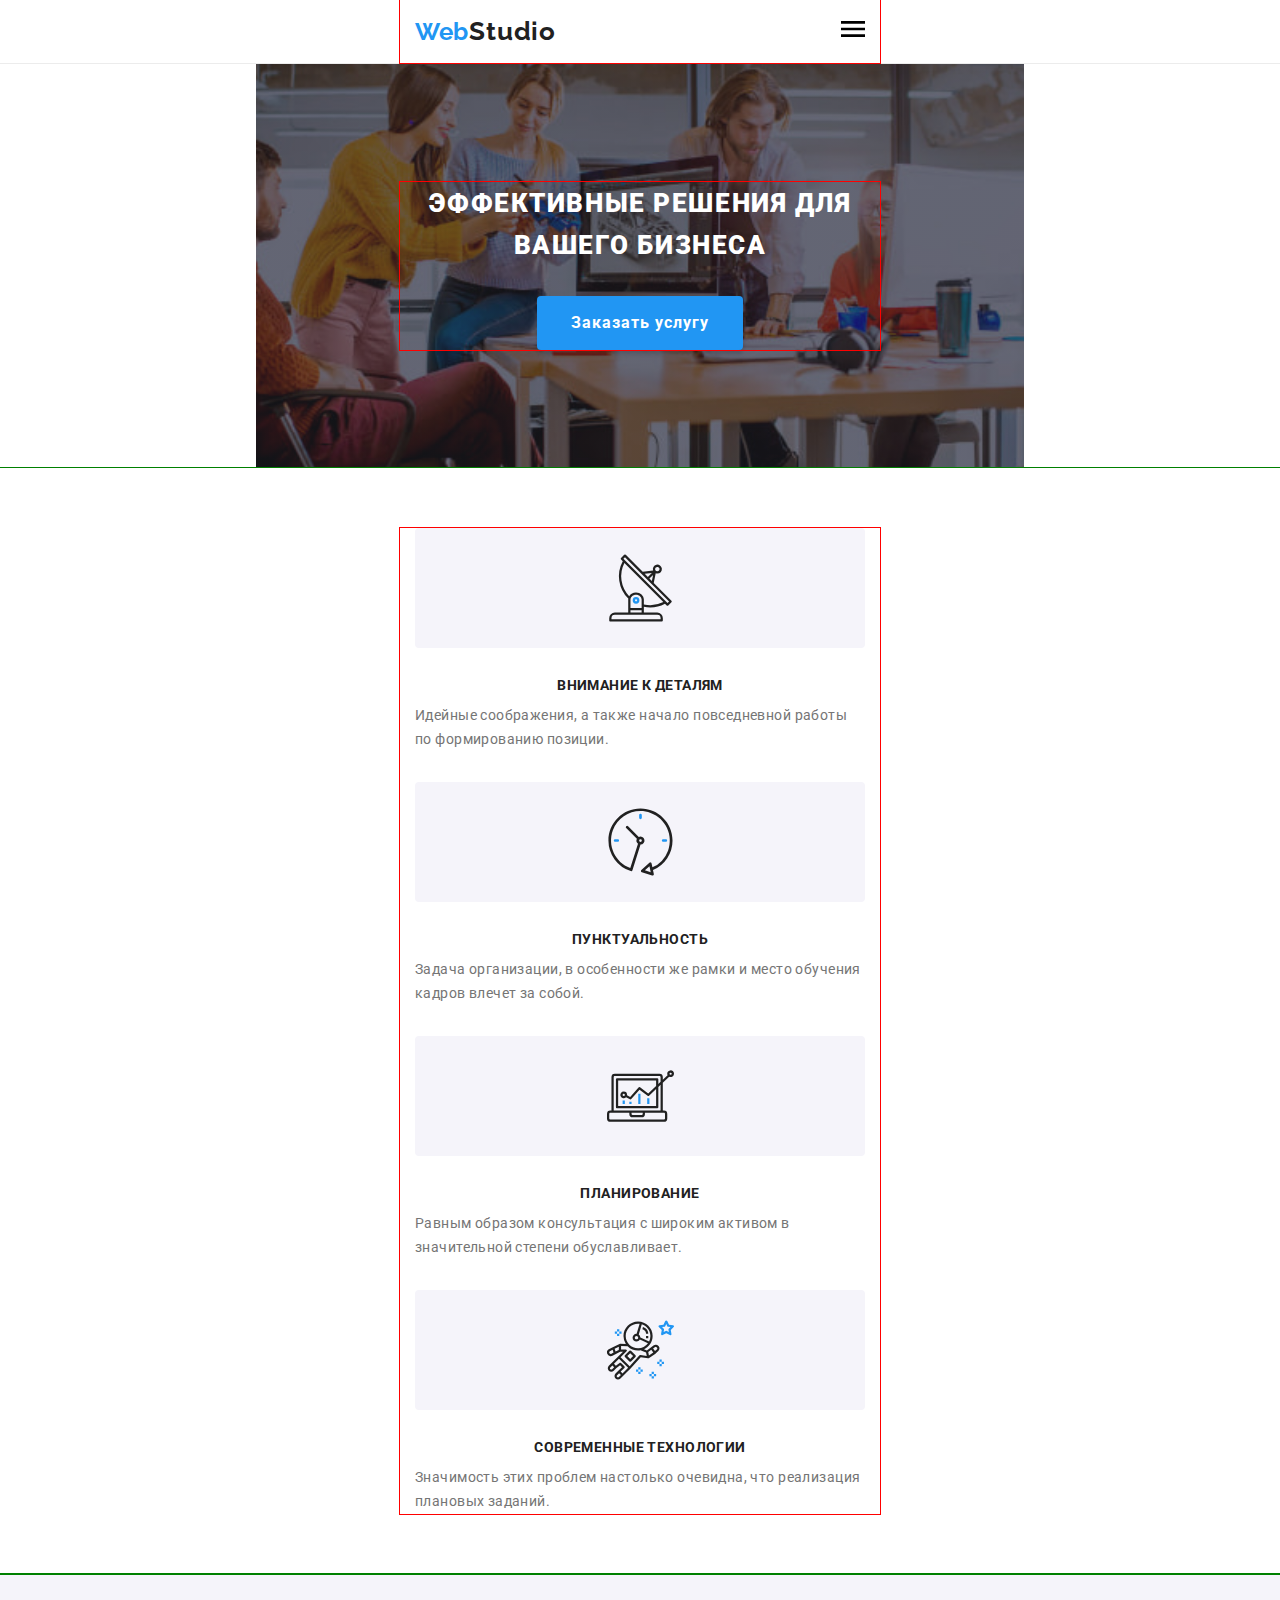
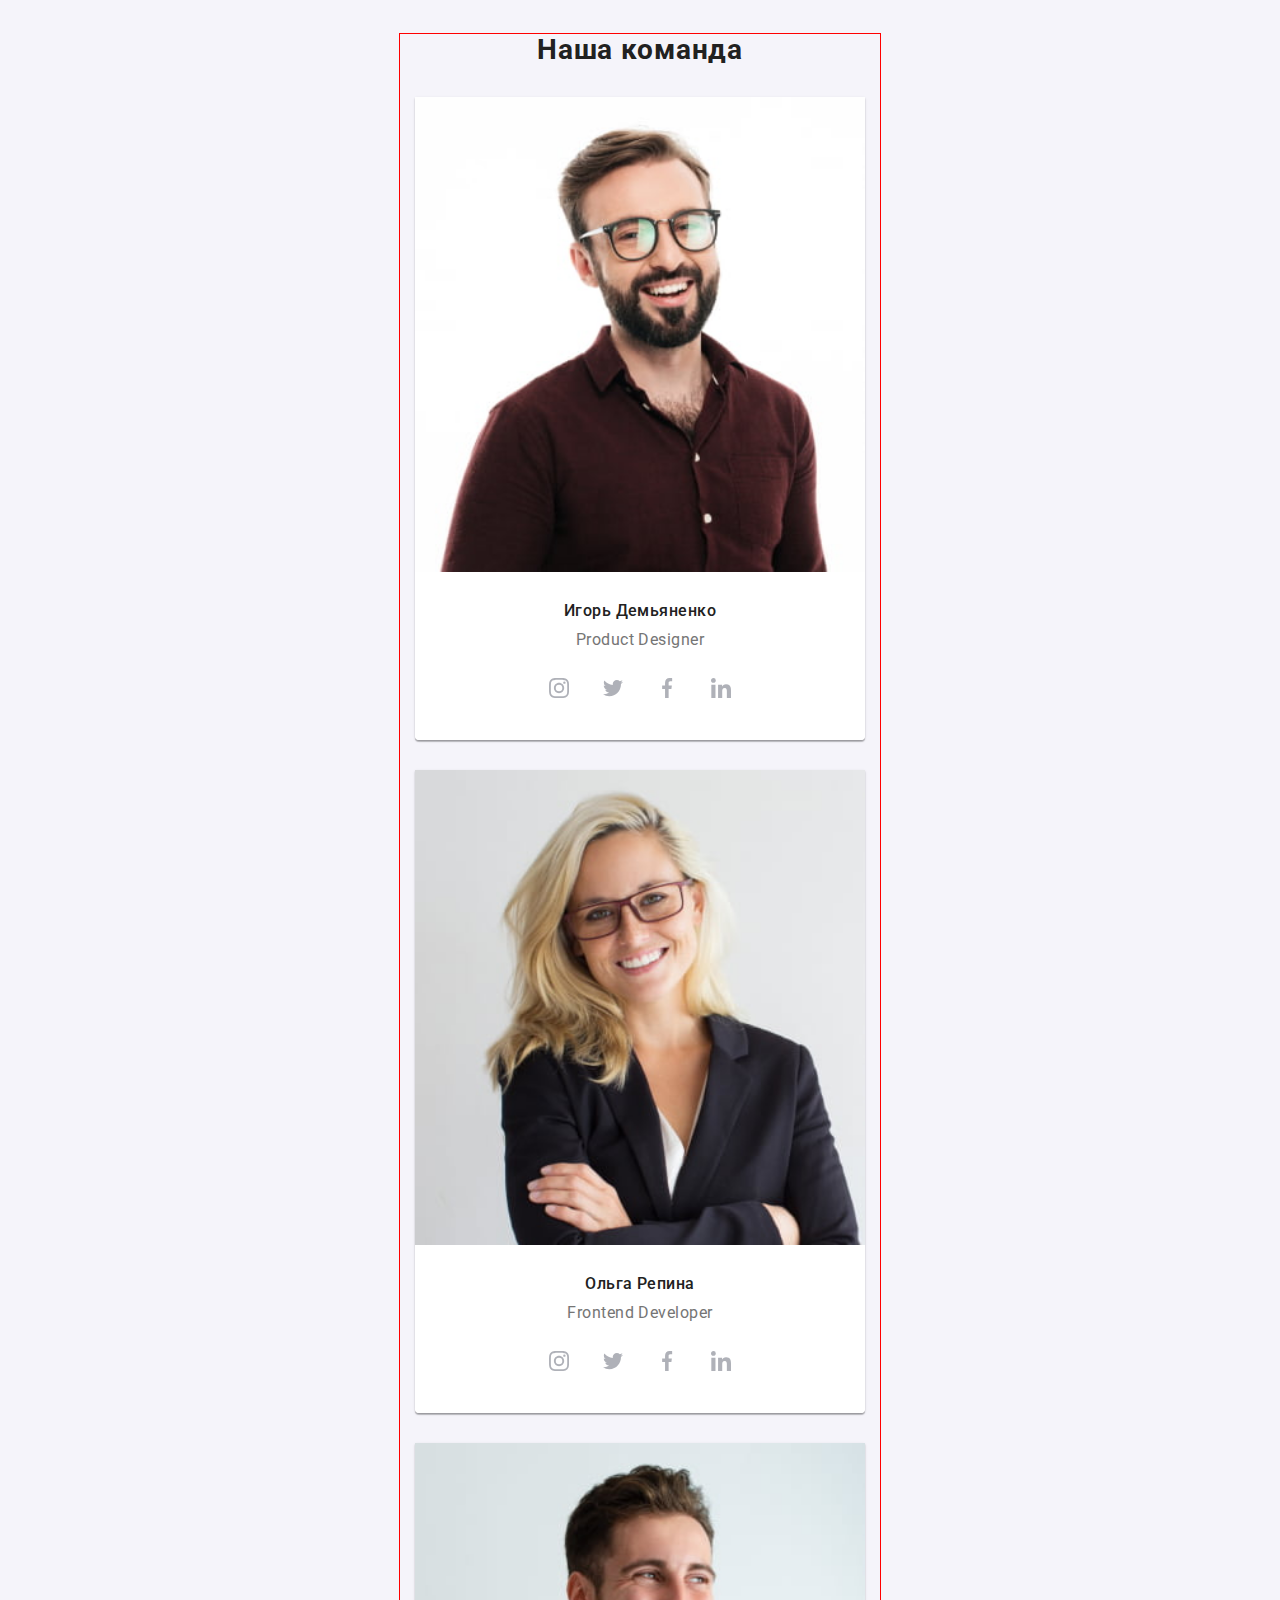
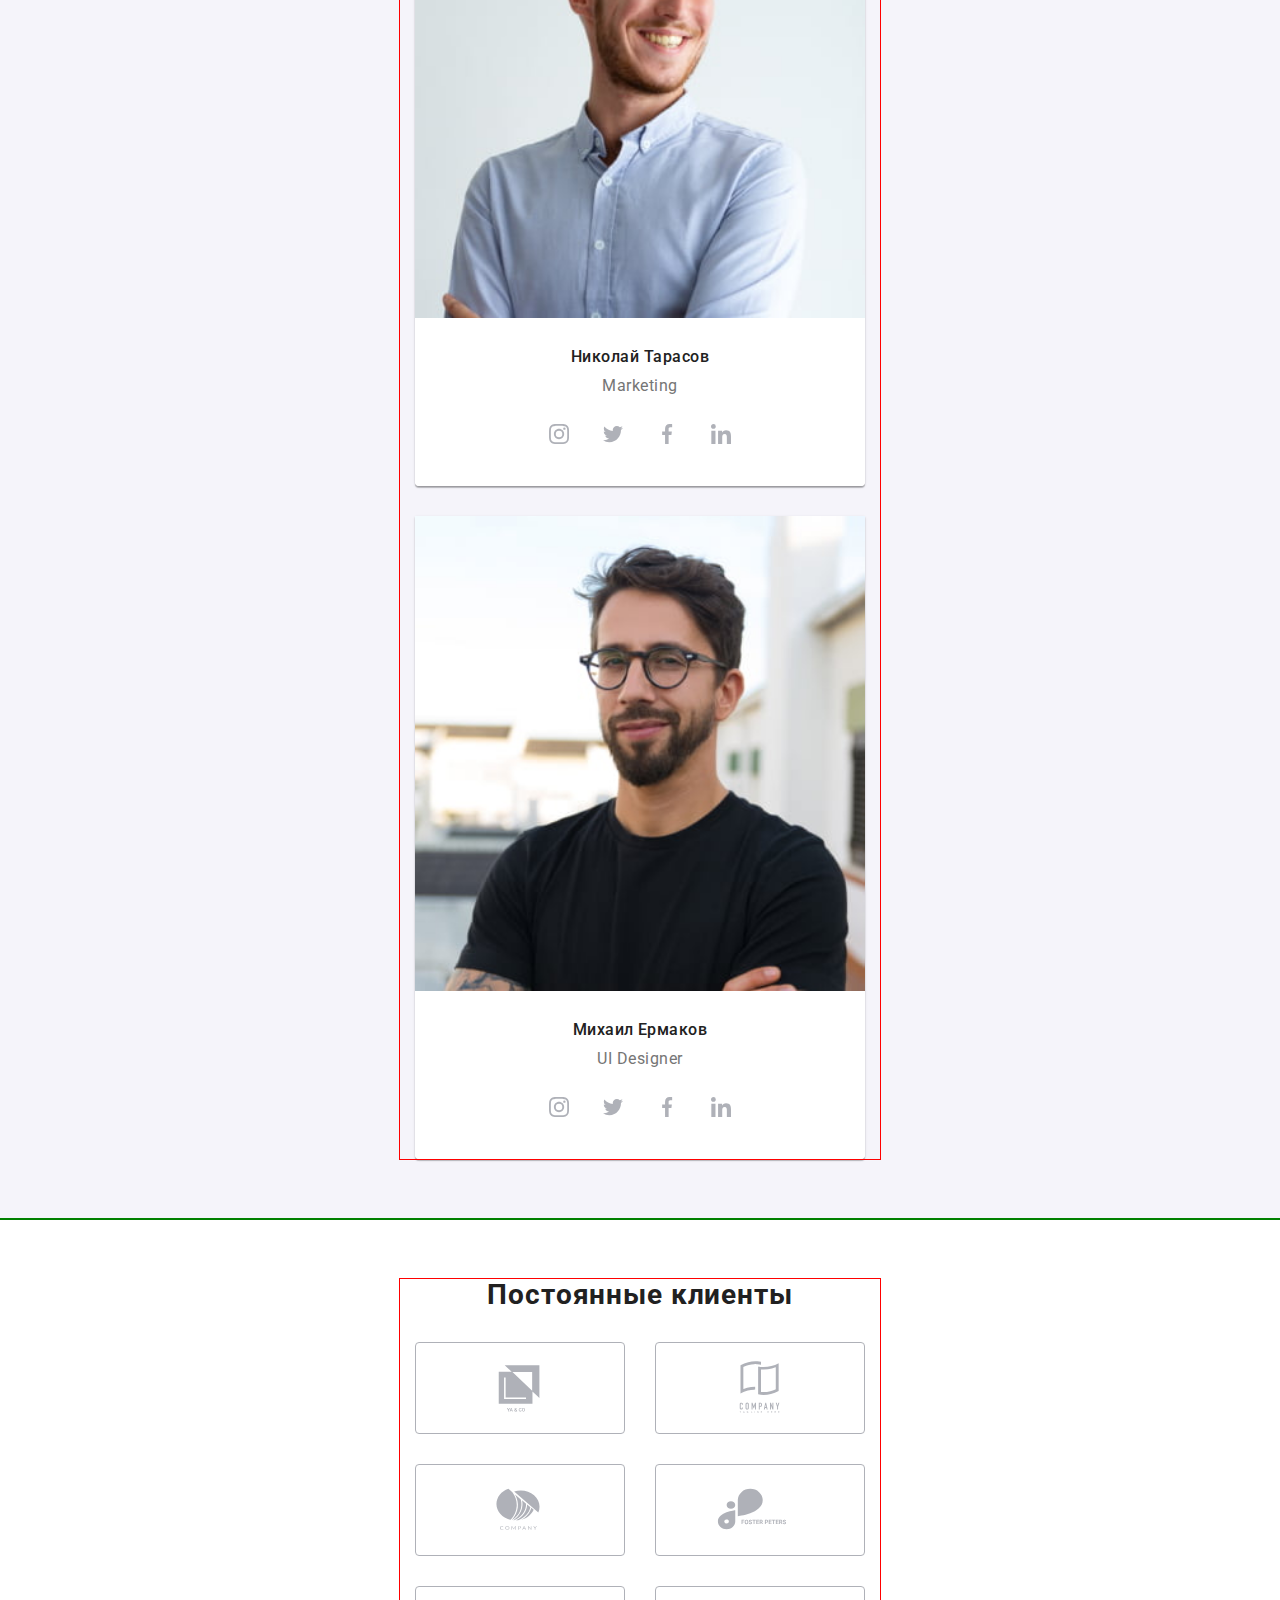
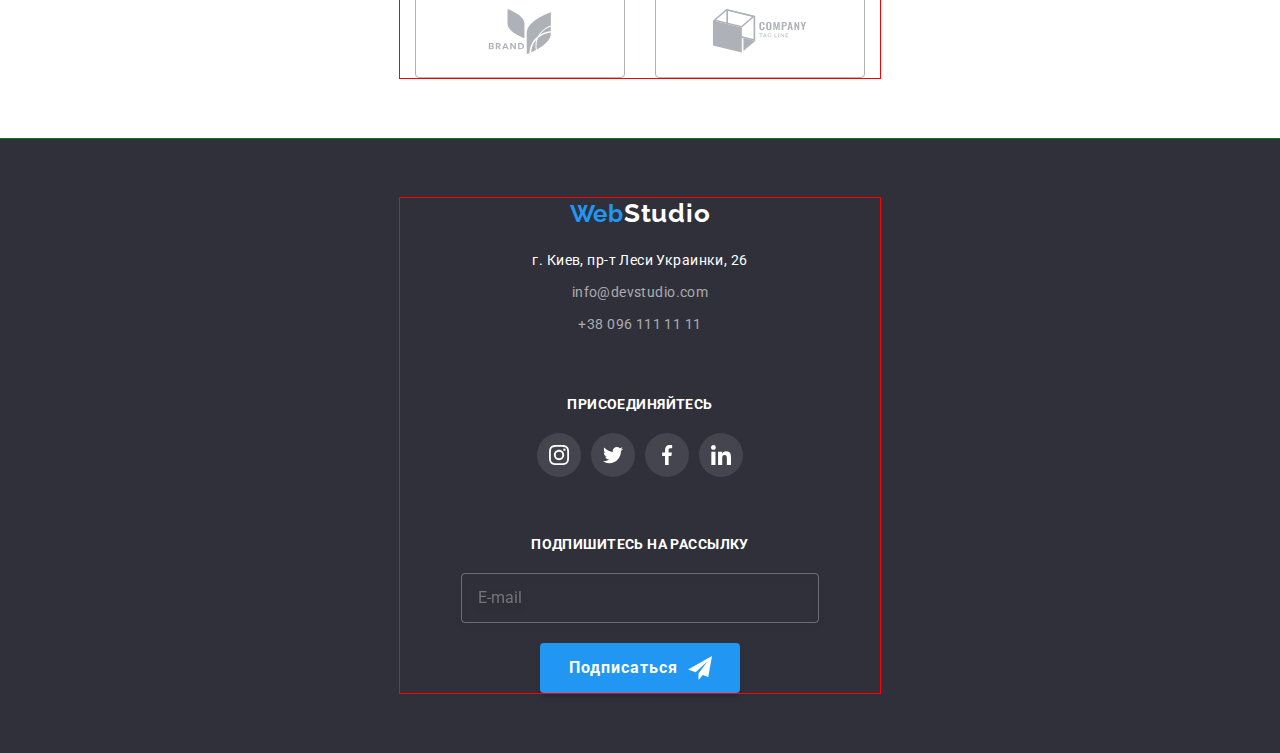
==== index.html @ 6ffc1d6a "&&&&&" ====
<!DOCTYPE html>
<html lang="ru">
<head>
    <meta charset="UTF-8">
    <meta http-equiv="X-UA-Compatible" content="IE=edge">
    <meta name="viewport" content="width=device-width, initial-scale=1.0">
    <title>Homework01</title>
    <link rel="preconnect" href="https://fonts.googleapis.com">
    <link rel="preconnect" href="https://fonts.gstatic.com" crossorigin>
    <link href="https://fonts.googleapis.com/css2?family=Raleway:wght@700&family=Roboto:wght@400;500;700;900&display=swap" rel="stylesheet">
    <link rel="stylesheet" href="https://cdnjs.cloudflare.com/ajax/libs/modern-normalize/1.1.0/modern-normalize.min.css"/>
    <link rel="stylesheet" href="./css/main.min.css">
</head>
<body>
    <header class="page-header">
        <!-- page-header__container -->
        <div class="container page-header--flex">
            <a href="index.html" class="logo">Web<span class="logo--accent logo--dark">Studio</span></a>
            <button type="button" class="menu-button" data-menu-open>
                <svg width="24" height="16">
                    <use class="menu-icon" href="./images/icons.svg#menu-icon"></use>
                </svg>
            </button>
            <div class="phone-menu is-hidden" data-menu>
                <button type="button" class="menu-button-close" data-menu-close>
                    <svg width="24" height="16">
                        <use class="close-menu-icon" href="./images/icons.svg#close-menu-icon"></use>
                    </svg>
                </button>
            </div>
            <div class="hidden-section">
                <nav class="nav-menu">
                    <ul class="nav-menu__list">
                        <li class="nav-menu__item"><a href="index.html" class="nav-menu__link nav-menu__link--current-page">Студия</a></li>
                        <li class="nav-menu__item"><a href="portfolio.html" class="nav-menu__link">Портфолио</a></li>
                        <li class="nav-menu__item"><a href="#" class="nav-menu__link">Контакты</a></li>
                    </ul>
                </nav>
                <ul class="auth-info">
                    <li class="auth-info__item">
                        <a href="mailto:info@devstudio.com" class="auth-info__link">
                            <svg class="auth-info__icon" width="16" height="12">
                                <use href="./images/icons.svg#envelope"></use>
                            </svg>
                            info@devstudio.com</a>
                    </li>
                    <li class="auth-info__item">
                        <a href="tel:+380961111111" class="auth-info__link">
                            <svg class="auth-info__icon" width="10" height="16">
                                <use href="./images/icons.svg#smartphone"></use>
                            </svg>
                            +38 096 111 11 11</a>
                    </li>
                </ul>
            </div>
        </div>
    </header>
    <main>
        <section class="hero">
            <div class="container">
                <h1 class="hero__title">Эффективные решения для вашего бизнеса</h1>
                <button type="button" class="button button--accent main-button--features" data-modal-open>Заказать услугу</button>
            </div>
            <div class="backdrop is-hidden" data-modal>
                <div class="modal">
                    <button class="close-modal-button" data-modal-close>
                        <svg class="close-modal-button__icon" width="30" height="30">
                            <use href="./images/icons.svg#close"></use>
                        </svg>
                    </button>
                    <h2 class="modal__title">Оставьте свои данные, мы вам перезвоним</h2>
                    <form autocomplete="off" class="modal-form">
                        <ul class="modal-form__list">
                            <li class="modal-form__item">
                                <label class="modal-form__label" for="name">Имя</label>
                                <div class="modal-form__input-thumb">
                                    <input class="modal-form__input" type="text" name="name" id="name">
                                    <svg class="modal-form__icon" width="18" height="18">
                                        <use href="./images/icons.svg#person-black"></use>
                                    </svg>
                                </div>
                            </li>
                            <li class="modal-form__item">
                                <label class="modal-form__label" for="tel">Телефон</label>
                                <div class="modal-form__input-thumb">
                                    <input class="modal-form__input" type="tel" name="tel" id="tel">
                                    <svg class="modal-form__icon" width="18" height="18">
                                        <use href="./images/icons.svg#phone-black"></use>
                                    </svg>
                                </div>
                            </li>
                            <li class="modal-form__item">
                                <label class="modal-form__label" for="email">Почта</label>
                                <div class="modal-form__input-thumb">
                                    <input class="modal-form__input" type="email" name="email" id="email">
                                    <svg class="modal-form__icon" width="18" height="18">
                                        <use href="./images/icons.svg#email-black"></use>
                                    </svg>
                                </div>
                            </li>
                            <li class="modal-form__item">
                                <label class="modal-form__label" for="comment">Комментарий</label>
                                <textarea class="modal-form__input modal-form__input--text-area" name="comment" id="comment" placeholder="Введите текст"></textarea>
                            </li>
                        </ul>
                        <div class="modal-form__checkbox-thumb">
                            <label class="modal-form__checkbox-label" for="privacy-policy">
                                <input class="modal-form__checkbox" type="checkbox" name="privacy-policy" id="privacy-policy">
                                <svg class="modal-form__checkbox-icon" width="16" height="15">
                                    <use  href="./images/icons.svg#icon-check"></use>
                                </svg>
                                Соглашаюсь с рассылкой и принимаю <a class="modal-form__privacy-policy-link" href="#">Условия договора</a></label>
                        </div>
                        <button class="button submit-button--features button--accent" type="submit">Отправить</button>
                    </form>
                </div>
            </div>
        </section>
        <section class="section">
            <div class="container">
                <h2 class="hiden-title">Ниши преимущества</h2>
                <ul class="benefits-list">
                    <li class="benefits-list__item">
                        <div class="benefits-list__thumb">
                            <svg class="benefits-list__icon" width="67" height="70">
                                <use href="./images/icons.svg#antenna"></use>
                            </svg>
                        </div>
                        <h3 class="benefits-list__title">Внимание к деталям</h3>
                        <p class="benefits-list__text">Идейные соображения, а также начало повседневной работы по формированию позиции.</p>
                    </li>
                    <li class="benefits-list__item">
                        <div class="benefits-list__thumb">
                            <svg class="benefits-list__icon" width="67" height="70">
                                <use href="./images/icons.svg#clock"></use>
                            </svg>
                        </div>
                        <h3 class="benefits-list__title">Пунктуальность</h3>
                        <p class="benefits-list__text">Задача организации, в особенности же рамки и место обучения кадров влечет за собой.</p>
                    </li>
                    <li class="benefits-list__item">
                        <div class="benefits-list__thumb">
                            <svg class="benefits-list__icon" width="67" height="70">
                                <use href="./images/icons.svg#diagram"></use>
                            </svg>
                        </div>
                        <h3 class="benefits-list__title">Планирование</h3>
                        <p class="benefits-list__text">Равным образом консультация с широким активом в значительной степени обуславливает.</p>
                    </li>
                    <li class="benefits-list__item">
                        <div class="benefits-list__thumb">
                            <svg class="benefits-list__icon" width="67" height="70">
                                <use href="./images/icons.svg#astronaut"></use>
                            </svg>
                        </div>
                        <h3 class="benefits-list__title">Современные технологии</h3>
                        <p class="benefits-list__text">Значимость этих проблем настолько очевидна, что реализация плановых заданий.</p>
                    </li>
                </ul>
            </div>
        </section>
        <section class="section employment hidden-section">
            <div class="container">
                <h2 class="employment__title">Чем мы занимаемся</h2>
                <ul class="employment__list">
                    <li class="employment__item">
                        <div class="employment__thumb">
                            <img src="images/img.jpg" alt="Написание кода" class="image" width="370" height="294">
                            <div class="employment-overlay">
                                <p class="employment-overlay__text">Десктопные приложения</p>
                            </div>
                        </div>
                    </li>
                    <li class="employment__item">
                        <div class="employment__thumb">
                            <img src="images/img_2.jpg" alt="Работа с мобильными устройствами" class="image" width="370" height="294">
                            <div class="employment-overlay">
                                <p class="employment-overlay__text">Мобильные приложения</p>
                            </div>
                        </div>
                    </li>
                    <li class="employment__item">
                        <div class="employment__thumb">
                            <img src="images/img_3.jpg" alt="Работа с цветовой палитрой" class="image" width="370" height="294">
                            <div class="employment-overlay">
                                <p class="employment-overlay__text">Дизайнерские решения</p>
                            </div>
                        </div>
                    </li>
                </ul>
            </div>
        </section>
        <section class="workers section">
            <div class="container">
                <h2 class="workers__title">Наша команда</h2>
                <ul class="workers__list">
                    <li class="workers__item">
                        <div class="workers__card">
                            <picture>
                                <source srcset="./images/phone/team_phone/ihor.jpg 1x, ./images/phone/team_phone/ihor_2x.jpg 2x"
                                media="(max-width: 767px)" type="image/jpg">
                                <source srcset="./images/tablet/team_tablet/ihor.jpg 1x, ./images/tablet/team_tablet/ihor_2x.jpg 2x"
                                media="(min-width: 768px)" type="image/jpg">
                                <source srcset="./images/desktop/img_igor.jpg 1x, ./images/desktop/img_ihor_2x.jpg 2x"
                                media="(min-width: 1200px)" type="image/jpg">
                                <img src="./images/phone/team_phone/ihor.jpg" alt="Превью фото Игоря Демьяненко" class="image" width="450" height="460" >
                            </picture>
                            <div class="workers__card-bottom">
                                <h3 class="workers__name">Игорь Демьяненко</h3>
                                <p class="workers__position">Product Designer</p>
                                <ul class="workers-soc-thumb">
                                    <li class="workers-soc-thumb__item">
                                        <a href="#" class="workers-soc-thumb__link">
                                            <svg class="workers-soc-thumb__icon" width="20" height="20">
                                                <use href="./images/icons.svg#instagram"></use>
                                            </svg>
                                        </a>
                                    </li>
                                    <li class="workers-soc-thumb__item">
                                        <a href="#" class="workers-soc-thumb__link">
                                            <svg class="workers-soc-thumb__icon" width="20" height="20">
                                                <use href="./images/icons.svg#twitter"></use>
                                            </svg>
                                        </a>
                                    </li>
                                    <li class="workers-soc-thumb__item">
                                        <a href="#" class="workers-soc-thumb__link">
                                            <svg class="workers-soc-thumb__icon" width="20" height="20">
                                                <use href="./images/icons.svg#facebook"></use>
                                            </svg>
                                        </a>
                                    </li>
                                    <li class="workers-soc-thumb__item">
                                        <a href="#" class="workers-soc-thumb__link">
                                            <svg class="workers-soc-thumb__icon" width="20" height="20">
                                                <use href="./images/icons.svg#linkedin"></use>
                                            </svg>
                                        </a>
                                    </li>
                                </ul>
                            </div>
                        </div>
                    </li>
                    <li class="workers__item">
                        <div class="workers__card">
                            <picture>
                                <source srcset="./images/phone/team_phone/olga.jpg 1x, ./images/phone/team_phone/olga_2x.jpg 2x"
                                media="(max-width: 767px)" type="image/jpg">
                                <source srcset="./images/tablet/team_tablet/olga.jpg 1x, ./images/tablet/team_tablet/olga_2x.jpg 2x"
                                media="(min-width: 768px)" type="image/jpg">
                                <source srcset="./images/desktop/img_olga.jpg 1x, ./images/desktop/img_olga_2x.jpg 2x"
                                media="(min-width: 1200px)" type="image/jpg">
                                <img src="./images/phone/team_phone/olga.jpg" alt="Превью фото Ольги Репиной" class="image" width="450" height="460">
                            </picture>
                            <div class="workers__card-bottom">
                                <h3 class="workers__name">Ольга Репина</h3>
                                <p class="workers__position">Frontend Developer</p>
                                <ul class="workers-soc-thumb">
                                    <li class="workers-soc-thumb__item">
                                        <a href="#" class="workers-soc-thumb__link">
                                            <svg class="workers-soc-thumb__icon" width="20" height="20">
                                                <use href="./images/icons.svg#instagram"></use>
                                            </svg>
                                        </a>
                                    </li>
                                    <li class="workers-soc-thumb__item">
                                        <a href="#" class="workers-soc-thumb__link">
                                            <svg class="workers-soc-thumb__icon" width="20" height="20">
                                                <use href="./images/icons.svg#twitter"></use>
                                            </svg>
                                        </a>
                                    </li>
                                    <li class="workers-soc-thumb__item">
                                        <a href="#" class="workers-soc-thumb__link">
                                            <svg class="workers-soc-thumb__icon" width="20" height="20">
                                                <use href="./images/icons.svg#facebook"></use>
                                            </svg>
                                        </a>
                                    </li>
                                    <li class="workers-soc-thumb__item">
                                        <a href="#" class="workers-soc-thumb__link">
                                            <svg class="workers-soc-thumb__icon" width="20" height="20">
                                                <use href="./images/icons.svg#linkedin"></use>
                                            </svg>
                                        </a>
                                    </li>
                                </ul>
                            </div>
                        </div>
                    </li>
                    <li class="workers__item">
                        <div class="workers__card">
                            <picture>
                                <source srcset="./images/phone/team_phone/nikolay.jpg 1x, ./images/phone/team_phone/nikolay_2x.jpg 2x"
                                media="(max-width: 767px)" type="image/jpg">
                                <source srcset="./images/tablet/team_tablet/nikolay.jpg 1x, ./images/tablet/team_tablet/nikolay_2x.jpg 2x"
                                media="(min-width: 768px)" type="image/jpg">
                                <source srcset="./images/desktop/img_nikolay.jpg 1x, ./images/desktop/img_nikolay_2x.jpg 2x"
                                media="(min-width: 1200px)" type="image/jpg">
                                <img src="./images/phone/team_phone/nikolay.jpg" alt="Превью фото Николая Тарасова" class="image" width="450" height="460">
                            </picture>

                            <div class="workers__card-bottom">
                                <h3 class="workers__name">Николай Тарасов</h3>
                                <p class="workers__position">Marketing</p>
                                <ul class="workers-soc-thumb">
                                    <li class="workers-soc-thumb__item">
                                        <a href="#" class="workers-soc-thumb__link">
                                            <svg class="workers-soc-thumb__icon" width="20" height="20">
                                                <use href="./images/icons.svg#instagram"></use>
                                            </svg>
                                        </a>
                                    </li>
                                    <li class="workers-soc-thumb__item">
                                        <a href="#" class="workers-soc-thumb__link">
                                            <svg class="workers-soc-thumb__icon" width="20" height="20">
                                                <use href="./images/icons.svg#twitter"></use>
                                            </svg>
                                        </a>
                                    </li>
                                    <li class="workers-soc-thumb__item">
                                        <a href="#" class="workers-soc-thumb__link">
                                            <svg class="workers-soc-thumb__icon" width="20" height="20">
                                                <use href="./images/icons.svg#facebook"></use>
                                            </svg>
                                        </a>
                                    </li>
                                    <li class="workers-soc-thumb__item">
                                        <a href="#" class="workers-soc-thumb__link">
                                            <svg class="workers-soc-thumb__icon" width="20" height="20">
                                                <use href="./images/icons.svg#linkedin"></use>
                                            </svg>
                                        </a>
                                    </li>
                                </ul>
                            </div>
                        </div>
                    </li>
                    <li class="workers__item">
                        <div class="workers__card">
                            <picture>
                                <source srcset="./images/phone/team_phone/mikhail.jpg 1x, ./images/phone/team_phone/mikhail_2x.jpg 2x"
                                media="(max-width: 767px)" type="image/jpg">
                                <source srcset="./images/tablet/team_tablet/mikhail.jpg 1x, ./images/tablet/team_tablet/mikhail_2x.jpg 2x"
                                media="(min-width: 768px)" type="image/jpg">
                                <source srcset="./images/desktop/img_mikhail.jpg 1x, ./images/desktop/img_mikhail_2x.jpg 2x"
                                media="(min-width: 1200px)" type="image/jpg">
                                <img src="./images/phone/team_phone/mikhail.jpg" alt="Превью фото Михаила Ермакова" class="image" width="450" height="460">
                            </picture>
                            <div class="workers__card-bottom">
                                <h3 class="workers__name">Михаил Ермаков</h3>
                                <p class="workers__position">UI Designer</p>
                                <ul class="workers-soc-thumb">
                                    <li class="workers-soc-thumb__item">
                                        <a href="#" class="workers-soc-thumb__link">
                                            <svg class="workers-soc-thumb__icon" width="20" height="20">
                                                <use href="./images/icons.svg#instagram"></use>
                                            </svg>
                                        </a>
                                    </li>
                                    <li class="workers-soc-thumb__item">
                                        <a href="#" class="workers-soc-thumb__link">
                                            <svg class="workers-soc-thumb__icon" width="20" height="20">
                                                <use href="./images/icons.svg#twitter"></use>
                                            </svg>
                                        </a>
                                    </li>
                                    <li class="workers-soc-thumb__item">
                                        <a href="#" class="workers-soc-thumb__link">
                                            <svg class="workers-soc-thumb__icon" width="20" height="20">
                                                <use href="./images/icons.svg#facebook"></use>
                                            </svg>
                                        </a>
                                    </li>
                                    <li class="workers-soc-thumb__item">
                                        <a href="#" class="workers-soc-thumb__link">
                                            <svg class="workers-soc-thumb__icon" width="20" height="20">
                                                <use href="./images/icons.svg#linkedin"></use>
                                            </svg>
                                        </a>
                                    </li>
                                </ul>
                            </div>
                        </div>
                    </li>
                </ul>
            </div>
        </section>
        <section class="section regular-customers">
            <div class="container">
                <h2 class="regular-customers__title">Постоянные клиенты</h2>
                <ul class="regular-customers__list">
                    <li class="regular-customers__item">
                        <a href="#" class="regular-customers__link">
                            <svg class="regular-customers__icon" width="106" height="60">
                                <use href="./images/icons.svg#ya-co"></use>
                            </svg>
                        </a>
                    </li>
                    <li class="regular-customers__item">
                        <a href="#" class="regular-customers__link">
                            <svg class="regular-customers__icon" width="106" height="60">
                                <use href="./images/icons.svg#tagline"></use>
                            </svg>
                        </a>
                    </li>
                    <li class="regular-customers__item">
                        <a href="#" class="regular-customers__link">
                            <svg class="regular-customers__icon" width="106" height="60">
                                <use href="./images/icons.svg#company"></use>
                            </svg>
                        </a>
                    </li>
                    <li class="regular-customers__item">
                        <a href="#" class="regular-customers__link">
                            <svg class="regular-customers__icon" width="106" height="60">
                                <use href="./images/icons.svg#foster-peters"></use>
                            </svg>
                        </a>
                    </li>
                    <li class="regular-customers__item">
                        <a href="#" class="regular-customers__link">
                            <svg class="regular-customers__icon" width="106" height="60">
                                <use href="./images/icons.svg#brand"></use>
                            </svg>
                        </a>
                    </li>
                    <li class="regular-customers__item">
                        <a href="#" class="regular-customers__link">
                            <svg class="regular-customers__icon" width="106" height="60">
                                <use href="./images/icons.svg#tag-line-comp"></use>
                            </svg>
                        </a>
                    </li>
                </ul>
            </div>
        </section>
    </main>
    <footer class="page-footer">
        <div class="container page-footer--flex">
            <div class="page-footer__item">
                <a href="index.html" class="logo footer-logo">Web<span class="logo--accent logo--light">Studio</span></a>
                <address class="footer-address">
                    <ul class="footer-address__list">
                        <li class="footer-address__item"><a href="https://goo.gl/maps/V45hp1VakKUv8cuSA" class="footer-address__link footer-address__link--geo">г. Киев, пр-т Леси Украинки, 26</a></li>
                        <li class="footer-address__item"><a href="mailto:info@devstudio.com" class="footer-address__link footer-address__link--mail">info@devstudio.com</a></li>
                        <li class="footer-address__item"><a href="tel:+380961111111" class="footer-address__link footer-address__link--tel">+38 096 111 11 11</a></li>
                    </ul>
                </address>
            </div>
            <div class="page-footer__item">
                <h3 class="page-footer__title">присоединяйтесь</h3>
                <ul class="footer-soc-thumb">
                    <li class="footer-soc-thumb__item">
                        <a href="#" class="footer-soc-thumb__link footer-soc-thumb__link--bg-color">
                            <svg class="soc-med-icon footer-icon" width="20" height="20">
                                <use href="./images/icons.svg#instagram"></use>
                            </svg>
                        </a>
                    </li>
                    <li class="footer-soc-thumb__item">
                        <a href="#" class="footer-soc-thumb__link footer-soc-thumb__link--bg-color">
                            <svg class="soc-med-icon footer-icon" width="20" height="20">
                                <use href="./images/icons.svg#twitter"></use>
                            </svg>
                        </a>
                    </li>
                    <li class="footer-soc-thumb__item">
                        <a href="#" class="footer-soc-thumb__link footer-soc-thumb__link--bg-color">
                            <svg class="soc-med-icon footer-icon" width="20" height="20">
                                <use href="./images/icons.svg#facebook"></use>
                            </svg>
                        </a>
                    </li>
                    <li class="footer-soc-thumb__item">
                        <a href="#" class="footer-soc-thumb__link footer-soc-thumb__link--bg-color">
                            <svg class="soc-med-icon footer-icon" width="20" height="20">
                                <use href="./images/icons.svg#linkedin"></use>
                            </svg>
                        </a>
                    </li>
                </ul>
            </div>
            <div class="page-footer__item">
                <h3 class="page-footer__title">Подпишитесь на рассылку</h3>
                <form class="footer-form">
                    <input class="footer-form__input" type="email" name="user-email" placeholder="E-mail">
                    <button class="apply-button--features button--accent button" type="submit">Подписаться
                        <svg class="footer-form__icon" width="24" height="24">
                            <use href="./images/icons.svg#icon-send"></use>
                        </svg>
                    </button>
                </form>
            </div>
        </div>
    </footer>
    <script src="./js/modal.js"></script>
    <script src="./js/menu-open.js"></script>
</body>
</html>
---- css/main.min.css ----
body{color:#757575;background-color:#fff;font-family:"Roboto",sans-serif}h1,h2,h3,ul,p{margin-top:0;margin-bottom:0}ul{padding-left:0}img{display:block;max-width:100%;height:auto}.nav-menu__list,.auth-info,.benefits-list,.employment__list,.workers__list,.footer-address__list,.filter-list,.projects-list,.regular-customers__list,.workers-soc-thumb,.footer-soc-thumb,.modal-form__list{list-style-type:none}.hiden-title{position:absolute;width:1px;height:1px;margin:-1px;border:0;padding:0;white-space:nowrap;-webkit-clip-path:inset(100%);clip-path:inset(100%);clip:rect(0 0 0 0);overflow:hidden}.container{max-width:480px;margin-right:auto;margin-left:auto;padding:0 15px;outline:red solid 1px}.section{padding-top:60px;padding-bottom:60px;outline:green solid 1px}.button{font-weight:700;font-size:16px;line-height:1.88;text-align:center;letter-spacing:0.06em;border-radius:4px;cursor:pointer}.main-button--features{padding:10px 32px;-webkit-box-shadow:0px 4px 4px rgba(0,0,0,0.15);box-shadow:0px 4px 4px rgba(0,0,0,0.15);border-color:transparent}.button--accent{color:#fff;background-color:#2196F3}.menu-button,.menu-button-close{padding:0;border:none;background-color:transparent;cursor:pointer}.button--filter{color:#212121;background-color:#F5F4FA;-webkit-transition:color 250ms cubic-bezier(0.4, 0, 0.2, 1),background-color 250ms cubic-bezier(0.4, 0, 0.2, 1),-webkit-box-shadow 250ms cubic-bezier(0.4, 0, 0.2, 1);transition:color 250ms cubic-bezier(0.4, 0, 0.2, 1),background-color 250ms cubic-bezier(0.4, 0, 0.2, 1),-webkit-box-shadow 250ms cubic-bezier(0.4, 0, 0.2, 1);transition:color 250ms cubic-bezier(0.4, 0, 0.2, 1),background-color 250ms cubic-bezier(0.4, 0, 0.2, 1),box-shadow 250ms cubic-bezier(0.4, 0, 0.2, 1);transition:color 250ms cubic-bezier(0.4, 0, 0.2, 1),background-color 250ms cubic-bezier(0.4, 0, 0.2, 1),box-shadow 250ms cubic-bezier(0.4, 0, 0.2, 1),-webkit-box-shadow 250ms cubic-bezier(0.4, 0, 0.2, 1)}.button--filter:hover,.button--filter:focus{color:#fff;background-color:#2196F3;-webkit-box-shadow:0px 3px 1px rgba(0,0,0,0.1),0px 1px 2px rgba(0,0,0,0.08),0px 2px 2px rgba(0,0,0,0.12);box-shadow:0px 3px 1px rgba(0,0,0,0.1),0px 1px 2px rgba(0,0,0,0.08),0px 2px 2px rgba(0,0,0,0.12)}.filter-button--features{font-weight:500;line-height:1.6;padding:6px 22px;border-color:transparent}.submit-button--features{padding:10px 55px 10px 56px;margin-top:30px;-webkit-box-shadow:0px 4px 4px rgba(0,0,0,0.15);box-shadow:0px 4px 4px rgba(0,0,0,0.15);border:none}.apply-button--features{display:-webkit-box;display:-ms-flexbox;display:flex;-webkit-box-align:center;-ms-flex-align:center;align-items:center;padding:10px 28px 10px 29px;margin:20px auto auto auto;-webkit-box-shadow:0px 4px 4px rgba(0,0,0,0.15);box-shadow:0px 4px 4px rgba(0,0,0,0.15);border:none}.hidden-section{display:none}.page-header{border-bottom:1px solid #ECECEC}.page-header--flex{display:-webkit-box;display:-ms-flexbox;display:flex;position:relative;-webkit-box-align:center;-ms-flex-align:center;align-items:center;-webkit-box-pack:justify;-ms-flex-pack:justify;justify-content:space-between;padding-top:16px;padding-bottom:16px}.menu-button .close-menu-icon{display:none}.logo{color:#2196F3;font-family:"Raleway",sans-serif;font-weight:700;font-size:24px;line-height:1.16;letter-spacing:0.03em;text-decoration:none}.logo--accent{font-family:"Raleway",sans-serif;font-weight:700;font-size:26px;line-height:1.2;letter-spacing:0.03em}.logo--accent.logo--dark{color:#212121}.hero__title{color:#fff;margin:0 auto 30px;max-width:696px;font-weight:900;font-size:26px;line-height:1.62;text-align:center;letter-spacing:0.06em;text-transform:uppercase}.hero{background-color:#2F303A;background-image:-webkit-gradient(linear, left top, right top, from(rgba(47,48,58,0.4)), to(rgba(47,48,58,0.4))),url(../../images/phone/hero_phone/hero.jpg);background-image:linear-gradient(to right, rgba(47,48,58,0.4), rgba(47,48,58,0.4)),url(../../images/phone/hero_phone/hero.jpg);background-size:cover;background-position:center;background-repeat:no-repeat;text-align:center;padding-top:118px;padding-bottom:118px;margin-left:auto;margin-right:auto;max-width:768px}.phone-menu{width:100vw;height:100vh;background-color:red;position:fixed;top:0;left:0}.phone-menu.is-hidden{display:none}.menu-button-close{position:absolute}.backdrop{position:fixed;top:0;left:0;z-index:99;width:100%;height:100%;background-color:rgba(0,0,0,0.2);opacity:1;-webkit-transition:opacity 250ms cubic-bezier(0.4, 0, 0.2, 1);transition:opacity 250ms cubic-bezier(0.4, 0, 0.2, 1)}.backdrop.is-hidden{opacity:0;pointer-events:none}.backdrop.is-hidden .modal{-webkit-transform:translate(-50%, -50%) scale(0.8);transform:translate(-50%, -50%) scale(0.8)}.modal{position:absolute;top:50%;left:50%;-webkit-transform:translate(-50%, -50%) scale(1);transform:translate(-50%, -50%) scale(1);max-width:450px;width:100%;max-height:609px;padding:40px;background:#fff;-webkit-box-shadow:0px 1px 3px rgba(0,0,0,0.12),0px 1px 1px rgba(0,0,0,0.14),0px 2px 1px rgba(0,0,0,0.2);box-shadow:0px 1px 3px rgba(0,0,0,0.12),0px 1px 1px rgba(0,0,0,0.14),0px 2px 1px rgba(0,0,0,0.2);border-radius:4px;-webkit-transition:-webkit-transform 250ms cubic-bezier(0.4, 0, 0.2, 1);transition:-webkit-transform 250ms cubic-bezier(0.4, 0, 0.2, 1);transition:transform 250ms cubic-bezier(0.4, 0, 0.2, 1);transition:transform 250ms cubic-bezier(0.4, 0, 0.2, 1), -webkit-transform 250ms cubic-bezier(0.4, 0, 0.2, 1)}.close-modal-button{position:absolute;top:8px;right:8px;padding:0;border:none;font:inherit;color:inherit;background-color:transparent;cursor:pointer}.close-modal-button:hover .close-modal-button__icon,.close-modal-button:focus .close-modal-button__icon{fill:#2196F3}.close-modal-button__icon{-webkit-transition:fill 250ms cubic-bezier(0.4, 0, 0.2, 1);transition:fill 250ms cubic-bezier(0.4, 0, 0.2, 1)}.modal__title{margin-bottom:12px;font-size:20px;line-height:1.15;text-align:center;letter-spacing:0.03em;color:#212121}.modal-form__item{display:-webkit-box;display:-ms-flexbox;display:flex;-webkit-box-orient:vertical;-webkit-box-direction:normal;-ms-flex-direction:column;flex-direction:column;-webkit-box-align:start;-ms-flex-align:start;align-items:flex-start}.modal-form__item:not(:last-child){margin-bottom:10px}.modal-form__input-thumb{position:relative;width:100%}.modal-form__list{margin-bottom:20px}.modal-form__label{margin-bottom:4px;font-size:12px;line-height:1.16;letter-spacing:0.01em;color:#757575}.modal-form__input{width:100%;height:40px;padding-left:42px;border:1px solid rgba(33,33,33,0.2);border-radius:4px;-webkit-transition:outline 250ms cubic-bezier(0.4, 0, 0.2, 1);transition:outline 250ms cubic-bezier(0.4, 0, 0.2, 1)}.modal-form__input:focus{outline:1px solid #2196F3}.modal-form__input:focus-within+.modal-form__icon{fill:#2196F3}.modal-form__input--text-area{height:120px;resize:none;padding:12px 16px;font-size:12px;line-height:1.16;letter-spacing:0.01em}.modal-form__input--text-area::-webkit-input-placeholder{color:rgba(117,117,117,0.5)}.modal-form__input--text-area:-ms-input-placeholder{color:rgba(117,117,117,0.5)}.modal-form__input--text-area::-ms-input-placeholder{color:rgba(117,117,117,0.5)}.modal-form__input--text-area::placeholder{color:rgba(117,117,117,0.5)}.modal-form__icon{position:absolute;top:50%;left:12px;-webkit-transform:translateY(-50%);transform:translateY(-50%);-webkit-transition:fill 250ms cubic-bezier(0.4, 0, 0.2, 1);transition:fill 250ms cubic-bezier(0.4, 0, 0.2, 1)}.privacy-policy-thumb{display:-webkit-box;display:-ms-flexbox;display:flex;-webkit-box-align:center;-ms-flex-align:center;align-items:center}.modal-form__checkbox-thumb{display:-webkit-box;display:-ms-flexbox;display:flex;-webkit-box-orient:horizontal;-webkit-box-direction:normal;-ms-flex-direction:row;flex-direction:row;-webkit-box-align:center;-ms-flex-align:center;align-items:center;-webkit-box-pack:center;-ms-flex-pack:center;justify-content:center}.modal-form__checkbox{position:absolute;-webkit-appearance:none;-moz-appearance:none;appearance:none}.modal-form__checkbox:not(:checked)+.modal-form__checkbox-icon{fill:transparent;border:2px solid #212121;border-radius:2px}.modal-form__checkbox:checked+.modal-form__checkbox-icon{fill:#2196F3}.modal-form__checkbox-icon{margin-right:8px}.modal-form__checkbox-label{display:-webkit-box;display:-ms-flexbox;display:flex;-webkit-box-align:center;-ms-flex-align:center;align-items:center;font-size:12px;line-height:1.16;letter-spacing:0.03em;color:#757575}.modal-form__privacy-policy-link{color:#2196F3}.benefits-list__title{color:#212121;margin-bottom:10px;font-weight:700;font-size:14px;line-height:1.14;letter-spacing:0.03em;text-align:center;text-transform:uppercase}.benefits-list__text{color:#757575;font-size:14px;line-height:1.71;letter-spacing:0.03em}.benefits-list__item{max-width:450px}.benefits-list__item:not(:last-child){margin-bottom:30px}.benefits-list__thumb{display:-webkit-box;display:-ms-flexbox;display:flex;-webkit-box-align:center;-ms-flex-align:center;align-items:center;-webkit-box-pack:center;-ms-flex-pack:center;justify-content:center;width:100%;background-color:#F5F4FA;border-radius:4px;padding-top:25px;padding-bottom:25px;margin-bottom:30px}.workers{background-color:#F5F4FA}.workers__title{color:#212121;margin-bottom:30px;font-weight:700;font-size:28px;line-height:1.17;text-align:center;letter-spacing:0.03em}.workers__name{color:#212121;margin-bottom:10px;text-align:center;font-weight:500;font-size:16px;line-height:1.18;letter-spacing:0.03em}.workers__position{color:#757575;text-align:center;font-size:16px;line-height:1.18;letter-spacing:0.03em}.workers__item:not(:last-child){margin-bottom:30px}.workers__card{-webkit-box-shadow:0px 1px 3px rgba(0,0,0,0.12),0px 1px 1px rgba(0,0,0,0.14),0px 2px 1px rgba(0,0,0,0.2);box-shadow:0px 1px 3px rgba(0,0,0,0.12),0px 1px 1px rgba(0,0,0,0.14),0px 2px 1px rgba(0,0,0,0.2);border-radius:0px 0px 4px 4px}.workers__card-bottom{background-color:#fff;padding:30px 0;border-radius:0px 0px 4px 4px}.workers-soc-thumb{display:-webkit-box;display:-ms-flexbox;display:flex;-webkit-box-pack:center;-ms-flex-pack:center;justify-content:center;margin-top:16px}.workers-soc-thumb__item:not(:first-child){margin-left:10px}.workers-soc-thumb__link{display:-webkit-box;display:-ms-flexbox;display:flex;-webkit-box-align:center;-ms-flex-align:center;align-items:center;-webkit-box-pack:center;-ms-flex-pack:center;justify-content:center;width:44px;height:44px;border-radius:50%;-webkit-transition:background-color 250ms cubic-bezier(0.4, 0, 0.2, 1);transition:background-color 250ms cubic-bezier(0.4, 0, 0.2, 1)}.workers-soc-thumb__link:hover,.workers-soc-thumb__link:focus{background-color:#2196F3}.workers-soc-thumb__link:hover .workers-soc-thumb__icon,.workers-soc-thumb__link:focus .workers-soc-thumb__icon{fill:#fff}.workers-soc-thumb__icon{fill:#AFB1B8;-webkit-transition:fill 250ms cubic-bezier(0.4, 0, 0.2, 1);transition:fill 250ms cubic-bezier(0.4, 0, 0.2, 1)}.regular-customers__list{display:-webkit-box;display:-ms-flexbox;display:flex;-webkit-box-align:center;-ms-flex-align:center;align-items:center;-webkit-box-pack:center;-ms-flex-pack:center;justify-content:center;-ms-flex-wrap:wrap;flex-wrap:wrap}.regular-customers__title{color:#212121;margin-bottom:30px;font-weight:700;font-size:28px;line-height:1.17;text-align:center;letter-spacing:0.03em}.regular-customers__item{-ms-flex-preferred-size:calc((100% - 30px) / 2);flex-basis:calc((100% - 30px) / 2);height:92px}.regular-customers__item:nth-child(2n){margin-left:30px}.regular-customers__item:not(:nth-last-child(-n+2)){margin-bottom:30px}.regular-customers__link{display:-webkit-box;display:-ms-flexbox;display:flex;-webkit-box-align:center;-ms-flex-align:center;align-items:center;-webkit-box-pack:center;-ms-flex-pack:center;justify-content:center;width:100%;height:100%;border:1px solid #AFB1B8;border-radius:4px;-webkit-transition:border-color 250ms cubic-bezier(0.4, 0, 0.2, 1);transition:border-color 250ms cubic-bezier(0.4, 0, 0.2, 1)}.regular-customers__link:hover,.regular-customers__link:focus{border-color:#2196F3}.regular-customers__link:hover .regular-customers__icon,.regular-customers__link:focus .regular-customers__icon{fill:#2196F3}.regular-customers__icon{fill:#AFB1B8;-webkit-transition:fill 250ms cubic-bezier(0.4, 0, 0.2, 1);transition:fill 250ms cubic-bezier(0.4, 0, 0.2, 1)}.page-footer{background-color:#2F303A;padding:60px 0}.footer-logo{display:block;text-align:center}.footer-address{margin-top:20px}.logo--accent.logo--light{color:#fff}.footer-address__item:not(:first-child){margin-top:8px}.footer-address__link{display:block;font-style:normal;font-size:14px;line-height:1.71;letter-spacing:0.03em;text-align:center;text-decoration:none;-webkit-transition:color 250ms cubic-bezier(0.4, 0, 0.2, 1);transition:color 250ms cubic-bezier(0.4, 0, 0.2, 1)}.footer-address__link:hover,.footer-address__link:focus{color:#2196F3}.footer-address__link--geo{color:#fff}.footer-address__link--mail,.footer-address__link--tel{color:rgba(255,255,255,0.6)}.footer-soc-thumb{display:-webkit-box;display:-ms-flexbox;display:flex;-webkit-box-pack:center;-ms-flex-pack:center;justify-content:center;margin-top:20px}.page-footer__title{font-size:14px;line-height:1.14;letter-spacing:0.03em;text-transform:uppercase;text-align:center;color:#fff}.page-footer__item:not(:last-child){margin-bottom:60px}.page-footer--flex{display:-webkit-box;display:-ms-flexbox;display:flex;-webkit-box-orient:vertical;-webkit-box-direction:normal;-ms-flex-direction:column;flex-direction:column;-webkit-box-align:center;-ms-flex-align:center;align-items:center;-webkit-box-pack:center;-ms-flex-pack:center;justify-content:center}.footer-icon{fill:#fff}.footer-soc-thumb__item:not(:first-child){margin-left:10px}.footer-soc-thumb__link{display:-webkit-box;display:-ms-flexbox;display:flex;-webkit-box-align:center;-ms-flex-align:center;align-items:center;-webkit-box-pack:center;-ms-flex-pack:center;justify-content:center;width:44px;height:44px;border-radius:50%;-webkit-transition:background-color 250ms cubic-bezier(0.4, 0, 0.2, 1);transition:background-color 250ms cubic-bezier(0.4, 0, 0.2, 1)}.footer-soc-thumb__link:hover,.footer-soc-thumb__link:focus{background-color:#2196F3}.footer-soc-thumb__link--bg-color{background-color:rgba(255,255,255,0.1)}.footer-form{margin-top:20px}.footer-form__input{height:50px;min-width:358px;padding-left:16px;font-size:16px;line-height:1.25;color:rgba(255,255,255,0.6);background-color:transparent;border:1px solid rgba(255,255,255,0.3);-webkit-filter:drop-shadow(0px 4px 4px rgba(0,0,0,0.15));filter:drop-shadow(0px 4px 4px rgba(0,0,0,0.15));border-radius:4px}.footer-form__icon{margin-left:10px}
/*# sourceMappingURL=main.min.css.map */
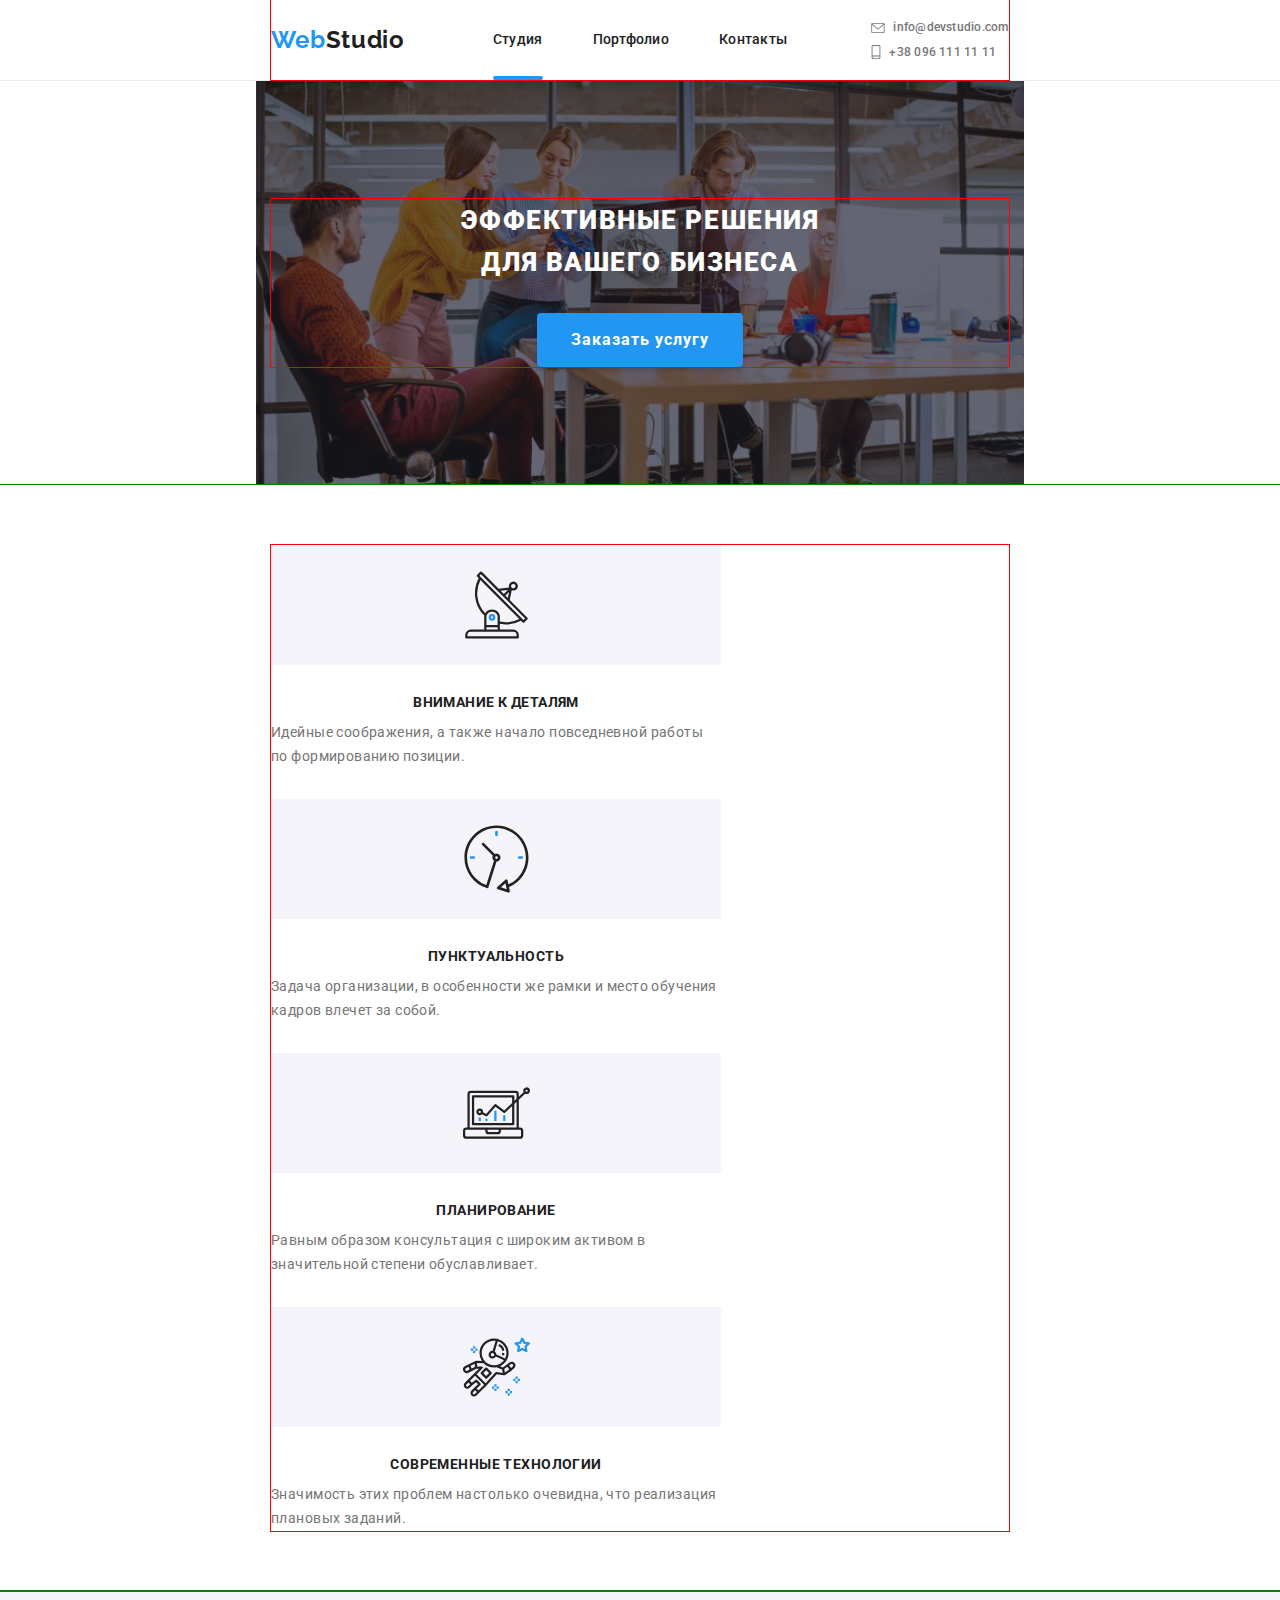
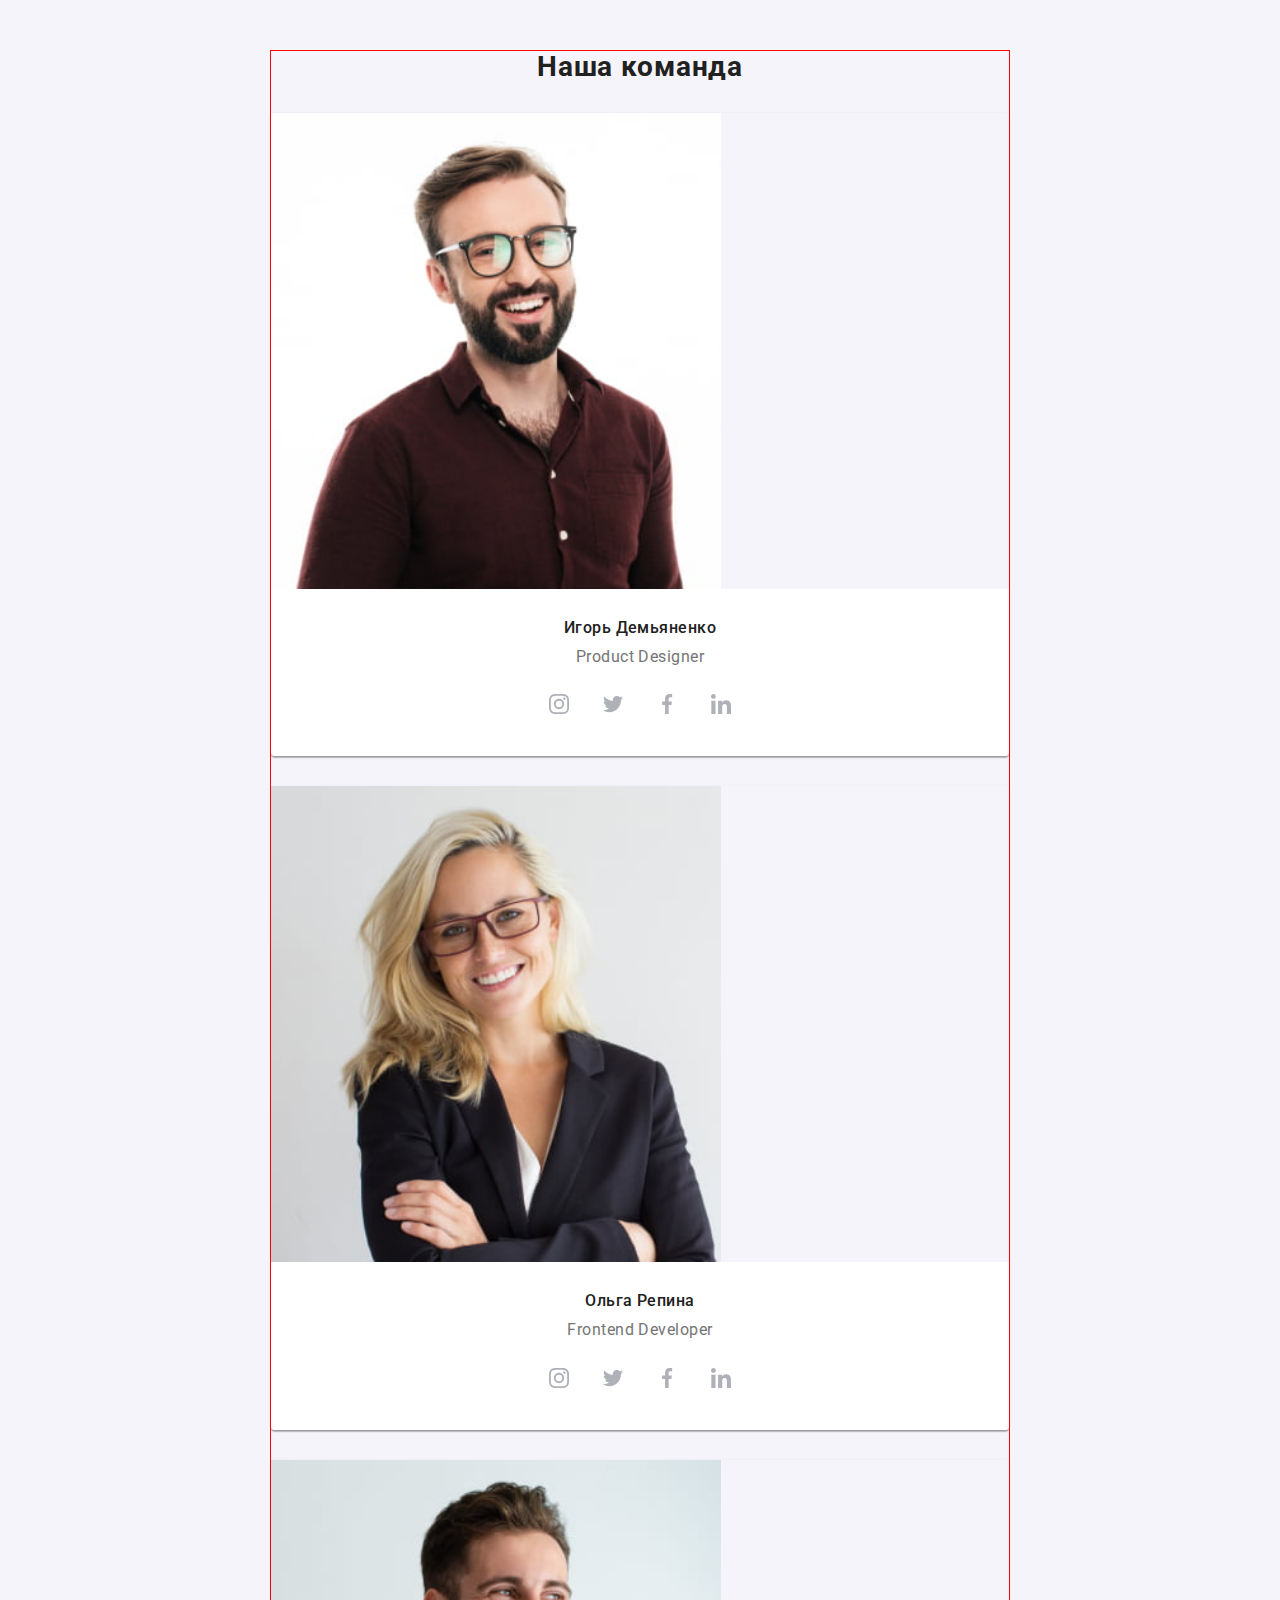
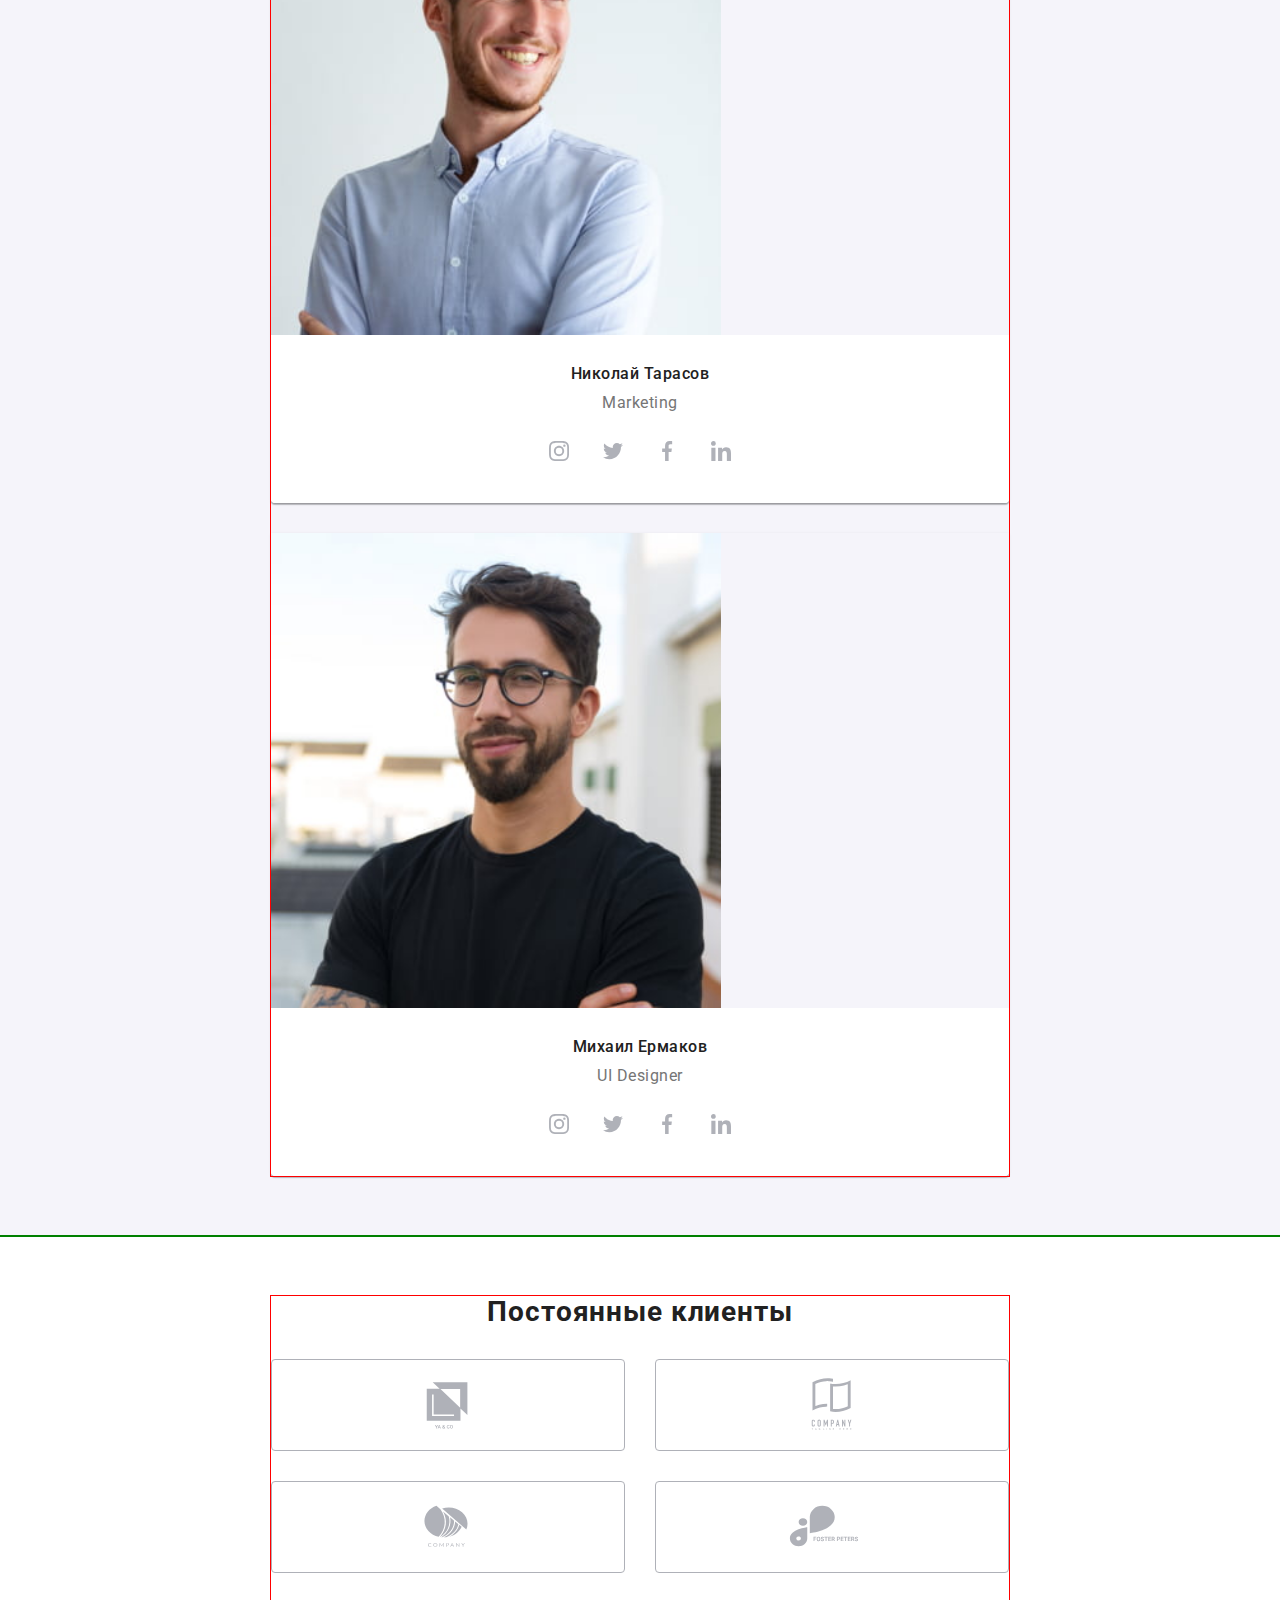
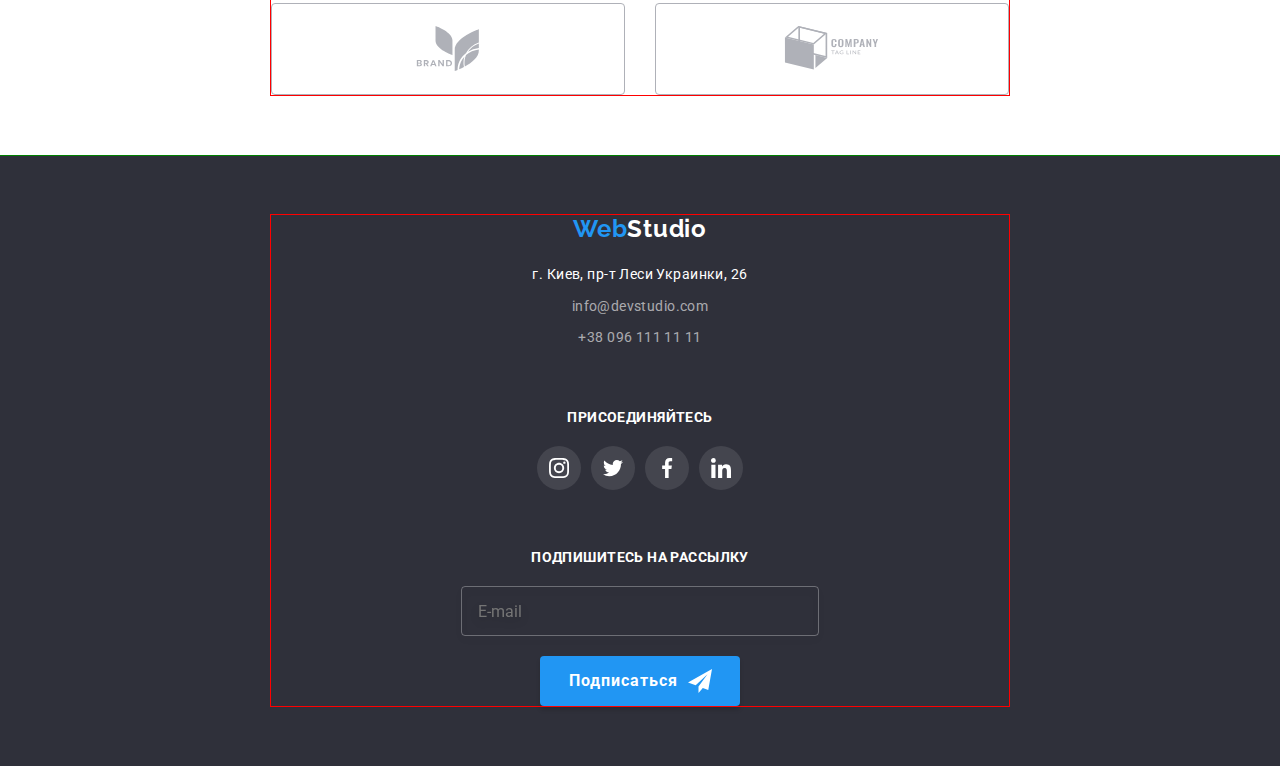
==== commit 4e624dfc: "Хедер и герой адаптированы под планшет" ====
--- a/index.html
+++ b/index.html
@@ -27,8 +27,6 @@
                         <use class="close-menu-icon" href="./images/icons.svg#close-menu-icon"></use>
                     </svg>
                 </button>
-            </div>
-            <div class="hidden-section">
                 <nav class="nav-menu">
                     <ul class="nav-menu__list">
                         <li class="nav-menu__item"><a href="index.html" class="nav-menu__link nav-menu__link--current-page">Студия</a></li>
@@ -38,19 +36,25 @@
                 </nav>
                 <ul class="auth-info">
                     <li class="auth-info__item">
+                        <a href="tel:+380961111111" class="auth-info__link auth-info__link--menu-size">
+                            <svg class="auth-info__icon" width="10" height="14">
+                                <use href="./images/icons.svg#smartphone"></use>
+                            </svg>
+                            +38 096 111 11 11</a>
+                    </li>
+                    <li class="auth-info__item">
                         <a href="mailto:info@devstudio.com" class="auth-info__link">
-                            <svg class="auth-info__icon" width="16" height="12">
+                            <svg class="auth-info__icon" width="14" height="10">
                                 <use href="./images/icons.svg#envelope"></use>
                             </svg>
                             info@devstudio.com</a>
                     </li>
-                    <li class="auth-info__item">
-                        <a href="tel:+380961111111" class="auth-info__link">
-                            <svg class="auth-info__icon" width="10" height="16">
-                                <use href="./images/icons.svg#smartphone"></use>
-                            </svg>
-                            +38 096 111 11 11</a>
-                    </li>
+                </ul>
+                <ul class="menu-soc-list">
+                    <li class="menu-soc-list__item"><a href="#" class="menu-soc-list__link">Instagram</a></li>
+                    <li class="menu-soc-list__item"><a href="#" class="menu-soc-list__link">Twitter</a></li>
+                    <li class="menu-soc-list__item"><a href="#" class="menu-soc-list__link">Facebook</a></li>
+                    <li class="menu-soc-list__item"><a href="#" class="menu-soc-list__link">LinkedIn</a></li>
                 </ul>
             </div>
         </div>
@@ -201,7 +205,7 @@
                                 media="(max-width: 767px)" type="image/jpg">
                                 <source srcset="./images/tablet/team_tablet/ihor.jpg 1x, ./images/tablet/team_tablet/ihor_2x.jpg 2x"
                                 media="(min-width: 768px)" type="image/jpg">
-                                <source srcset="./images/desktop/img_igor.jpg 1x, ./images/desktop/img_ihor_2x.jpg 2x"
+                                <source srcset="./images/desktop/team_desktop/ihor.jpg 1x, ./images/desktop/team_desktop/ihor_2x.jpg 2x"
                                 media="(min-width: 1200px)" type="image/jpg">
                                 <img src="./images/phone/team_phone/ihor.jpg" alt="Превью фото Игоря Демьяненко" class="image" width="450" height="460" >
                             </picture>
@@ -248,7 +252,7 @@
                                 media="(max-width: 767px)" type="image/jpg">
                                 <source srcset="./images/tablet/team_tablet/olga.jpg 1x, ./images/tablet/team_tablet/olga_2x.jpg 2x"
                                 media="(min-width: 768px)" type="image/jpg">
-                                <source srcset="./images/desktop/img_olga.jpg 1x, ./images/desktop/img_olga_2x.jpg 2x"
+                                <source srcset="./images/desktop/team_desktop/olga.jpg 1x, ./images/desktop/team_desktop/olga_2x.jpg 2x"
                                 media="(min-width: 1200px)" type="image/jpg">
                                 <img src="./images/phone/team_phone/olga.jpg" alt="Превью фото Ольги Репиной" class="image" width="450" height="460">
                             </picture>
@@ -295,7 +299,7 @@
                                 media="(max-width: 767px)" type="image/jpg">
                                 <source srcset="./images/tablet/team_tablet/nikolay.jpg 1x, ./images/tablet/team_tablet/nikolay_2x.jpg 2x"
                                 media="(min-width: 768px)" type="image/jpg">
-                                <source srcset="./images/desktop/img_nikolay.jpg 1x, ./images/desktop/img_nikolay_2x.jpg 2x"
+                                <source srcset="./images/desktop/team_desktop/nikolay.jpg 1x, ./images/desktop/team_desktop/nikolay_2x.jpg 2x"
                                 media="(min-width: 1200px)" type="image/jpg">
                                 <img src="./images/phone/team_phone/nikolay.jpg" alt="Превью фото Николая Тарасова" class="image" width="450" height="460">
                             </picture>
@@ -343,7 +347,7 @@
                                 media="(max-width: 767px)" type="image/jpg">
                                 <source srcset="./images/tablet/team_tablet/mikhail.jpg 1x, ./images/tablet/team_tablet/mikhail_2x.jpg 2x"
                                 media="(min-width: 768px)" type="image/jpg">
-                                <source srcset="./images/desktop/img_mikhail.jpg 1x, ./images/desktop/img_mikhail_2x.jpg 2x"
+                                <source srcset="./images/desktop/team_desktop/mikhail.jpg 1x, ./images/desktop/team_desktop/mikhail_2x.jpg 2x"
                                 media="(min-width: 1200px)" type="image/jpg">
                                 <img src="./images/phone/team_phone/mikhail.jpg" alt="Превью фото Михаила Ермакова" class="image" width="450" height="460">
                             </picture>
@@ -483,7 +487,7 @@
             </div>
             <div class="page-footer__item">
                 <h3 class="page-footer__title">Подпишитесь на рассылку</h3>
-                <form class="footer-form">
+                <form class="footer-form" autocomplete="off">
                     <input class="footer-form__input" type="email" name="user-email" placeholder="E-mail">
                     <button class="apply-button--features button--accent button" type="submit">Подписаться
                         <svg class="footer-form__icon" width="24" height="24">
--- a/css/main.min.css
+++ b/css/main.min.css
@@ -1,2 +1,2 @@
-body{color:#757575;background-color:#fff;font-family:"Roboto",sans-serif}h1,h2,h3,ul,p{margin-top:0;margin-bottom:0}ul{padding-left:0}img{display:block;max-width:100%;height:auto}.nav-menu__list,.auth-info,.benefits-list,.employment__list,.workers__list,.footer-address__list,.filter-list,.projects-list,.regular-customers__list,.workers-soc-thumb,.footer-soc-thumb,.modal-form__list{list-style-type:none}.hiden-title{position:absolute;width:1px;height:1px;margin:-1px;border:0;padding:0;white-space:nowrap;-webkit-clip-path:inset(100%);clip-path:inset(100%);clip:rect(0 0 0 0);overflow:hidden}.container{max-width:480px;margin-right:auto;margin-left:auto;padding:0 15px;outline:red solid 1px}.section{padding-top:60px;padding-bottom:60px;outline:green solid 1px}.button{font-weight:700;font-size:16px;line-height:1.88;text-align:center;letter-spacing:0.06em;border-radius:4px;cursor:pointer}.main-button--features{padding:10px 32px;-webkit-box-shadow:0px 4px 4px rgba(0,0,0,0.15);box-shadow:0px 4px 4px rgba(0,0,0,0.15);border-color:transparent}.button--accent{color:#fff;background-color:#2196F3}.menu-button,.menu-button-close{padding:0;border:none;background-color:transparent;cursor:pointer}.button--filter{color:#212121;background-color:#F5F4FA;-webkit-transition:color 250ms cubic-bezier(0.4, 0, 0.2, 1),background-color 250ms cubic-bezier(0.4, 0, 0.2, 1),-webkit-box-shadow 250ms cubic-bezier(0.4, 0, 0.2, 1);transition:color 250ms cubic-bezier(0.4, 0, 0.2, 1),background-color 250ms cubic-bezier(0.4, 0, 0.2, 1),-webkit-box-shadow 250ms cubic-bezier(0.4, 0, 0.2, 1);transition:color 250ms cubic-bezier(0.4, 0, 0.2, 1),background-color 250ms cubic-bezier(0.4, 0, 0.2, 1),box-shadow 250ms cubic-bezier(0.4, 0, 0.2, 1);transition:color 250ms cubic-bezier(0.4, 0, 0.2, 1),background-color 250ms cubic-bezier(0.4, 0, 0.2, 1),box-shadow 250ms cubic-bezier(0.4, 0, 0.2, 1),-webkit-box-shadow 250ms cubic-bezier(0.4, 0, 0.2, 1)}.button--filter:hover,.button--filter:focus{color:#fff;background-color:#2196F3;-webkit-box-shadow:0px 3px 1px rgba(0,0,0,0.1),0px 1px 2px rgba(0,0,0,0.08),0px 2px 2px rgba(0,0,0,0.12);box-shadow:0px 3px 1px rgba(0,0,0,0.1),0px 1px 2px rgba(0,0,0,0.08),0px 2px 2px rgba(0,0,0,0.12)}.filter-button--features{font-weight:500;line-height:1.6;padding:6px 22px;border-color:transparent}.submit-button--features{padding:10px 55px 10px 56px;margin-top:30px;-webkit-box-shadow:0px 4px 4px rgba(0,0,0,0.15);box-shadow:0px 4px 4px rgba(0,0,0,0.15);border:none}.apply-button--features{display:-webkit-box;display:-ms-flexbox;display:flex;-webkit-box-align:center;-ms-flex-align:center;align-items:center;padding:10px 28px 10px 29px;margin:20px auto auto auto;-webkit-box-shadow:0px 4px 4px rgba(0,0,0,0.15);box-shadow:0px 4px 4px rgba(0,0,0,0.15);border:none}.hidden-section{display:none}.page-header{border-bottom:1px solid #ECECEC}.page-header--flex{display:-webkit-box;display:-ms-flexbox;display:flex;position:relative;-webkit-box-align:center;-ms-flex-align:center;align-items:center;-webkit-box-pack:justify;-ms-flex-pack:justify;justify-content:space-between;padding-top:16px;padding-bottom:16px}.menu-button .close-menu-icon{display:none}.logo{color:#2196F3;font-family:"Raleway",sans-serif;font-weight:700;font-size:24px;line-height:1.16;letter-spacing:0.03em;text-decoration:none}.logo--accent{font-family:"Raleway",sans-serif;font-weight:700;font-size:26px;line-height:1.2;letter-spacing:0.03em}.logo--accent.logo--dark{color:#212121}.hero__title{color:#fff;margin:0 auto 30px;max-width:696px;font-weight:900;font-size:26px;line-height:1.62;text-align:center;letter-spacing:0.06em;text-transform:uppercase}.hero{background-color:#2F303A;background-image:-webkit-gradient(linear, left top, right top, from(rgba(47,48,58,0.4)), to(rgba(47,48,58,0.4))),url(../../images/phone/hero_phone/hero.jpg);background-image:linear-gradient(to right, rgba(47,48,58,0.4), rgba(47,48,58,0.4)),url(../../images/phone/hero_phone/hero.jpg);background-size:cover;background-position:center;background-repeat:no-repeat;text-align:center;padding-top:118px;padding-bottom:118px;margin-left:auto;margin-right:auto;max-width:768px}.phone-menu{width:100vw;height:100vh;background-color:red;position:fixed;top:0;left:0}.phone-menu.is-hidden{display:none}.menu-button-close{position:absolute}.backdrop{position:fixed;top:0;left:0;z-index:99;width:100%;height:100%;background-color:rgba(0,0,0,0.2);opacity:1;-webkit-transition:opacity 250ms cubic-bezier(0.4, 0, 0.2, 1);transition:opacity 250ms cubic-bezier(0.4, 0, 0.2, 1)}.backdrop.is-hidden{opacity:0;pointer-events:none}.backdrop.is-hidden .modal{-webkit-transform:translate(-50%, -50%) scale(0.8);transform:translate(-50%, -50%) scale(0.8)}.modal{position:absolute;top:50%;left:50%;-webkit-transform:translate(-50%, -50%) scale(1);transform:translate(-50%, -50%) scale(1);max-width:450px;width:100%;max-height:609px;padding:40px;background:#fff;-webkit-box-shadow:0px 1px 3px rgba(0,0,0,0.12),0px 1px 1px rgba(0,0,0,0.14),0px 2px 1px rgba(0,0,0,0.2);box-shadow:0px 1px 3px rgba(0,0,0,0.12),0px 1px 1px rgba(0,0,0,0.14),0px 2px 1px rgba(0,0,0,0.2);border-radius:4px;-webkit-transition:-webkit-transform 250ms cubic-bezier(0.4, 0, 0.2, 1);transition:-webkit-transform 250ms cubic-bezier(0.4, 0, 0.2, 1);transition:transform 250ms cubic-bezier(0.4, 0, 0.2, 1);transition:transform 250ms cubic-bezier(0.4, 0, 0.2, 1), -webkit-transform 250ms cubic-bezier(0.4, 0, 0.2, 1)}.close-modal-button{position:absolute;top:8px;right:8px;padding:0;border:none;font:inherit;color:inherit;background-color:transparent;cursor:pointer}.close-modal-button:hover .close-modal-button__icon,.close-modal-button:focus .close-modal-button__icon{fill:#2196F3}.close-modal-button__icon{-webkit-transition:fill 250ms cubic-bezier(0.4, 0, 0.2, 1);transition:fill 250ms cubic-bezier(0.4, 0, 0.2, 1)}.modal__title{margin-bottom:12px;font-size:20px;line-height:1.15;text-align:center;letter-spacing:0.03em;color:#212121}.modal-form__item{display:-webkit-box;display:-ms-flexbox;display:flex;-webkit-box-orient:vertical;-webkit-box-direction:normal;-ms-flex-direction:column;flex-direction:column;-webkit-box-align:start;-ms-flex-align:start;align-items:flex-start}.modal-form__item:not(:last-child){margin-bottom:10px}.modal-form__input-thumb{position:relative;width:100%}.modal-form__list{margin-bottom:20px}.modal-form__label{margin-bottom:4px;font-size:12px;line-height:1.16;letter-spacing:0.01em;color:#757575}.modal-form__input{width:100%;height:40px;padding-left:42px;border:1px solid rgba(33,33,33,0.2);border-radius:4px;-webkit-transition:outline 250ms cubic-bezier(0.4, 0, 0.2, 1);transition:outline 250ms cubic-bezier(0.4, 0, 0.2, 1)}.modal-form__input:focus{outline:1px solid #2196F3}.modal-form__input:focus-within+.modal-form__icon{fill:#2196F3}.modal-form__input--text-area{height:120px;resize:none;padding:12px 16px;font-size:12px;line-height:1.16;letter-spacing:0.01em}.modal-form__input--text-area::-webkit-input-placeholder{color:rgba(117,117,117,0.5)}.modal-form__input--text-area:-ms-input-placeholder{color:rgba(117,117,117,0.5)}.modal-form__input--text-area::-ms-input-placeholder{color:rgba(117,117,117,0.5)}.modal-form__input--text-area::placeholder{color:rgba(117,117,117,0.5)}.modal-form__icon{position:absolute;top:50%;left:12px;-webkit-transform:translateY(-50%);transform:translateY(-50%);-webkit-transition:fill 250ms cubic-bezier(0.4, 0, 0.2, 1);transition:fill 250ms cubic-bezier(0.4, 0, 0.2, 1)}.privacy-policy-thumb{display:-webkit-box;display:-ms-flexbox;display:flex;-webkit-box-align:center;-ms-flex-align:center;align-items:center}.modal-form__checkbox-thumb{display:-webkit-box;display:-ms-flexbox;display:flex;-webkit-box-orient:horizontal;-webkit-box-direction:normal;-ms-flex-direction:row;flex-direction:row;-webkit-box-align:center;-ms-flex-align:center;align-items:center;-webkit-box-pack:center;-ms-flex-pack:center;justify-content:center}.modal-form__checkbox{position:absolute;-webkit-appearance:none;-moz-appearance:none;appearance:none}.modal-form__checkbox:not(:checked)+.modal-form__checkbox-icon{fill:transparent;border:2px solid #212121;border-radius:2px}.modal-form__checkbox:checked+.modal-form__checkbox-icon{fill:#2196F3}.modal-form__checkbox-icon{margin-right:8px}.modal-form__checkbox-label{display:-webkit-box;display:-ms-flexbox;display:flex;-webkit-box-align:center;-ms-flex-align:center;align-items:center;font-size:12px;line-height:1.16;letter-spacing:0.03em;color:#757575}.modal-form__privacy-policy-link{color:#2196F3}.benefits-list__title{color:#212121;margin-bottom:10px;font-weight:700;font-size:14px;line-height:1.14;letter-spacing:0.03em;text-align:center;text-transform:uppercase}.benefits-list__text{color:#757575;font-size:14px;line-height:1.71;letter-spacing:0.03em}.benefits-list__item{max-width:450px}.benefits-list__item:not(:last-child){margin-bottom:30px}.benefits-list__thumb{display:-webkit-box;display:-ms-flexbox;display:flex;-webkit-box-align:center;-ms-flex-align:center;align-items:center;-webkit-box-pack:center;-ms-flex-pack:center;justify-content:center;width:100%;background-color:#F5F4FA;border-radius:4px;padding-top:25px;padding-bottom:25px;margin-bottom:30px}.workers{background-color:#F5F4FA}.workers__title{color:#212121;margin-bottom:30px;font-weight:700;font-size:28px;line-height:1.17;text-align:center;letter-spacing:0.03em}.workers__name{color:#212121;margin-bottom:10px;text-align:center;font-weight:500;font-size:16px;line-height:1.18;letter-spacing:0.03em}.workers__position{color:#757575;text-align:center;font-size:16px;line-height:1.18;letter-spacing:0.03em}.workers__item:not(:last-child){margin-bottom:30px}.workers__card{-webkit-box-shadow:0px 1px 3px rgba(0,0,0,0.12),0px 1px 1px rgba(0,0,0,0.14),0px 2px 1px rgba(0,0,0,0.2);box-shadow:0px 1px 3px rgba(0,0,0,0.12),0px 1px 1px rgba(0,0,0,0.14),0px 2px 1px rgba(0,0,0,0.2);border-radius:0px 0px 4px 4px}.workers__card-bottom{background-color:#fff;padding:30px 0;border-radius:0px 0px 4px 4px}.workers-soc-thumb{display:-webkit-box;display:-ms-flexbox;display:flex;-webkit-box-pack:center;-ms-flex-pack:center;justify-content:center;margin-top:16px}.workers-soc-thumb__item:not(:first-child){margin-left:10px}.workers-soc-thumb__link{display:-webkit-box;display:-ms-flexbox;display:flex;-webkit-box-align:center;-ms-flex-align:center;align-items:center;-webkit-box-pack:center;-ms-flex-pack:center;justify-content:center;width:44px;height:44px;border-radius:50%;-webkit-transition:background-color 250ms cubic-bezier(0.4, 0, 0.2, 1);transition:background-color 250ms cubic-bezier(0.4, 0, 0.2, 1)}.workers-soc-thumb__link:hover,.workers-soc-thumb__link:focus{background-color:#2196F3}.workers-soc-thumb__link:hover .workers-soc-thumb__icon,.workers-soc-thumb__link:focus .workers-soc-thumb__icon{fill:#fff}.workers-soc-thumb__icon{fill:#AFB1B8;-webkit-transition:fill 250ms cubic-bezier(0.4, 0, 0.2, 1);transition:fill 250ms cubic-bezier(0.4, 0, 0.2, 1)}.regular-customers__list{display:-webkit-box;display:-ms-flexbox;display:flex;-webkit-box-align:center;-ms-flex-align:center;align-items:center;-webkit-box-pack:center;-ms-flex-pack:center;justify-content:center;-ms-flex-wrap:wrap;flex-wrap:wrap}.regular-customers__title{color:#212121;margin-bottom:30px;font-weight:700;font-size:28px;line-height:1.17;text-align:center;letter-spacing:0.03em}.regular-customers__item{-ms-flex-preferred-size:calc((100% - 30px) / 2);flex-basis:calc((100% - 30px) / 2);height:92px}.regular-customers__item:nth-child(2n){margin-left:30px}.regular-customers__item:not(:nth-last-child(-n+2)){margin-bottom:30px}.regular-customers__link{display:-webkit-box;display:-ms-flexbox;display:flex;-webkit-box-align:center;-ms-flex-align:center;align-items:center;-webkit-box-pack:center;-ms-flex-pack:center;justify-content:center;width:100%;height:100%;border:1px solid #AFB1B8;border-radius:4px;-webkit-transition:border-color 250ms cubic-bezier(0.4, 0, 0.2, 1);transition:border-color 250ms cubic-bezier(0.4, 0, 0.2, 1)}.regular-customers__link:hover,.regular-customers__link:focus{border-color:#2196F3}.regular-customers__link:hover .regular-customers__icon,.regular-customers__link:focus .regular-customers__icon{fill:#2196F3}.regular-customers__icon{fill:#AFB1B8;-webkit-transition:fill 250ms cubic-bezier(0.4, 0, 0.2, 1);transition:fill 250ms cubic-bezier(0.4, 0, 0.2, 1)}.page-footer{background-color:#2F303A;padding:60px 0}.footer-logo{display:block;text-align:center}.footer-address{margin-top:20px}.logo--accent.logo--light{color:#fff}.footer-address__item:not(:first-child){margin-top:8px}.footer-address__link{display:block;font-style:normal;font-size:14px;line-height:1.71;letter-spacing:0.03em;text-align:center;text-decoration:none;-webkit-transition:color 250ms cubic-bezier(0.4, 0, 0.2, 1);transition:color 250ms cubic-bezier(0.4, 0, 0.2, 1)}.footer-address__link:hover,.footer-address__link:focus{color:#2196F3}.footer-address__link--geo{color:#fff}.footer-address__link--mail,.footer-address__link--tel{color:rgba(255,255,255,0.6)}.footer-soc-thumb{display:-webkit-box;display:-ms-flexbox;display:flex;-webkit-box-pack:center;-ms-flex-pack:center;justify-content:center;margin-top:20px}.page-footer__title{font-size:14px;line-height:1.14;letter-spacing:0.03em;text-transform:uppercase;text-align:center;color:#fff}.page-footer__item:not(:last-child){margin-bottom:60px}.page-footer--flex{display:-webkit-box;display:-ms-flexbox;display:flex;-webkit-box-orient:vertical;-webkit-box-direction:normal;-ms-flex-direction:column;flex-direction:column;-webkit-box-align:center;-ms-flex-align:center;align-items:center;-webkit-box-pack:center;-ms-flex-pack:center;justify-content:center}.footer-icon{fill:#fff}.footer-soc-thumb__item:not(:first-child){margin-left:10px}.footer-soc-thumb__link{display:-webkit-box;display:-ms-flexbox;display:flex;-webkit-box-align:center;-ms-flex-align:center;align-items:center;-webkit-box-pack:center;-ms-flex-pack:center;justify-content:center;width:44px;height:44px;border-radius:50%;-webkit-transition:background-color 250ms cubic-bezier(0.4, 0, 0.2, 1);transition:background-color 250ms cubic-bezier(0.4, 0, 0.2, 1)}.footer-soc-thumb__link:hover,.footer-soc-thumb__link:focus{background-color:#2196F3}.footer-soc-thumb__link--bg-color{background-color:rgba(255,255,255,0.1)}.footer-form{margin-top:20px}.footer-form__input{height:50px;min-width:358px;padding-left:16px;font-size:16px;line-height:1.25;color:rgba(255,255,255,0.6);background-color:transparent;border:1px solid rgba(255,255,255,0.3);-webkit-filter:drop-shadow(0px 4px 4px rgba(0,0,0,0.15));filter:drop-shadow(0px 4px 4px rgba(0,0,0,0.15));border-radius:4px}.footer-form__icon{margin-left:10px}
+body{color:#757575;background-color:#fff;font-family:"Roboto",sans-serif}h1,h2,h3,ul,p{margin-top:0;margin-bottom:0}ul{padding-left:0}img{display:block;max-width:100%;height:auto}.nav-menu__list,.auth-info,.benefits-list,.employment__list,.workers__list,.footer-address__list,.filter-list,.projects-list,.regular-customers__list,.workers-soc-thumb,.footer-soc-thumb,.modal-form__list,.menu-soc-list{list-style-type:none}.hiden-title{position:absolute;width:1px;height:1px;margin:-1px;border:0;padding:0;white-space:nowrap;-webkit-clip-path:inset(100%);clip-path:inset(100%);clip:rect(0 0 0 0);overflow:hidden}.container{max-width:450px;margin-right:auto;margin-left:auto;outline:red solid 1px}@media screen and (min-width: 768px){.container{max-width:738px}}.section{padding-top:60px;padding-bottom:60px;outline:green solid 1px}.button{font-weight:700;font-size:16px;line-height:1.88;text-align:center;letter-spacing:0.06em;border-radius:4px;cursor:pointer}.main-button--features{padding:10px 32px;-webkit-box-shadow:0px 4px 4px rgba(0,0,0,0.15);box-shadow:0px 4px 4px rgba(0,0,0,0.15);border-color:transparent}.button--accent{color:#fff;background-color:#2196F3}.menu-button,.menu-button-close{padding:0;border:none;background-color:transparent;cursor:pointer}.button--filter{color:#212121;background-color:#F5F4FA;-webkit-transition:color 250ms cubic-bezier(0.4, 0, 0.2, 1),background-color 250ms cubic-bezier(0.4, 0, 0.2, 1),-webkit-box-shadow 250ms cubic-bezier(0.4, 0, 0.2, 1);transition:color 250ms cubic-bezier(0.4, 0, 0.2, 1),background-color 250ms cubic-bezier(0.4, 0, 0.2, 1),-webkit-box-shadow 250ms cubic-bezier(0.4, 0, 0.2, 1);transition:color 250ms cubic-bezier(0.4, 0, 0.2, 1),background-color 250ms cubic-bezier(0.4, 0, 0.2, 1),box-shadow 250ms cubic-bezier(0.4, 0, 0.2, 1);transition:color 250ms cubic-bezier(0.4, 0, 0.2, 1),background-color 250ms cubic-bezier(0.4, 0, 0.2, 1),box-shadow 250ms cubic-bezier(0.4, 0, 0.2, 1),-webkit-box-shadow 250ms cubic-bezier(0.4, 0, 0.2, 1)}.button--filter:hover,.button--filter:focus{color:#fff;background-color:#2196F3;-webkit-box-shadow:0px 3px 1px rgba(0,0,0,0.1),0px 1px 2px rgba(0,0,0,0.08),0px 2px 2px rgba(0,0,0,0.12);box-shadow:0px 3px 1px rgba(0,0,0,0.1),0px 1px 2px rgba(0,0,0,0.08),0px 2px 2px rgba(0,0,0,0.12)}.filter-button--features{font-weight:500;line-height:1.6;padding:6px 22px;border-color:transparent}.submit-button--features{padding:10px 55px 10px 56px;margin-top:30px;-webkit-box-shadow:0px 4px 4px rgba(0,0,0,0.15);box-shadow:0px 4px 4px rgba(0,0,0,0.15);border:none}.apply-button--features{display:-webkit-box;display:-ms-flexbox;display:flex;-webkit-box-align:center;-ms-flex-align:center;align-items:center;padding:10px 28px 10px 29px;margin:20px auto auto auto;-webkit-box-shadow:0px 4px 4px rgba(0,0,0,0.15);box-shadow:0px 4px 4px rgba(0,0,0,0.15);border:none}.hidden-section{display:none}.page-header{border-bottom:1px solid #ECECEC}.page-header--flex{display:-webkit-box;display:-ms-flexbox;display:flex;position:relative;-webkit-box-align:center;-ms-flex-align:center;align-items:center;-webkit-box-pack:justify;-ms-flex-pack:justify;justify-content:space-between;padding:16px 0}@media screen and (min-width: 768px){.page-header--flex{-webkit-box-pack:center;-ms-flex-pack:center;justify-content:center;padding:0}}.menu-button .close-menu-icon{display:none}@media screen and (min-width: 768px){.menu-button{display:none}}.nav-menu{margin-bottom:302px}@media screen and (min-width: 768px){.nav-menu{margin-bottom:0;margin-left:88px}}@media screen and (min-width: 768px){.nav-menu__list{display:-webkit-box;display:-ms-flexbox;display:flex;-webkit-box-pack:center;-ms-flex-pack:center;justify-content:center;-webkit-box-align:center;-ms-flex-align:center;align-items:center}}.auth-info{margin-bottom:64px}@media screen and (min-width: 768px){.auth-info{margin-bottom:0;margin-left:84px;display:-webkit-box;display:-ms-flexbox;display:flex;-webkit-box-orient:vertical;-webkit-box-direction:reverse;-ms-flex-direction:column-reverse;flex-direction:column-reverse}}.logo{color:#2196F3;font-family:"Raleway",sans-serif;font-weight:700;font-size:24px;line-height:1.16;letter-spacing:0.03em;text-decoration:none}.logo--accent.logo--dark{color:#212121}.nav-menu__link{font-weight:500;font-size:40px;line-height:1.17;letter-spacing:0.02em;text-decoration:none;color:#212121;-webkit-transition:color 250ms cubic-bezier(0.4, 0, 0.2, 1);transition:color 250ms cubic-bezier(0.4, 0, 0.2, 1)}.nav-menu__link:hover,.nav-menu__link:focus{color:#2196F3}@media screen and (min-width: 768px){.nav-menu__link{position:relative;display:inline-block;padding-top:32px;padding-bottom:32px;font-size:14px;line-height:1.14}.nav-menu__link.nav-menu__link--current-page::after{content:'';position:absolute;bottom:0;left:0;width:100%;height:4px;border-radius:2px;opacity:1;background-color:#2196F3}}.nav-menu__item:not(:last-child){margin-bottom:35px}@media screen and (min-width: 768px){.nav-menu__item:not(:last-child){margin-bottom:0}.nav-menu__item:not(:first-child){margin-left:50px}}.auth-info__link{color:#757575;font-weight:500;font-size:24px;line-height:1.16;letter-spacing:0.02em;text-decoration:none;-webkit-transition:color 250ms cubic-bezier(0.4, 0, 0.2, 1);transition:color 250ms cubic-bezier(0.4, 0, 0.2, 1)}.auth-info__link--menu-size{font-size:34px;line-height:1.17}.auth-info__link:hover,.auth-info__link:focus{color:#2196F3}@media screen and (min-width: 768px){.auth-info__link{font-size:12px;display:-webkit-box;display:-ms-flexbox;display:flex;-webkit-box-align:center;-ms-flex-align:center;align-items:center}}@media screen and (max-width: 767px){.auth-info__icon{display:none}}.auth-info__icon{fill:#757575;margin-right:8px;-webkit-transition:fill 250ms cubic-bezier(0.4, 0, 0.2, 1);transition:fill 250ms cubic-bezier(0.4, 0, 0.2, 1)}.auth-info__item:not(:last-child){margin-bottom:35px}@media screen and (min-width: 768px){.auth-info__item:not(:last-child){margin-bottom:0}.auth-info__item:not(:first-child){margin-bottom:10px}}.hero__title{color:#fff;margin:0 auto 30px;max-width:360px;font-weight:900;font-size:26px;line-height:1.62;text-align:center;letter-spacing:0.06em;text-transform:uppercase}.hero{background-color:#2F303A;background-image:-webkit-gradient(linear, left top, right top, from(rgba(47,48,58,0.4)), to(rgba(47,48,58,0.4))),url(../../images/phone/hero_phone/hero.jpg);background-image:linear-gradient(to right, rgba(47,48,58,0.4), rgba(47,48,58,0.4)),url(../../images/phone/hero_phone/hero.jpg);background-size:cover;background-position:center;background-repeat:no-repeat;text-align:center;padding-top:118px;padding-bottom:118px;margin-left:auto;margin-right:auto;max-width:768px}@media screen and (min-width: 768px){.hero{background-image:-webkit-gradient(linear, left top, right top, from(rgba(47,48,58,0.4)), to(rgba(47,48,58,0.4))),url(../../images/tablet/hero_tablet/hero.jpg);background-image:linear-gradient(to right, rgba(47,48,58,0.4), rgba(47,48,58,0.4)),url(../../images/tablet/hero_tablet/hero.jpg)}}.phone-menu{width:100vw;height:100vh;padding:48px 40px;z-index:99;position:fixed;top:0;left:0;overflow-y:scroll;background-color:#fff}.phone-menu.is-hidden{display:none}@media screen and (min-width: 768px){.phone-menu{-webkit-box-pack:center;-ms-flex-pack:center;justify-content:center;-webkit-box-align:center;-ms-flex-align:center;align-items:center;width:auto;height:auto;padding:0;position:static;overflow:hidden;background-color:transparent}.phone-menu.is-hidden{display:-webkit-box;display:-ms-flexbox;display:flex}}.menu-button-close{position:absolute;top:21px;right:25px}@media screen and (min-width: 768px){.menu-button-close{display:none}}.menu-soc-list{display:-webkit-box;display:-ms-flexbox;display:flex;-webkit-box-pack:center;-ms-flex-pack:center;justify-content:center;-webkit-box-align:center;-ms-flex-align:center;align-items:center}@media screen and (min-width: 768px){.menu-soc-list{display:none}}.menu-soc-list__link{padding:0 10px;font-weight:500;font-size:18px;line-height:1.22;letter-spacing:0.02em;text-decoration:none;color:#2196F3}.menu-soc-list__item:not(:last-child){border-right:1px solid rgba(33,33,33,0.2)}.backdrop{position:fixed;top:0;left:0;z-index:99;width:100%;height:100%;background-color:rgba(0,0,0,0.2);opacity:1;-webkit-transition:opacity 250ms cubic-bezier(0.4, 0, 0.2, 1);transition:opacity 250ms cubic-bezier(0.4, 0, 0.2, 1)}.backdrop.is-hidden{opacity:0;pointer-events:none}.backdrop.is-hidden .modal{-webkit-transform:translate(-50%, -50%) scale(0.8);transform:translate(-50%, -50%) scale(0.8)}.modal{position:absolute;top:50%;left:50%;-webkit-transform:translate(-50%, -50%) scale(1);transform:translate(-50%, -50%) scale(1);max-width:450px;width:100%;max-height:609px;height:100%;padding:40px;overflow-y:scroll;background:#fff;-webkit-box-shadow:0px 1px 3px rgba(0,0,0,0.12),0px 1px 1px rgba(0,0,0,0.14),0px 2px 1px rgba(0,0,0,0.2);box-shadow:0px 1px 3px rgba(0,0,0,0.12),0px 1px 1px rgba(0,0,0,0.14),0px 2px 1px rgba(0,0,0,0.2);border-radius:4px;-webkit-transition:-webkit-transform 250ms cubic-bezier(0.4, 0, 0.2, 1);transition:-webkit-transform 250ms cubic-bezier(0.4, 0, 0.2, 1);transition:transform 250ms cubic-bezier(0.4, 0, 0.2, 1);transition:transform 250ms cubic-bezier(0.4, 0, 0.2, 1), -webkit-transform 250ms cubic-bezier(0.4, 0, 0.2, 1)}.close-modal-button{position:absolute;top:8px;right:8px;padding:0;border:none;font:inherit;color:inherit;background-color:transparent;cursor:pointer}.close-modal-button:hover .close-modal-button__icon,.close-modal-button:focus .close-modal-button__icon{fill:#2196F3}.close-modal-button__icon{-webkit-transition:fill 250ms cubic-bezier(0.4, 0, 0.2, 1);transition:fill 250ms cubic-bezier(0.4, 0, 0.2, 1)}.modal__title{margin-bottom:12px;font-size:20px;line-height:1.15;text-align:center;letter-spacing:0.03em;color:#212121}.modal-form__item{display:-webkit-box;display:-ms-flexbox;display:flex;-webkit-box-orient:vertical;-webkit-box-direction:normal;-ms-flex-direction:column;flex-direction:column;-webkit-box-align:start;-ms-flex-align:start;align-items:flex-start}.modal-form__item:not(:last-child){margin-bottom:10px}.modal-form__input-thumb{position:relative;width:100%}.modal-form__list{margin-bottom:20px}.modal-form__label{margin-bottom:4px;font-size:12px;line-height:1.16;letter-spacing:0.01em;color:#757575}.modal-form__input{width:100%;height:40px;padding-left:42px;border:1px solid rgba(33,33,33,0.2);border-radius:4px;-webkit-transition:outline 250ms cubic-bezier(0.4, 0, 0.2, 1);transition:outline 250ms cubic-bezier(0.4, 0, 0.2, 1)}.modal-form__input:focus{outline:1px solid #2196F3}.modal-form__input:focus-within+.modal-form__icon{fill:#2196F3}.modal-form__input--text-area{height:120px;resize:none;padding:12px 16px;font-size:12px;line-height:1.16;letter-spacing:0.01em}.modal-form__input--text-area::-webkit-input-placeholder{color:rgba(117,117,117,0.5)}.modal-form__input--text-area:-ms-input-placeholder{color:rgba(117,117,117,0.5)}.modal-form__input--text-area::-ms-input-placeholder{color:rgba(117,117,117,0.5)}.modal-form__input--text-area::placeholder{color:rgba(117,117,117,0.5)}.modal-form__icon{position:absolute;top:50%;left:12px;-webkit-transform:translateY(-50%);transform:translateY(-50%);-webkit-transition:fill 250ms cubic-bezier(0.4, 0, 0.2, 1);transition:fill 250ms cubic-bezier(0.4, 0, 0.2, 1)}.privacy-policy-thumb{display:-webkit-box;display:-ms-flexbox;display:flex;-webkit-box-align:center;-ms-flex-align:center;align-items:center}.modal-form__checkbox-thumb{display:-webkit-box;display:-ms-flexbox;display:flex;-webkit-box-orient:horizontal;-webkit-box-direction:normal;-ms-flex-direction:row;flex-direction:row;-webkit-box-align:center;-ms-flex-align:center;align-items:center;-webkit-box-pack:center;-ms-flex-pack:center;justify-content:center}.modal-form__checkbox{position:absolute;-webkit-appearance:none;-moz-appearance:none;appearance:none}.modal-form__checkbox:not(:checked)+.modal-form__checkbox-icon{fill:transparent;border:2px solid #212121;border-radius:2px}.modal-form__checkbox:checked+.modal-form__checkbox-icon{fill:#2196F3}.modal-form__checkbox-icon{margin-right:8px}.modal-form__checkbox-label{display:-webkit-box;display:-ms-flexbox;display:flex;-webkit-box-align:center;-ms-flex-align:center;align-items:center;font-size:12px;line-height:1.16;letter-spacing:0.03em;color:#757575}.modal-form__privacy-policy-link{color:#2196F3}.benefits-list__title{color:#212121;margin-bottom:10px;font-weight:700;font-size:14px;line-height:1.14;letter-spacing:0.03em;text-align:center;text-transform:uppercase}.benefits-list__text{color:#757575;font-size:14px;line-height:1.71;letter-spacing:0.03em}.benefits-list__item{max-width:450px}.benefits-list__item:not(:last-child){margin-bottom:30px}.benefits-list__thumb{display:-webkit-box;display:-ms-flexbox;display:flex;-webkit-box-align:center;-ms-flex-align:center;align-items:center;-webkit-box-pack:center;-ms-flex-pack:center;justify-content:center;width:100%;background-color:#F5F4FA;border-radius:4px;padding-top:25px;padding-bottom:25px;margin-bottom:30px}.workers{background-color:#F5F4FA}.workers__title{color:#212121;margin-bottom:30px;font-weight:700;font-size:28px;line-height:1.17;text-align:center;letter-spacing:0.03em}.workers__name{color:#212121;margin-bottom:10px;text-align:center;font-weight:500;font-size:16px;line-height:1.18;letter-spacing:0.03em}.workers__position{color:#757575;text-align:center;font-size:16px;line-height:1.18;letter-spacing:0.03em}.workers__item:not(:last-child){margin-bottom:30px}.workers__card{-webkit-box-shadow:0px 1px 3px rgba(0,0,0,0.12),0px 1px 1px rgba(0,0,0,0.14),0px 2px 1px rgba(0,0,0,0.2);box-shadow:0px 1px 3px rgba(0,0,0,0.12),0px 1px 1px rgba(0,0,0,0.14),0px 2px 1px rgba(0,0,0,0.2);border-radius:0px 0px 4px 4px}.workers__card-bottom{background-color:#fff;padding:30px 0;border-radius:0px 0px 4px 4px}.workers-soc-thumb{display:-webkit-box;display:-ms-flexbox;display:flex;-webkit-box-pack:center;-ms-flex-pack:center;justify-content:center;margin-top:16px}.workers-soc-thumb__item:not(:first-child){margin-left:10px}.workers-soc-thumb__link{display:-webkit-box;display:-ms-flexbox;display:flex;-webkit-box-align:center;-ms-flex-align:center;align-items:center;-webkit-box-pack:center;-ms-flex-pack:center;justify-content:center;width:44px;height:44px;border-radius:50%;-webkit-transition:background-color 250ms cubic-bezier(0.4, 0, 0.2, 1);transition:background-color 250ms cubic-bezier(0.4, 0, 0.2, 1)}.workers-soc-thumb__link:hover,.workers-soc-thumb__link:focus{background-color:#2196F3}.workers-soc-thumb__link:hover .workers-soc-thumb__icon,.workers-soc-thumb__link:focus .workers-soc-thumb__icon{fill:#fff}.workers-soc-thumb__icon{fill:#AFB1B8;-webkit-transition:fill 250ms cubic-bezier(0.4, 0, 0.2, 1);transition:fill 250ms cubic-bezier(0.4, 0, 0.2, 1)}.regular-customers__list{display:-webkit-box;display:-ms-flexbox;display:flex;-webkit-box-align:center;-ms-flex-align:center;align-items:center;-webkit-box-pack:center;-ms-flex-pack:center;justify-content:center;-ms-flex-wrap:wrap;flex-wrap:wrap}.regular-customers__title{color:#212121;margin-bottom:30px;font-weight:700;font-size:28px;line-height:1.17;text-align:center;letter-spacing:0.03em}.regular-customers__item{-ms-flex-preferred-size:calc((100% - 30px) / 2);flex-basis:calc((100% - 30px) / 2);height:92px}.regular-customers__item:nth-child(2n){margin-left:30px}.regular-customers__item:not(:nth-last-child(-n+2)){margin-bottom:30px}.regular-customers__link{display:-webkit-box;display:-ms-flexbox;display:flex;-webkit-box-align:center;-ms-flex-align:center;align-items:center;-webkit-box-pack:center;-ms-flex-pack:center;justify-content:center;width:100%;height:100%;border:1px solid #AFB1B8;border-radius:4px;-webkit-transition:border-color 250ms cubic-bezier(0.4, 0, 0.2, 1);transition:border-color 250ms cubic-bezier(0.4, 0, 0.2, 1)}.regular-customers__link:hover,.regular-customers__link:focus{border-color:#2196F3}.regular-customers__link:hover .regular-customers__icon,.regular-customers__link:focus .regular-customers__icon{fill:#2196F3}.regular-customers__icon{fill:#AFB1B8;-webkit-transition:fill 250ms cubic-bezier(0.4, 0, 0.2, 1);transition:fill 250ms cubic-bezier(0.4, 0, 0.2, 1)}.page-footer{background-color:#2F303A;padding:60px 0}.footer-logo{display:block;text-align:center}.footer-address{margin-top:20px}.logo--accent.logo--light{color:#fff}.footer-address__item:not(:first-child){margin-top:8px}.footer-address__link{display:block;font-style:normal;font-size:14px;line-height:1.71;letter-spacing:0.03em;text-align:center;text-decoration:none;-webkit-transition:color 250ms cubic-bezier(0.4, 0, 0.2, 1);transition:color 250ms cubic-bezier(0.4, 0, 0.2, 1)}.footer-address__link:hover,.footer-address__link:focus{color:#2196F3}.footer-address__link--geo{color:#fff}.footer-address__link--mail,.footer-address__link--tel{color:rgba(255,255,255,0.6)}.footer-soc-thumb{display:-webkit-box;display:-ms-flexbox;display:flex;-webkit-box-pack:center;-ms-flex-pack:center;justify-content:center;margin-top:20px}.page-footer__title{font-size:14px;line-height:1.14;letter-spacing:0.03em;text-transform:uppercase;text-align:center;color:#fff}.page-footer__item:not(:last-child){margin-bottom:60px}.footer-icon{fill:#fff}.footer-soc-thumb__item:not(:first-child){margin-left:10px}.footer-soc-thumb__link{display:-webkit-box;display:-ms-flexbox;display:flex;-webkit-box-align:center;-ms-flex-align:center;align-items:center;-webkit-box-pack:center;-ms-flex-pack:center;justify-content:center;width:44px;height:44px;border-radius:50%;-webkit-transition:background-color 250ms cubic-bezier(0.4, 0, 0.2, 1);transition:background-color 250ms cubic-bezier(0.4, 0, 0.2, 1)}.footer-soc-thumb__link:hover,.footer-soc-thumb__link:focus{background-color:#2196F3}.footer-soc-thumb__link--bg-color{background-color:rgba(255,255,255,0.1)}.footer-form{margin-top:20px}.footer-form__input{display:block;height:50px;max-width:358px;width:100%;padding-left:16px;margin-left:auto;margin-right:auto;font-size:16px;line-height:1.25;color:rgba(255,255,255,0.6);background-color:transparent;border:1px solid rgba(255,255,255,0.3);-webkit-filter:drop-shadow(0px 4px 4px rgba(0,0,0,0.15));filter:drop-shadow(0px 4px 4px rgba(0,0,0,0.15));border-radius:4px}.footer-form__icon{margin-left:10px}.filter-list{display:-webkit-box;display:-ms-flexbox;display:flex;-ms-flex-wrap:wrap;flex-wrap:wrap;margin-bottom:40px}.filter-list__item{margin-left:8px}.filter-list__item:nth-child(-n+3){margin-bottom:15px}.filter-list__item:nth-child(3n+1){margin-left:0}.project-card-meta__title{color:#212121;margin-bottom:4px;font-weight:700;font-size:18px;line-height:2;letter-spacing:0.06em}.project-card-meta__group{color:#757575;font-size:16px;line-height:1.88;letter-spacing:0.03em}.projects-list__item:not(:last-child){margin-bottom:30px}.projects-list__link{display:block;text-decoration:none;-webkit-transition:-webkit-box-shadow 250ms cubic-bezier(0.4, 0, 0.2, 1);transition:-webkit-box-shadow 250ms cubic-bezier(0.4, 0, 0.2, 1);transition:box-shadow 250ms cubic-bezier(0.4, 0, 0.2, 1);transition:box-shadow 250ms cubic-bezier(0.4, 0, 0.2, 1), -webkit-box-shadow 250ms cubic-bezier(0.4, 0, 0.2, 1)}.projects-list__link:hover,.projects-list__link:focus{-webkit-box-shadow:0px 1px 1px rgba(0,0,0,0.12),0px 4px 4px rgba(0,0,0,0.06),1px 4px 6px rgba(0,0,0,0.16);box-shadow:0px 1px 1px rgba(0,0,0,0.12),0px 4px 4px rgba(0,0,0,0.06),1px 4px 6px rgba(0,0,0,0.16)}.projects-list__link:hover .card-overlay,.projects-list__link:focus .card-overlay{-webkit-transform:translateY(0);transform:translateY(0)}.project-card-meta{padding:20px 24px;border-right:1px solid #EEEEEE;border-bottom:1px solid #EEEEEE;border-left:1px solid #EEEEEE}.projects-card-top{position:relative;overflow:hidden}.card-overlay{position:absolute;top:0;left:0;width:100%;height:100%;padding:63px 24px;background:rgba(33,150,243,0.9);-webkit-transform:translateY(100%);transform:translateY(100%);-webkit-transition:-webkit-transform 250ms cubic-bezier(0.4, 0, 0.2, 1);transition:-webkit-transform 250ms cubic-bezier(0.4, 0, 0.2, 1);transition:transform 250ms cubic-bezier(0.4, 0, 0.2, 1);transition:transform 250ms cubic-bezier(0.4, 0, 0.2, 1), -webkit-transform 250ms cubic-bezier(0.4, 0, 0.2, 1)}.card-overlay__text{font-size:18px;line-height:1.56;letter-spacing:0.03em;color:#fff}
 /*# sourceMappingURL=main.min.css.map */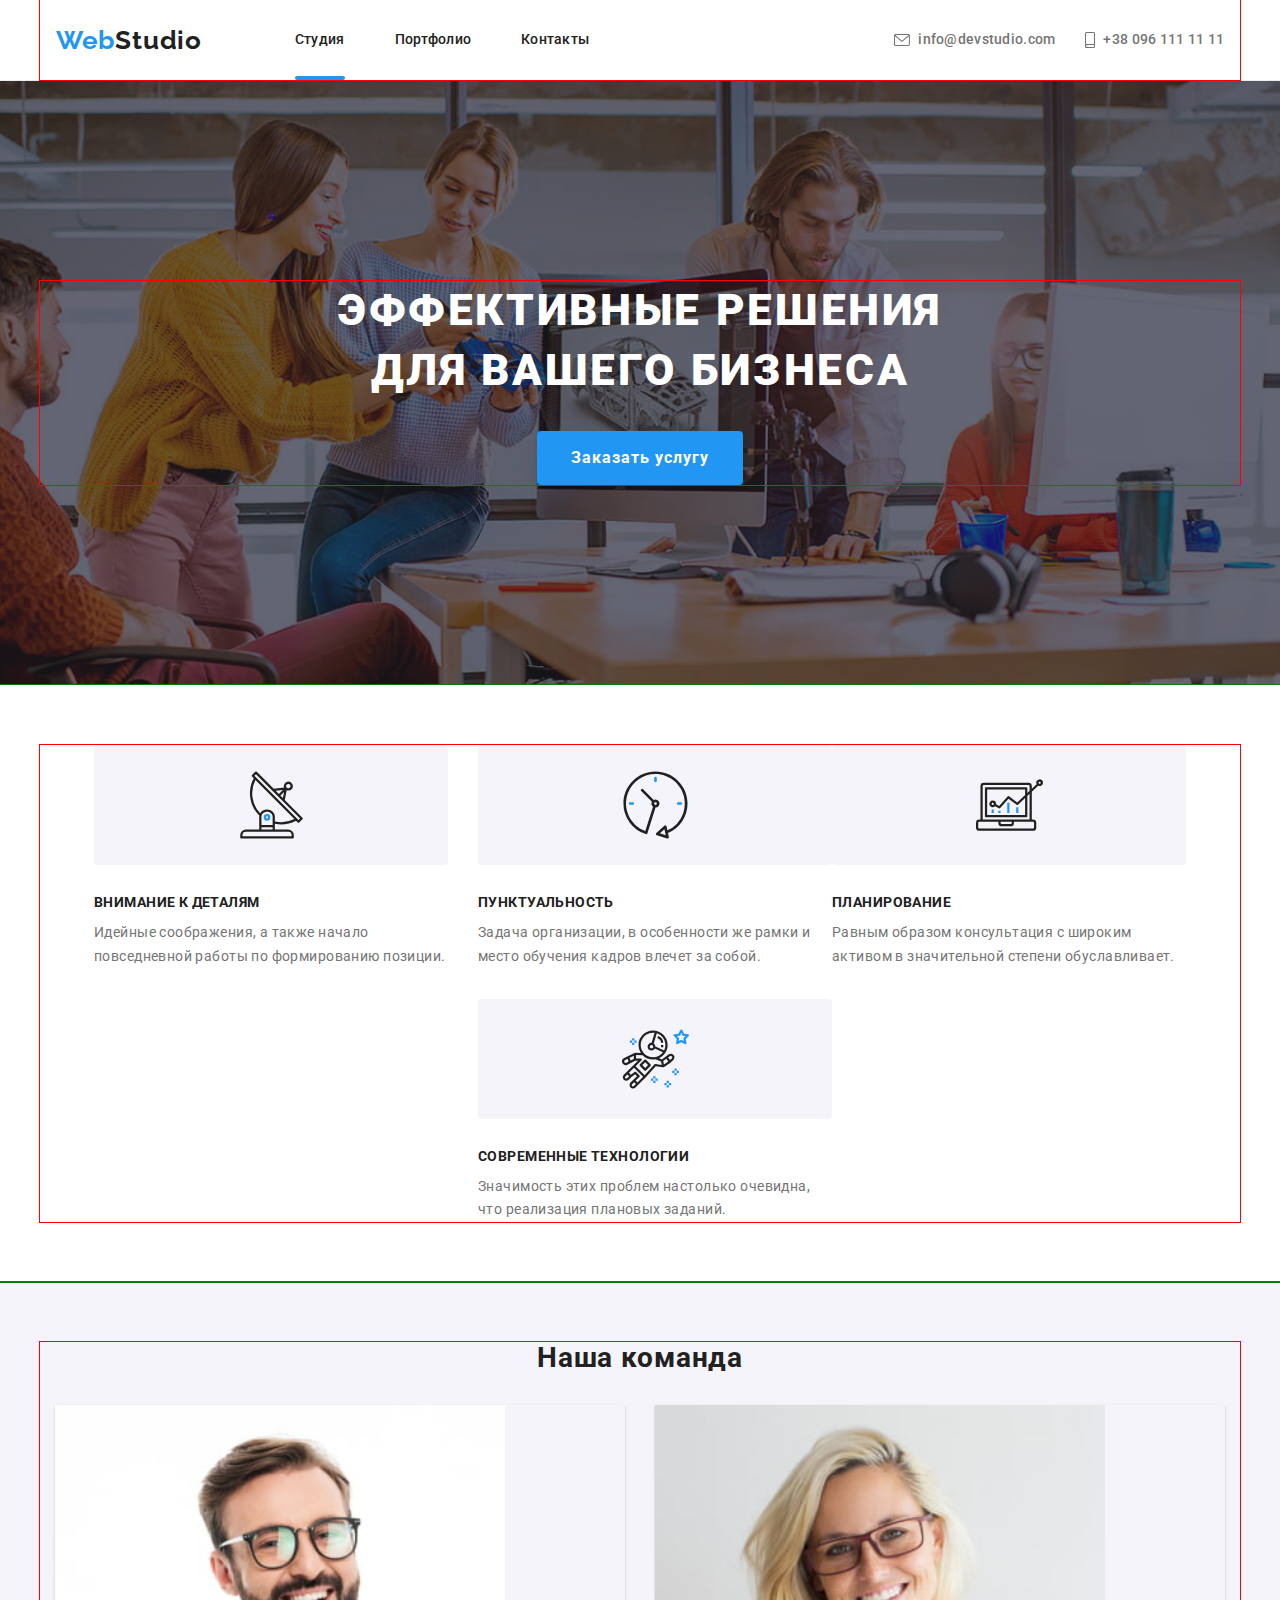
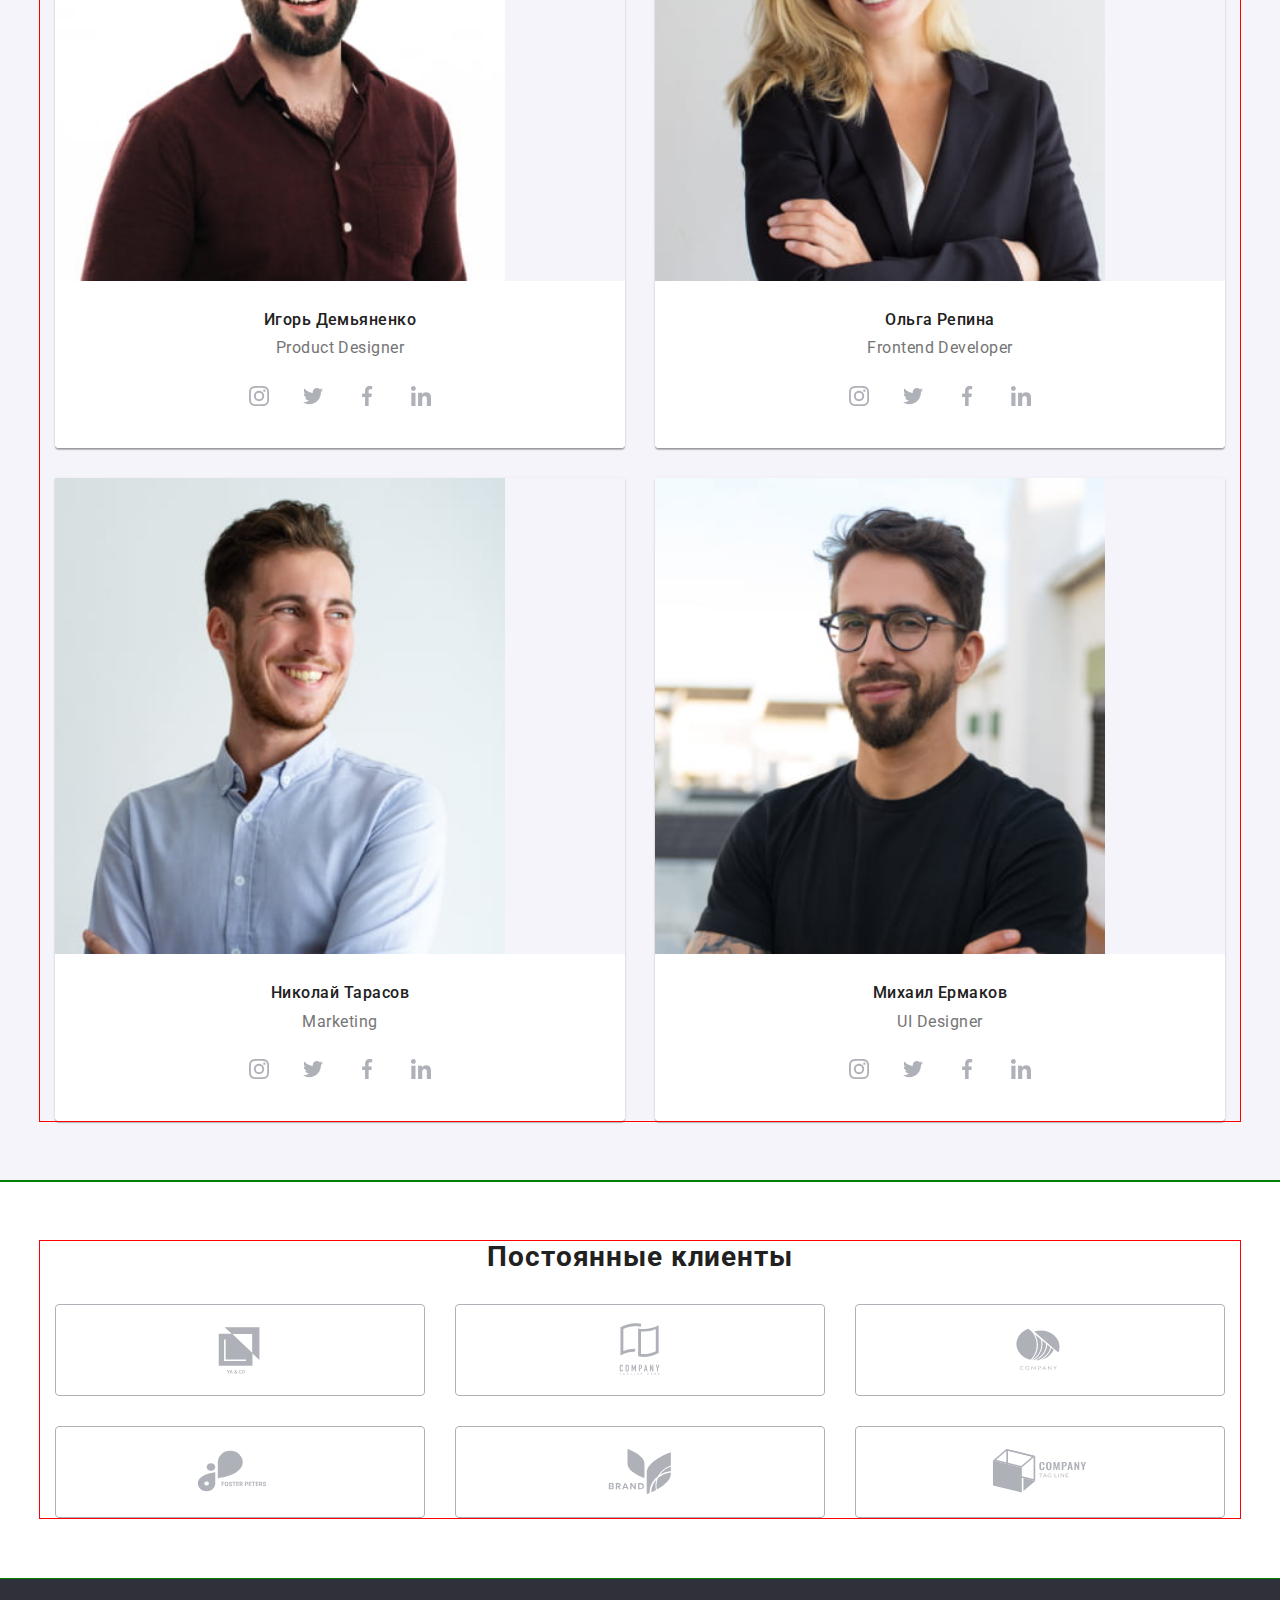
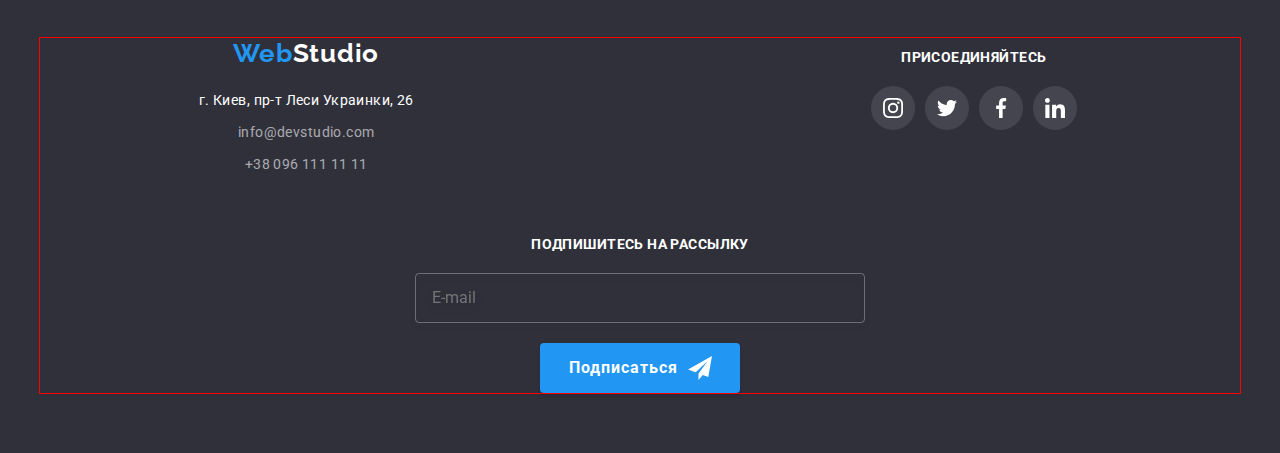
==== commit 9c9920e0: "Секция хедер и герой адаптированы под десктоп" ====
--- a/index.html
+++ b/index.html
@@ -37,14 +37,14 @@
                 <ul class="auth-info">
                     <li class="auth-info__item">
                         <a href="tel:+380961111111" class="auth-info__link auth-info__link--menu-size">
-                            <svg class="auth-info__icon" width="10" height="14">
+                            <svg class="auth-info__icon auth-info__icon--size-tel">
                                 <use href="./images/icons.svg#smartphone"></use>
                             </svg>
                             +38 096 111 11 11</a>
                     </li>
                     <li class="auth-info__item">
                         <a href="mailto:info@devstudio.com" class="auth-info__link">
-                            <svg class="auth-info__icon" width="14" height="10">
+                            <svg class="auth-info__icon auth-info__icon--size-mail">
                                 <use href="./images/icons.svg#envelope"></use>
                             </svg>
                             info@devstudio.com</a>
--- a/css/main.min.css
+++ b/css/main.min.css
@@ -1,2 +1,2 @@
-body{color:#757575;background-color:#fff;font-family:"Roboto",sans-serif}h1,h2,h3,ul,p{margin-top:0;margin-bottom:0}ul{padding-left:0}img{display:block;max-width:100%;height:auto}.nav-menu__list,.auth-info,.benefits-list,.employment__list,.workers__list,.footer-address__list,.filter-list,.projects-list,.regular-customers__list,.workers-soc-thumb,.footer-soc-thumb,.modal-form__list,.menu-soc-list{list-style-type:none}.hiden-title{position:absolute;width:1px;height:1px;margin:-1px;border:0;padding:0;white-space:nowrap;-webkit-clip-path:inset(100%);clip-path:inset(100%);clip:rect(0 0 0 0);overflow:hidden}.container{max-width:450px;margin-right:auto;margin-left:auto;outline:red solid 1px}@media screen and (min-width: 768px){.container{max-width:738px}}.section{padding-top:60px;padding-bottom:60px;outline:green solid 1px}.button{font-weight:700;font-size:16px;line-height:1.88;text-align:center;letter-spacing:0.06em;border-radius:4px;cursor:pointer}.main-button--features{padding:10px 32px;-webkit-box-shadow:0px 4px 4px rgba(0,0,0,0.15);box-shadow:0px 4px 4px rgba(0,0,0,0.15);border-color:transparent}.button--accent{color:#fff;background-color:#2196F3}.menu-button,.menu-button-close{padding:0;border:none;background-color:transparent;cursor:pointer}.button--filter{color:#212121;background-color:#F5F4FA;-webkit-transition:color 250ms cubic-bezier(0.4, 0, 0.2, 1),background-color 250ms cubic-bezier(0.4, 0, 0.2, 1),-webkit-box-shadow 250ms cubic-bezier(0.4, 0, 0.2, 1);transition:color 250ms cubic-bezier(0.4, 0, 0.2, 1),background-color 250ms cubic-bezier(0.4, 0, 0.2, 1),-webkit-box-shadow 250ms cubic-bezier(0.4, 0, 0.2, 1);transition:color 250ms cubic-bezier(0.4, 0, 0.2, 1),background-color 250ms cubic-bezier(0.4, 0, 0.2, 1),box-shadow 250ms cubic-bezier(0.4, 0, 0.2, 1);transition:color 250ms cubic-bezier(0.4, 0, 0.2, 1),background-color 250ms cubic-bezier(0.4, 0, 0.2, 1),box-shadow 250ms cubic-bezier(0.4, 0, 0.2, 1),-webkit-box-shadow 250ms cubic-bezier(0.4, 0, 0.2, 1)}.button--filter:hover,.button--filter:focus{color:#fff;background-color:#2196F3;-webkit-box-shadow:0px 3px 1px rgba(0,0,0,0.1),0px 1px 2px rgba(0,0,0,0.08),0px 2px 2px rgba(0,0,0,0.12);box-shadow:0px 3px 1px rgba(0,0,0,0.1),0px 1px 2px rgba(0,0,0,0.08),0px 2px 2px rgba(0,0,0,0.12)}.filter-button--features{font-weight:500;line-height:1.6;padding:6px 22px;border-color:transparent}.submit-button--features{padding:10px 55px 10px 56px;margin-top:30px;-webkit-box-shadow:0px 4px 4px rgba(0,0,0,0.15);box-shadow:0px 4px 4px rgba(0,0,0,0.15);border:none}.apply-button--features{display:-webkit-box;display:-ms-flexbox;display:flex;-webkit-box-align:center;-ms-flex-align:center;align-items:center;padding:10px 28px 10px 29px;margin:20px auto auto auto;-webkit-box-shadow:0px 4px 4px rgba(0,0,0,0.15);box-shadow:0px 4px 4px rgba(0,0,0,0.15);border:none}.hidden-section{display:none}.page-header{border-bottom:1px solid #ECECEC}.page-header--flex{display:-webkit-box;display:-ms-flexbox;display:flex;position:relative;-webkit-box-align:center;-ms-flex-align:center;align-items:center;-webkit-box-pack:justify;-ms-flex-pack:justify;justify-content:space-between;padding:16px 0}@media screen and (min-width: 768px){.page-header--flex{-webkit-box-pack:center;-ms-flex-pack:center;justify-content:center;padding:0}}.menu-button .close-menu-icon{display:none}@media screen and (min-width: 768px){.menu-button{display:none}}.nav-menu{margin-bottom:302px}@media screen and (min-width: 768px){.nav-menu{margin-bottom:0;margin-left:88px}}@media screen and (min-width: 768px){.nav-menu__list{display:-webkit-box;display:-ms-flexbox;display:flex;-webkit-box-pack:center;-ms-flex-pack:center;justify-content:center;-webkit-box-align:center;-ms-flex-align:center;align-items:center}}.auth-info{margin-bottom:64px}@media screen and (min-width: 768px){.auth-info{margin-bottom:0;margin-left:84px;display:-webkit-box;display:-ms-flexbox;display:flex;-webkit-box-orient:vertical;-webkit-box-direction:reverse;-ms-flex-direction:column-reverse;flex-direction:column-reverse}}.logo{color:#2196F3;font-family:"Raleway",sans-serif;font-weight:700;font-size:24px;line-height:1.16;letter-spacing:0.03em;text-decoration:none}.logo--accent.logo--dark{color:#212121}.nav-menu__link{font-weight:500;font-size:40px;line-height:1.17;letter-spacing:0.02em;text-decoration:none;color:#212121;-webkit-transition:color 250ms cubic-bezier(0.4, 0, 0.2, 1);transition:color 250ms cubic-bezier(0.4, 0, 0.2, 1)}.nav-menu__link:hover,.nav-menu__link:focus{color:#2196F3}@media screen and (min-width: 768px){.nav-menu__link{position:relative;display:inline-block;padding-top:32px;padding-bottom:32px;font-size:14px;line-height:1.14}.nav-menu__link.nav-menu__link--current-page::after{content:'';position:absolute;bottom:0;left:0;width:100%;height:4px;border-radius:2px;opacity:1;background-color:#2196F3}}.nav-menu__item:not(:last-child){margin-bottom:35px}@media screen and (min-width: 768px){.nav-menu__item:not(:last-child){margin-bottom:0}.nav-menu__item:not(:first-child){margin-left:50px}}.auth-info__link{color:#757575;font-weight:500;font-size:24px;line-height:1.16;letter-spacing:0.02em;text-decoration:none;-webkit-transition:color 250ms cubic-bezier(0.4, 0, 0.2, 1);transition:color 250ms cubic-bezier(0.4, 0, 0.2, 1)}.auth-info__link--menu-size{font-size:34px;line-height:1.17}.auth-info__link:hover,.auth-info__link:focus{color:#2196F3}@media screen and (min-width: 768px){.auth-info__link{font-size:12px;display:-webkit-box;display:-ms-flexbox;display:flex;-webkit-box-align:center;-ms-flex-align:center;align-items:center}}@media screen and (max-width: 767px){.auth-info__icon{display:none}}.auth-info__icon{fill:#757575;margin-right:8px;-webkit-transition:fill 250ms cubic-bezier(0.4, 0, 0.2, 1);transition:fill 250ms cubic-bezier(0.4, 0, 0.2, 1)}.auth-info__item:not(:last-child){margin-bottom:35px}@media screen and (min-width: 768px){.auth-info__item:not(:last-child){margin-bottom:0}.auth-info__item:not(:first-child){margin-bottom:10px}}.hero__title{color:#fff;margin:0 auto 30px;max-width:360px;font-weight:900;font-size:26px;line-height:1.62;text-align:center;letter-spacing:0.06em;text-transform:uppercase}.hero{background-color:#2F303A;background-image:-webkit-gradient(linear, left top, right top, from(rgba(47,48,58,0.4)), to(rgba(47,48,58,0.4))),url(../../images/phone/hero_phone/hero.jpg);background-image:linear-gradient(to right, rgba(47,48,58,0.4), rgba(47,48,58,0.4)),url(../../images/phone/hero_phone/hero.jpg);background-size:cover;background-position:center;background-repeat:no-repeat;text-align:center;padding-top:118px;padding-bottom:118px;margin-left:auto;margin-right:auto;max-width:768px}@media screen and (min-width: 768px){.hero{background-image:-webkit-gradient(linear, left top, right top, from(rgba(47,48,58,0.4)), to(rgba(47,48,58,0.4))),url(../../images/tablet/hero_tablet/hero.jpg);background-image:linear-gradient(to right, rgba(47,48,58,0.4), rgba(47,48,58,0.4)),url(../../images/tablet/hero_tablet/hero.jpg)}}.phone-menu{width:100vw;height:100vh;padding:48px 40px;z-index:99;position:fixed;top:0;left:0;overflow-y:scroll;background-color:#fff}.phone-menu.is-hidden{display:none}@media screen and (min-width: 768px){.phone-menu{-webkit-box-pack:center;-ms-flex-pack:center;justify-content:center;-webkit-box-align:center;-ms-flex-align:center;align-items:center;width:auto;height:auto;padding:0;position:static;overflow:hidden;background-color:transparent}.phone-menu.is-hidden{display:-webkit-box;display:-ms-flexbox;display:flex}}.menu-button-close{position:absolute;top:21px;right:25px}@media screen and (min-width: 768px){.menu-button-close{display:none}}.menu-soc-list{display:-webkit-box;display:-ms-flexbox;display:flex;-webkit-box-pack:center;-ms-flex-pack:center;justify-content:center;-webkit-box-align:center;-ms-flex-align:center;align-items:center}@media screen and (min-width: 768px){.menu-soc-list{display:none}}.menu-soc-list__link{padding:0 10px;font-weight:500;font-size:18px;line-height:1.22;letter-spacing:0.02em;text-decoration:none;color:#2196F3}.menu-soc-list__item:not(:last-child){border-right:1px solid rgba(33,33,33,0.2)}.backdrop{position:fixed;top:0;left:0;z-index:99;width:100%;height:100%;background-color:rgba(0,0,0,0.2);opacity:1;-webkit-transition:opacity 250ms cubic-bezier(0.4, 0, 0.2, 1);transition:opacity 250ms cubic-bezier(0.4, 0, 0.2, 1)}.backdrop.is-hidden{opacity:0;pointer-events:none}.backdrop.is-hidden .modal{-webkit-transform:translate(-50%, -50%) scale(0.8);transform:translate(-50%, -50%) scale(0.8)}.modal{position:absolute;top:50%;left:50%;-webkit-transform:translate(-50%, -50%) scale(1);transform:translate(-50%, -50%) scale(1);max-width:450px;width:100%;max-height:609px;height:100%;padding:40px;overflow-y:scroll;background:#fff;-webkit-box-shadow:0px 1px 3px rgba(0,0,0,0.12),0px 1px 1px rgba(0,0,0,0.14),0px 2px 1px rgba(0,0,0,0.2);box-shadow:0px 1px 3px rgba(0,0,0,0.12),0px 1px 1px rgba(0,0,0,0.14),0px 2px 1px rgba(0,0,0,0.2);border-radius:4px;-webkit-transition:-webkit-transform 250ms cubic-bezier(0.4, 0, 0.2, 1);transition:-webkit-transform 250ms cubic-bezier(0.4, 0, 0.2, 1);transition:transform 250ms cubic-bezier(0.4, 0, 0.2, 1);transition:transform 250ms cubic-bezier(0.4, 0, 0.2, 1), -webkit-transform 250ms cubic-bezier(0.4, 0, 0.2, 1)}.close-modal-button{position:absolute;top:8px;right:8px;padding:0;border:none;font:inherit;color:inherit;background-color:transparent;cursor:pointer}.close-modal-button:hover .close-modal-button__icon,.close-modal-button:focus .close-modal-button__icon{fill:#2196F3}.close-modal-button__icon{-webkit-transition:fill 250ms cubic-bezier(0.4, 0, 0.2, 1);transition:fill 250ms cubic-bezier(0.4, 0, 0.2, 1)}.modal__title{margin-bottom:12px;font-size:20px;line-height:1.15;text-align:center;letter-spacing:0.03em;color:#212121}.modal-form__item{display:-webkit-box;display:-ms-flexbox;display:flex;-webkit-box-orient:vertical;-webkit-box-direction:normal;-ms-flex-direction:column;flex-direction:column;-webkit-box-align:start;-ms-flex-align:start;align-items:flex-start}.modal-form__item:not(:last-child){margin-bottom:10px}.modal-form__input-thumb{position:relative;width:100%}.modal-form__list{margin-bottom:20px}.modal-form__label{margin-bottom:4px;font-size:12px;line-height:1.16;letter-spacing:0.01em;color:#757575}.modal-form__input{width:100%;height:40px;padding-left:42px;border:1px solid rgba(33,33,33,0.2);border-radius:4px;-webkit-transition:outline 250ms cubic-bezier(0.4, 0, 0.2, 1);transition:outline 250ms cubic-bezier(0.4, 0, 0.2, 1)}.modal-form__input:focus{outline:1px solid #2196F3}.modal-form__input:focus-within+.modal-form__icon{fill:#2196F3}.modal-form__input--text-area{height:120px;resize:none;padding:12px 16px;font-size:12px;line-height:1.16;letter-spacing:0.01em}.modal-form__input--text-area::-webkit-input-placeholder{color:rgba(117,117,117,0.5)}.modal-form__input--text-area:-ms-input-placeholder{color:rgba(117,117,117,0.5)}.modal-form__input--text-area::-ms-input-placeholder{color:rgba(117,117,117,0.5)}.modal-form__input--text-area::placeholder{color:rgba(117,117,117,0.5)}.modal-form__icon{position:absolute;top:50%;left:12px;-webkit-transform:translateY(-50%);transform:translateY(-50%);-webkit-transition:fill 250ms cubic-bezier(0.4, 0, 0.2, 1);transition:fill 250ms cubic-bezier(0.4, 0, 0.2, 1)}.privacy-policy-thumb{display:-webkit-box;display:-ms-flexbox;display:flex;-webkit-box-align:center;-ms-flex-align:center;align-items:center}.modal-form__checkbox-thumb{display:-webkit-box;display:-ms-flexbox;display:flex;-webkit-box-orient:horizontal;-webkit-box-direction:normal;-ms-flex-direction:row;flex-direction:row;-webkit-box-align:center;-ms-flex-align:center;align-items:center;-webkit-box-pack:center;-ms-flex-pack:center;justify-content:center}.modal-form__checkbox{position:absolute;-webkit-appearance:none;-moz-appearance:none;appearance:none}.modal-form__checkbox:not(:checked)+.modal-form__checkbox-icon{fill:transparent;border:2px solid #212121;border-radius:2px}.modal-form__checkbox:checked+.modal-form__checkbox-icon{fill:#2196F3}.modal-form__checkbox-icon{margin-right:8px}.modal-form__checkbox-label{display:-webkit-box;display:-ms-flexbox;display:flex;-webkit-box-align:center;-ms-flex-align:center;align-items:center;font-size:12px;line-height:1.16;letter-spacing:0.03em;color:#757575}.modal-form__privacy-policy-link{color:#2196F3}.benefits-list__title{color:#212121;margin-bottom:10px;font-weight:700;font-size:14px;line-height:1.14;letter-spacing:0.03em;text-align:center;text-transform:uppercase}.benefits-list__text{color:#757575;font-size:14px;line-height:1.71;letter-spacing:0.03em}.benefits-list__item{max-width:450px}.benefits-list__item:not(:last-child){margin-bottom:30px}.benefits-list__thumb{display:-webkit-box;display:-ms-flexbox;display:flex;-webkit-box-align:center;-ms-flex-align:center;align-items:center;-webkit-box-pack:center;-ms-flex-pack:center;justify-content:center;width:100%;background-color:#F5F4FA;border-radius:4px;padding-top:25px;padding-bottom:25px;margin-bottom:30px}.workers{background-color:#F5F4FA}.workers__title{color:#212121;margin-bottom:30px;font-weight:700;font-size:28px;line-height:1.17;text-align:center;letter-spacing:0.03em}.workers__name{color:#212121;margin-bottom:10px;text-align:center;font-weight:500;font-size:16px;line-height:1.18;letter-spacing:0.03em}.workers__position{color:#757575;text-align:center;font-size:16px;line-height:1.18;letter-spacing:0.03em}.workers__item:not(:last-child){margin-bottom:30px}.workers__card{-webkit-box-shadow:0px 1px 3px rgba(0,0,0,0.12),0px 1px 1px rgba(0,0,0,0.14),0px 2px 1px rgba(0,0,0,0.2);box-shadow:0px 1px 3px rgba(0,0,0,0.12),0px 1px 1px rgba(0,0,0,0.14),0px 2px 1px rgba(0,0,0,0.2);border-radius:0px 0px 4px 4px}.workers__card-bottom{background-color:#fff;padding:30px 0;border-radius:0px 0px 4px 4px}.workers-soc-thumb{display:-webkit-box;display:-ms-flexbox;display:flex;-webkit-box-pack:center;-ms-flex-pack:center;justify-content:center;margin-top:16px}.workers-soc-thumb__item:not(:first-child){margin-left:10px}.workers-soc-thumb__link{display:-webkit-box;display:-ms-flexbox;display:flex;-webkit-box-align:center;-ms-flex-align:center;align-items:center;-webkit-box-pack:center;-ms-flex-pack:center;justify-content:center;width:44px;height:44px;border-radius:50%;-webkit-transition:background-color 250ms cubic-bezier(0.4, 0, 0.2, 1);transition:background-color 250ms cubic-bezier(0.4, 0, 0.2, 1)}.workers-soc-thumb__link:hover,.workers-soc-thumb__link:focus{background-color:#2196F3}.workers-soc-thumb__link:hover .workers-soc-thumb__icon,.workers-soc-thumb__link:focus .workers-soc-thumb__icon{fill:#fff}.workers-soc-thumb__icon{fill:#AFB1B8;-webkit-transition:fill 250ms cubic-bezier(0.4, 0, 0.2, 1);transition:fill 250ms cubic-bezier(0.4, 0, 0.2, 1)}.regular-customers__list{display:-webkit-box;display:-ms-flexbox;display:flex;-webkit-box-align:center;-ms-flex-align:center;align-items:center;-webkit-box-pack:center;-ms-flex-pack:center;justify-content:center;-ms-flex-wrap:wrap;flex-wrap:wrap}.regular-customers__title{color:#212121;margin-bottom:30px;font-weight:700;font-size:28px;line-height:1.17;text-align:center;letter-spacing:0.03em}.regular-customers__item{-ms-flex-preferred-size:calc((100% - 30px) / 2);flex-basis:calc((100% - 30px) / 2);height:92px}.regular-customers__item:nth-child(2n){margin-left:30px}.regular-customers__item:not(:nth-last-child(-n+2)){margin-bottom:30px}.regular-customers__link{display:-webkit-box;display:-ms-flexbox;display:flex;-webkit-box-align:center;-ms-flex-align:center;align-items:center;-webkit-box-pack:center;-ms-flex-pack:center;justify-content:center;width:100%;height:100%;border:1px solid #AFB1B8;border-radius:4px;-webkit-transition:border-color 250ms cubic-bezier(0.4, 0, 0.2, 1);transition:border-color 250ms cubic-bezier(0.4, 0, 0.2, 1)}.regular-customers__link:hover,.regular-customers__link:focus{border-color:#2196F3}.regular-customers__link:hover .regular-customers__icon,.regular-customers__link:focus .regular-customers__icon{fill:#2196F3}.regular-customers__icon{fill:#AFB1B8;-webkit-transition:fill 250ms cubic-bezier(0.4, 0, 0.2, 1);transition:fill 250ms cubic-bezier(0.4, 0, 0.2, 1)}.page-footer{background-color:#2F303A;padding:60px 0}.footer-logo{display:block;text-align:center}.footer-address{margin-top:20px}.logo--accent.logo--light{color:#fff}.footer-address__item:not(:first-child){margin-top:8px}.footer-address__link{display:block;font-style:normal;font-size:14px;line-height:1.71;letter-spacing:0.03em;text-align:center;text-decoration:none;-webkit-transition:color 250ms cubic-bezier(0.4, 0, 0.2, 1);transition:color 250ms cubic-bezier(0.4, 0, 0.2, 1)}.footer-address__link:hover,.footer-address__link:focus{color:#2196F3}.footer-address__link--geo{color:#fff}.footer-address__link--mail,.footer-address__link--tel{color:rgba(255,255,255,0.6)}.footer-soc-thumb{display:-webkit-box;display:-ms-flexbox;display:flex;-webkit-box-pack:center;-ms-flex-pack:center;justify-content:center;margin-top:20px}.page-footer__title{font-size:14px;line-height:1.14;letter-spacing:0.03em;text-transform:uppercase;text-align:center;color:#fff}.page-footer__item:not(:last-child){margin-bottom:60px}.footer-icon{fill:#fff}.footer-soc-thumb__item:not(:first-child){margin-left:10px}.footer-soc-thumb__link{display:-webkit-box;display:-ms-flexbox;display:flex;-webkit-box-align:center;-ms-flex-align:center;align-items:center;-webkit-box-pack:center;-ms-flex-pack:center;justify-content:center;width:44px;height:44px;border-radius:50%;-webkit-transition:background-color 250ms cubic-bezier(0.4, 0, 0.2, 1);transition:background-color 250ms cubic-bezier(0.4, 0, 0.2, 1)}.footer-soc-thumb__link:hover,.footer-soc-thumb__link:focus{background-color:#2196F3}.footer-soc-thumb__link--bg-color{background-color:rgba(255,255,255,0.1)}.footer-form{margin-top:20px}.footer-form__input{display:block;height:50px;max-width:358px;width:100%;padding-left:16px;margin-left:auto;margin-right:auto;font-size:16px;line-height:1.25;color:rgba(255,255,255,0.6);background-color:transparent;border:1px solid rgba(255,255,255,0.3);-webkit-filter:drop-shadow(0px 4px 4px rgba(0,0,0,0.15));filter:drop-shadow(0px 4px 4px rgba(0,0,0,0.15));border-radius:4px}.footer-form__icon{margin-left:10px}.filter-list{display:-webkit-box;display:-ms-flexbox;display:flex;-ms-flex-wrap:wrap;flex-wrap:wrap;margin-bottom:40px}.filter-list__item{margin-left:8px}.filter-list__item:nth-child(-n+3){margin-bottom:15px}.filter-list__item:nth-child(3n+1){margin-left:0}.project-card-meta__title{color:#212121;margin-bottom:4px;font-weight:700;font-size:18px;line-height:2;letter-spacing:0.06em}.project-card-meta__group{color:#757575;font-size:16px;line-height:1.88;letter-spacing:0.03em}.projects-list__item:not(:last-child){margin-bottom:30px}.projects-list__link{display:block;text-decoration:none;-webkit-transition:-webkit-box-shadow 250ms cubic-bezier(0.4, 0, 0.2, 1);transition:-webkit-box-shadow 250ms cubic-bezier(0.4, 0, 0.2, 1);transition:box-shadow 250ms cubic-bezier(0.4, 0, 0.2, 1);transition:box-shadow 250ms cubic-bezier(0.4, 0, 0.2, 1), -webkit-box-shadow 250ms cubic-bezier(0.4, 0, 0.2, 1)}.projects-list__link:hover,.projects-list__link:focus{-webkit-box-shadow:0px 1px 1px rgba(0,0,0,0.12),0px 4px 4px rgba(0,0,0,0.06),1px 4px 6px rgba(0,0,0,0.16);box-shadow:0px 1px 1px rgba(0,0,0,0.12),0px 4px 4px rgba(0,0,0,0.06),1px 4px 6px rgba(0,0,0,0.16)}.projects-list__link:hover .card-overlay,.projects-list__link:focus .card-overlay{-webkit-transform:translateY(0);transform:translateY(0)}.project-card-meta{padding:20px 24px;border-right:1px solid #EEEEEE;border-bottom:1px solid #EEEEEE;border-left:1px solid #EEEEEE}.projects-card-top{position:relative;overflow:hidden}.card-overlay{position:absolute;top:0;left:0;width:100%;height:100%;padding:63px 24px;background:rgba(33,150,243,0.9);-webkit-transform:translateY(100%);transform:translateY(100%);-webkit-transition:-webkit-transform 250ms cubic-bezier(0.4, 0, 0.2, 1);transition:-webkit-transform 250ms cubic-bezier(0.4, 0, 0.2, 1);transition:transform 250ms cubic-bezier(0.4, 0, 0.2, 1);transition:transform 250ms cubic-bezier(0.4, 0, 0.2, 1), -webkit-transform 250ms cubic-bezier(0.4, 0, 0.2, 1)}.card-overlay__text{font-size:18px;line-height:1.56;letter-spacing:0.03em;color:#fff}
+body{color:#757575;background-color:#fff;font-family:"Roboto",sans-serif}h1,h2,h3,ul,p{margin-top:0;margin-bottom:0}ul{padding-left:0}img{display:block;max-width:100%;height:auto}.nav-menu__list,.auth-info,.benefits-list,.employment__list,.workers__list,.footer-address__list,.filter-list,.projects-list,.regular-customers__list,.workers-soc-thumb,.footer-soc-thumb,.modal-form__list,.menu-soc-list{list-style-type:none}.hiden-title{position:absolute;width:1px;height:1px;margin:-1px;border:0;padding:0;white-space:nowrap;-webkit-clip-path:inset(100%);clip-path:inset(100%);clip:rect(0 0 0 0);overflow:hidden}.container{max-width:450px;margin-right:auto;margin-left:auto;outline:red solid 1px}@media screen and (min-width: 768px){.container{max-width:738px}}@media screen and (min-width: 1200px){.container{max-width:1200px;padding:0 15px}}.section{padding-top:60px;padding-bottom:60px;outline:green solid 1px}.button{font-weight:700;font-size:16px;line-height:1.88;text-align:center;letter-spacing:0.06em;border-radius:4px;cursor:pointer}.main-button--features{padding:10px 32px;-webkit-box-shadow:0px 4px 4px rgba(0,0,0,0.15);box-shadow:0px 4px 4px rgba(0,0,0,0.15);border-color:transparent}.button--accent{color:#fff;background-color:#2196F3}.menu-button,.menu-button-close{padding:0;border:none;background-color:transparent;cursor:pointer}.button--filter{color:#212121;background-color:#F5F4FA;-webkit-transition:color 250ms cubic-bezier(0.4, 0, 0.2, 1),background-color 250ms cubic-bezier(0.4, 0, 0.2, 1),-webkit-box-shadow 250ms cubic-bezier(0.4, 0, 0.2, 1);transition:color 250ms cubic-bezier(0.4, 0, 0.2, 1),background-color 250ms cubic-bezier(0.4, 0, 0.2, 1),-webkit-box-shadow 250ms cubic-bezier(0.4, 0, 0.2, 1);transition:color 250ms cubic-bezier(0.4, 0, 0.2, 1),background-color 250ms cubic-bezier(0.4, 0, 0.2, 1),box-shadow 250ms cubic-bezier(0.4, 0, 0.2, 1);transition:color 250ms cubic-bezier(0.4, 0, 0.2, 1),background-color 250ms cubic-bezier(0.4, 0, 0.2, 1),box-shadow 250ms cubic-bezier(0.4, 0, 0.2, 1),-webkit-box-shadow 250ms cubic-bezier(0.4, 0, 0.2, 1)}.button--filter:hover,.button--filter:focus{color:#fff;background-color:#2196F3;-webkit-box-shadow:0px 3px 1px rgba(0,0,0,0.1),0px 1px 2px rgba(0,0,0,0.08),0px 2px 2px rgba(0,0,0,0.12);box-shadow:0px 3px 1px rgba(0,0,0,0.1),0px 1px 2px rgba(0,0,0,0.08),0px 2px 2px rgba(0,0,0,0.12)}.filter-button--features{font-weight:500;line-height:1.6;padding:6px 22px;border-color:transparent}.submit-button--features{padding:10px 55px 10px 56px;margin-top:30px;-webkit-box-shadow:0px 4px 4px rgba(0,0,0,0.15);box-shadow:0px 4px 4px rgba(0,0,0,0.15);border:none}.apply-button--features{display:-webkit-box;display:-ms-flexbox;display:flex;-webkit-box-align:center;-ms-flex-align:center;align-items:center;padding:10px 28px 10px 29px;margin:20px auto auto auto;-webkit-box-shadow:0px 4px 4px rgba(0,0,0,0.15);box-shadow:0px 4px 4px rgba(0,0,0,0.15);border:none}.hidden-section{display:none}.page-header{border-bottom:1px solid #ECECEC}.page-header--flex{display:-webkit-box;display:-ms-flexbox;display:flex;position:relative;-webkit-box-align:center;-ms-flex-align:center;align-items:center;-webkit-box-pack:justify;-ms-flex-pack:justify;justify-content:space-between;padding-top:16px;padding-bottom:16px}@media screen and (min-width: 768px){.page-header--flex{-webkit-box-pack:center;-ms-flex-pack:center;justify-content:center;padding-top:0;padding-bottom:0}}.menu-button .close-menu-icon{display:none}@media screen and (min-width: 768px){.menu-button{display:none}}.nav-menu{margin-bottom:302px}@media screen and (min-width: 768px){.nav-menu{margin-bottom:0;margin-left:88px}}@media screen and (min-width: 1200px){.nav-menu{margin-left:93px}}@media screen and (min-width: 768px){.nav-menu__list{display:-webkit-box;display:-ms-flexbox;display:flex;-webkit-box-pack:center;-ms-flex-pack:center;justify-content:center;-webkit-box-align:center;-ms-flex-align:center;align-items:center}}.auth-info{margin-bottom:64px}@media screen and (min-width: 768px){.auth-info{margin-bottom:0;margin-left:84px;display:-webkit-box;display:-ms-flexbox;display:flex;-webkit-box-orient:vertical;-webkit-box-direction:reverse;-ms-flex-direction:column-reverse;flex-direction:column-reverse}}@media screen and (min-width: 1200px){.auth-info{margin-left:305px;-webkit-box-orient:horizontal;-webkit-box-direction:reverse;-ms-flex-direction:row-reverse;flex-direction:row-reverse}}.logo{color:#2196F3;font-family:"Raleway",sans-serif;font-weight:700;font-size:24px;line-height:1.16;letter-spacing:0.03em;text-decoration:none}@media screen and (min-width: 1200px){.logo{font-size:26px;line-height:1.19}}.logo--accent.logo--dark{color:#212121}.nav-menu__link{font-weight:500;font-size:40px;line-height:1.17;letter-spacing:0.02em;text-decoration:none;color:#212121;-webkit-transition:color 250ms cubic-bezier(0.4, 0, 0.2, 1);transition:color 250ms cubic-bezier(0.4, 0, 0.2, 1)}.nav-menu__link:hover,.nav-menu__link:focus{color:#2196F3}@media screen and (min-width: 768px){.nav-menu__link{position:relative;display:inline-block;padding-top:32px;padding-bottom:32px;font-size:14px;line-height:1.14}.nav-menu__link.nav-menu__link--current-page::after{content:'';position:absolute;bottom:0;left:0;width:100%;height:4px;border-radius:2px;opacity:1;background-color:#2196F3}}.nav-menu__item:not(:last-child){margin-bottom:35px}@media screen and (min-width: 768px){.nav-menu__item:not(:last-child){margin-bottom:0}.nav-menu__item:not(:first-child){margin-left:50px}}.auth-info__link{color:#757575;font-weight:500;font-size:24px;line-height:1.16;letter-spacing:0.02em;text-decoration:none;-webkit-transition:color 250ms cubic-bezier(0.4, 0, 0.2, 1);transition:color 250ms cubic-bezier(0.4, 0, 0.2, 1)}.auth-info__link--menu-size{font-size:34px;line-height:1.17}.auth-info__link:hover,.auth-info__link:focus{color:#2196F3}@media screen and (min-width: 768px){.auth-info__link{font-size:12px;display:-webkit-box;display:-ms-flexbox;display:flex;-webkit-box-align:center;-ms-flex-align:center;align-items:center;padding:32px 0}.auth-info__link:hover .auth-info__icon,.auth-info__link:focus .auth-info__icon{fill:#2196F3}}@media screen and (min-width: 1200px){.auth-info__link{font-size:14px;line-height:1.14}}@media screen and (max-width: 767px){.auth-info__icon{display:none}}.auth-info__icon{fill:#757575;margin-right:8px;-webkit-transition:fill 250ms cubic-bezier(0.4, 0, 0.2, 1);transition:fill 250ms cubic-bezier(0.4, 0, 0.2, 1)}@media screen and (min-width: 767px){.auth-info__icon--size-tel{width:10px;height:14px}.auth-info__icon--size-mail{width:14px;height:10px}}@media screen and (min-width: 1200px){.auth-info__icon--size-tel{width:10px;height:16px}.auth-info__icon--size-mail{width:16px;height:12px}}.auth-info__item:not(:last-child){margin-bottom:35px}@media screen and (min-width: 768px){.auth-info__item:not(:last-child){margin-bottom:0}.auth-info__item:not(:first-child){margin-bottom:10px}}@media screen and (min-width: 1200px){.auth-info__item:not(:last-child){margin-left:30px}.auth-info__item:not(:first-child){margin-bottom:0}}.hero__title{color:#fff;margin:0 auto 30px;max-width:360px;font-weight:900;font-size:26px;line-height:1.62;text-align:center;letter-spacing:0.06em;text-transform:uppercase}@media screen and (min-width: 1200px){.hero__title{font-size:44px;line-height:1.36;max-width:696px}}.hero{background-color:#2F303A;background-image:-webkit-gradient(linear, left top, right top, from(rgba(47,48,58,0.4)), to(rgba(47,48,58,0.4))),url(../../images/phone/hero_phone/hero.jpg);background-image:linear-gradient(to right, rgba(47,48,58,0.4), rgba(47,48,58,0.4)),url(../../images/phone/hero_phone/hero.jpg);background-size:cover;background-position:center;background-repeat:no-repeat;text-align:center;padding-top:118px;padding-bottom:118px;margin-left:auto;margin-right:auto;max-width:768px}@media screen and (min-width: 768px){.hero{background-image:-webkit-gradient(linear, left top, right top, from(rgba(47,48,58,0.4)), to(rgba(47,48,58,0.4))),url(../../images/tablet/hero_tablet/hero.jpg);background-image:linear-gradient(to right, rgba(47,48,58,0.4), rgba(47,48,58,0.4)),url(../../images/tablet/hero_tablet/hero.jpg);max-width:1200px}}@media screen and (min-width: 1200px){.hero{background-image:-webkit-gradient(linear, left top, right top, from(rgba(47,48,58,0.4)), to(rgba(47,48,58,0.4))),url(../../images/desktop/hero_desktop/hero.jpg);background-image:linear-gradient(to right, rgba(47,48,58,0.4), rgba(47,48,58,0.4)),url(../../images/desktop/hero_desktop/hero.jpg);max-width:1600px;padding-top:200px;padding-bottom:200px}}.phone-menu{width:100vw;height:100vh;padding:48px 40px;z-index:99;position:fixed;top:0;left:0;overflow-y:scroll;background-color:#fff}.phone-menu.is-hidden{display:none}@media screen and (min-width: 768px){.phone-menu{-webkit-box-pack:center;-ms-flex-pack:center;justify-content:center;-webkit-box-align:center;-ms-flex-align:center;align-items:center;width:auto;height:auto;padding:0;position:static;overflow:hidden;background-color:transparent}.phone-menu.is-hidden{display:-webkit-box;display:-ms-flexbox;display:flex}}.menu-button-close{position:absolute;top:21px;right:25px}@media screen and (min-width: 768px){.menu-button-close{display:none}}.menu-soc-list{display:-webkit-box;display:-ms-flexbox;display:flex;-webkit-box-pack:center;-ms-flex-pack:center;justify-content:center;-webkit-box-align:center;-ms-flex-align:center;align-items:center}@media screen and (min-width: 768px){.menu-soc-list{display:none}}.menu-soc-list__link{padding:0 10px;font-weight:500;font-size:18px;line-height:1.22;letter-spacing:0.02em;text-decoration:none;color:#2196F3}.menu-soc-list__item:not(:last-child){border-right:1px solid rgba(33,33,33,0.2)}.backdrop{position:fixed;top:0;left:0;z-index:99;width:100%;height:100%;background-color:rgba(0,0,0,0.2);opacity:1;-webkit-transition:opacity 250ms cubic-bezier(0.4, 0, 0.2, 1);transition:opacity 250ms cubic-bezier(0.4, 0, 0.2, 1)}.backdrop.is-hidden{opacity:0;pointer-events:none}.backdrop.is-hidden .modal{-webkit-transform:translate(-50%, -50%) scale(0.8);transform:translate(-50%, -50%) scale(0.8)}.modal{position:absolute;top:50%;left:50%;-webkit-transform:translate(-50%, -50%) scale(1);transform:translate(-50%, -50%) scale(1);max-width:450px;width:100%;max-height:609px;height:100%;padding:40px;overflow-y:scroll;background:#fff;-webkit-box-shadow:0px 1px 3px rgba(0,0,0,0.12),0px 1px 1px rgba(0,0,0,0.14),0px 2px 1px rgba(0,0,0,0.2);box-shadow:0px 1px 3px rgba(0,0,0,0.12),0px 1px 1px rgba(0,0,0,0.14),0px 2px 1px rgba(0,0,0,0.2);border-radius:4px;-webkit-transition:-webkit-transform 250ms cubic-bezier(0.4, 0, 0.2, 1);transition:-webkit-transform 250ms cubic-bezier(0.4, 0, 0.2, 1);transition:transform 250ms cubic-bezier(0.4, 0, 0.2, 1);transition:transform 250ms cubic-bezier(0.4, 0, 0.2, 1), -webkit-transform 250ms cubic-bezier(0.4, 0, 0.2, 1)}.close-modal-button{position:absolute;top:8px;right:8px;padding:0;border:none;font:inherit;color:inherit;background-color:transparent;cursor:pointer}.close-modal-button:hover .close-modal-button__icon,.close-modal-button:focus .close-modal-button__icon{fill:#2196F3}.close-modal-button__icon{-webkit-transition:fill 250ms cubic-bezier(0.4, 0, 0.2, 1);transition:fill 250ms cubic-bezier(0.4, 0, 0.2, 1)}.modal__title{margin-bottom:12px;font-size:20px;line-height:1.5;text-align:center;letter-spacing:0.03em;color:#212121}.modal-form__item{display:-webkit-box;display:-ms-flexbox;display:flex;-webkit-box-orient:vertical;-webkit-box-direction:normal;-ms-flex-direction:column;flex-direction:column;-webkit-box-align:start;-ms-flex-align:start;align-items:flex-start}.modal-form__item:not(:last-child){margin-bottom:10px}.modal-form__input-thumb{position:relative;width:100%}.modal-form__list{margin-bottom:20px}.modal-form__label{margin-bottom:4px;font-size:12px;line-height:1.16;letter-spacing:0.01em;color:#757575}.modal-form__input{width:100%;height:40px;padding-left:42px;border:1px solid rgba(33,33,33,0.2);border-radius:4px;-webkit-transition:outline 250ms cubic-bezier(0.4, 0, 0.2, 1);transition:outline 250ms cubic-bezier(0.4, 0, 0.2, 1)}.modal-form__input:focus{outline:1px solid #2196F3}.modal-form__input:focus-within+.modal-form__icon{fill:#2196F3}.modal-form__input--text-area{height:120px;resize:none;padding:12px 16px;font-size:12px;line-height:1.16;letter-spacing:0.01em}.modal-form__input--text-area::-webkit-input-placeholder{color:rgba(117,117,117,0.5)}.modal-form__input--text-area:-ms-input-placeholder{color:rgba(117,117,117,0.5)}.modal-form__input--text-area::-ms-input-placeholder{color:rgba(117,117,117,0.5)}.modal-form__input--text-area::placeholder{color:rgba(117,117,117,0.5)}.modal-form__icon{position:absolute;top:50%;left:12px;-webkit-transform:translateY(-50%);transform:translateY(-50%);-webkit-transition:fill 250ms cubic-bezier(0.4, 0, 0.2, 1);transition:fill 250ms cubic-bezier(0.4, 0, 0.2, 1)}.privacy-policy-thumb{display:-webkit-box;display:-ms-flexbox;display:flex;-webkit-box-align:center;-ms-flex-align:center;align-items:center}.modal-form__checkbox-thumb{display:-webkit-box;display:-ms-flexbox;display:flex;-webkit-box-orient:horizontal;-webkit-box-direction:normal;-ms-flex-direction:row;flex-direction:row;-webkit-box-align:center;-ms-flex-align:center;align-items:center;-webkit-box-pack:center;-ms-flex-pack:center;justify-content:center}.modal-form__checkbox{position:absolute;-webkit-appearance:none;-moz-appearance:none;appearance:none}.modal-form__checkbox:not(:checked)+.modal-form__checkbox-icon{fill:transparent;border:2px solid #212121;border-radius:2px}.modal-form__checkbox:checked+.modal-form__checkbox-icon{fill:#2196F3}.modal-form__checkbox-icon{margin-right:8px}.modal-form__checkbox-label{display:-webkit-box;display:-ms-flexbox;display:flex;-webkit-box-align:center;-ms-flex-align:center;align-items:center;font-size:12px;line-height:1.16;letter-spacing:0.03em;color:#757575}.modal-form__privacy-policy-link{color:#2196F3}.benefits-list__title{color:#212121;margin-bottom:10px;font-weight:700;font-size:14px;line-height:1.14;letter-spacing:0.03em;text-align:start;text-transform:uppercase}.benefits-list__text{color:#757575;font-size:14px;line-height:1.71;letter-spacing:0.03em}@media screen and (min-width: 768px){.benefits-list{display:-webkit-box;display:-ms-flexbox;display:flex;-webkit-box-pack:center;-ms-flex-pack:center;justify-content:center;-ms-flex-wrap:wrap;flex-wrap:wrap}}.benefits-list__item{max-width:450px}.benefits-list__item:not(:last-child){margin-bottom:30px}@media screen and (min-width: 768px){.benefits-list__item{max-width:354px;-ms-flex-preferred-size:calc((100% - 30px) / 2);flex-basis:calc((100% - 30px) / 2);margin-bottom:30px}.benefits-list__item:nth-child(2n){margin-left:30px}.benefits-list__item:nth-last-child(-n+2){margin-bottom:0}}.benefits-list__thumb{display:-webkit-box;display:-ms-flexbox;display:flex;-webkit-box-align:center;-ms-flex-align:center;align-items:center;-webkit-box-pack:center;-ms-flex-pack:center;justify-content:center;width:100%;background-color:#F5F4FA;border-radius:4px;padding-top:25px;padding-bottom:25px;margin-bottom:30px}.workers{background-color:#F5F4FA}.workers__title{color:#212121;margin-bottom:30px;font-weight:700;font-size:28px;line-height:1.17;text-align:center;letter-spacing:0.03em}.workers__name{color:#212121;margin-bottom:10px;text-align:center;font-weight:500;font-size:16px;line-height:1.18;letter-spacing:0.03em}.workers__position{color:#757575;text-align:center;font-size:16px;line-height:1.18;letter-spacing:0.03em}@media screen and (min-width: 768px){.workers__list{display:-webkit-box;display:-ms-flexbox;display:flex;-ms-flex-wrap:wrap;flex-wrap:wrap;-webkit-box-pack:center;-ms-flex-pack:center;justify-content:center}}.workers__item:not(:last-child){margin-bottom:30px}@media screen and (min-width: 768px){.workers__item{-ms-flex-preferred-size:calc((100% - 30px) / 2);flex-basis:calc((100% - 30px) / 2);margin-bottom:30px}.workers__item:nth-child(2n){margin-left:30px}.workers__item:nth-last-child(-n+2){margin-bottom:0}}.workers__card{-webkit-box-shadow:0px 1px 3px rgba(0,0,0,0.12),0px 1px 1px rgba(0,0,0,0.14),0px 2px 1px rgba(0,0,0,0.2);box-shadow:0px 1px 3px rgba(0,0,0,0.12),0px 1px 1px rgba(0,0,0,0.14),0px 2px 1px rgba(0,0,0,0.2);border-radius:0px 0px 4px 4px}.workers__card-bottom{background-color:#fff;padding:30px 0;border-radius:0px 0px 4px 4px}.workers-soc-thumb{display:-webkit-box;display:-ms-flexbox;display:flex;-webkit-box-pack:center;-ms-flex-pack:center;justify-content:center;margin-top:16px}.workers-soc-thumb__item:not(:first-child){margin-left:10px}.workers-soc-thumb__link{display:-webkit-box;display:-ms-flexbox;display:flex;-webkit-box-align:center;-ms-flex-align:center;align-items:center;-webkit-box-pack:center;-ms-flex-pack:center;justify-content:center;width:44px;height:44px;border-radius:50%;-webkit-transition:background-color 250ms cubic-bezier(0.4, 0, 0.2, 1);transition:background-color 250ms cubic-bezier(0.4, 0, 0.2, 1)}.workers-soc-thumb__link:hover,.workers-soc-thumb__link:focus{background-color:#2196F3}.workers-soc-thumb__link:hover .workers-soc-thumb__icon,.workers-soc-thumb__link:focus .workers-soc-thumb__icon{fill:#fff}.workers-soc-thumb__icon{fill:#AFB1B8;-webkit-transition:fill 250ms cubic-bezier(0.4, 0, 0.2, 1);transition:fill 250ms cubic-bezier(0.4, 0, 0.2, 1)}.regular-customers__list{display:-webkit-box;display:-ms-flexbox;display:flex;-webkit-box-align:center;-ms-flex-align:center;align-items:center;-webkit-box-pack:center;-ms-flex-pack:center;justify-content:center;-ms-flex-wrap:wrap;flex-wrap:wrap}.regular-customers__title{color:#212121;margin-bottom:30px;font-weight:700;font-size:28px;line-height:1.17;text-align:center;letter-spacing:0.03em}.regular-customers__item{-ms-flex-preferred-size:calc((100% - 30px) / 2);flex-basis:calc((100% - 30px) / 2);height:92px}.regular-customers__item:nth-child(2n){margin-left:30px}.regular-customers__item:nth-child(-n+2){margin-bottom:30px}@media screen and (min-width: 768px){.regular-customers__item{-ms-flex-preferred-size:calc((100% - 30px * 2) / 3);flex-basis:calc((100% - 30px * 2) / 3);margin-bottom:30px;margin-left:30px}.regular-customers__item:nth-last-child(-n+3){margin-bottom:0}.regular-customers__item:nth-child(3n+1){margin-left:0}}.regular-customers__link{display:-webkit-box;display:-ms-flexbox;display:flex;-webkit-box-align:center;-ms-flex-align:center;align-items:center;-webkit-box-pack:center;-ms-flex-pack:center;justify-content:center;width:100%;height:100%;border:1px solid #AFB1B8;border-radius:4px;-webkit-transition:border-color 250ms cubic-bezier(0.4, 0, 0.2, 1);transition:border-color 250ms cubic-bezier(0.4, 0, 0.2, 1)}.regular-customers__link:hover,.regular-customers__link:focus{border-color:#2196F3}.regular-customers__link:hover .regular-customers__icon,.regular-customers__link:focus .regular-customers__icon{fill:#2196F3}.regular-customers__icon{fill:#AFB1B8;-webkit-transition:fill 250ms cubic-bezier(0.4, 0, 0.2, 1);transition:fill 250ms cubic-bezier(0.4, 0, 0.2, 1)}.page-footer{background-color:#2F303A;padding:60px 0}.footer-logo{display:block;text-align:center}.footer-address{margin-top:20px}.logo--accent.logo--light{color:#fff}.footer-address__item:not(:first-child){margin-top:8px}.footer-address__link{display:block;font-style:normal;font-size:14px;line-height:1.71;letter-spacing:0.03em;text-align:center;text-decoration:none;-webkit-transition:color 250ms cubic-bezier(0.4, 0, 0.2, 1);transition:color 250ms cubic-bezier(0.4, 0, 0.2, 1)}.footer-address__link:hover,.footer-address__link:focus{color:#2196F3}.footer-address__link--geo{color:#fff}.footer-address__link--mail,.footer-address__link--tel{color:rgba(255,255,255,0.6)}.footer-soc-thumb{display:-webkit-box;display:-ms-flexbox;display:flex;-webkit-box-pack:center;-ms-flex-pack:center;justify-content:center;margin-top:20px}.page-footer__title{font-size:14px;line-height:1.14;letter-spacing:0.03em;text-transform:uppercase;text-align:center;color:#fff}.page-footer__item:not(:last-child){margin-bottom:60px}@media screen and (min-width: 768px){.page-footer__item{-ms-flex-preferred-size:calc((100% - 165px) / 2);flex-basis:calc((100% - 165px) / 2)}.page-footer__item:not(:last-child){margin-bottom:0}.page-footer__item:last-child{margin-top:60px;-webkit-box-flex:1;-ms-flex-positive:1;flex-grow:1}.page-footer__item:nth-child(2){margin-left:165px}}@media screen and (min-width: 768px){.page-footer--flex{display:-webkit-box;display:-ms-flexbox;display:flex;-ms-flex-wrap:wrap;flex-wrap:wrap;-webkit-box-pack:center;-ms-flex-pack:center;justify-content:center;-webkit-box-align:baseline;-ms-flex-align:baseline;align-items:baseline}}.footer-icon{fill:#fff}.footer-soc-thumb__item:not(:first-child){margin-left:10px}.footer-soc-thumb__link{display:-webkit-box;display:-ms-flexbox;display:flex;-webkit-box-align:center;-ms-flex-align:center;align-items:center;-webkit-box-pack:center;-ms-flex-pack:center;justify-content:center;width:44px;height:44px;border-radius:50%;-webkit-transition:background-color 250ms cubic-bezier(0.4, 0, 0.2, 1);transition:background-color 250ms cubic-bezier(0.4, 0, 0.2, 1)}.footer-soc-thumb__link:hover,.footer-soc-thumb__link:focus{background-color:#2196F3}.footer-soc-thumb__link--bg-color{background-color:rgba(255,255,255,0.1)}.footer-form{margin-top:20px}.footer-form__input{display:block;height:50px;max-width:358px;width:100%;padding-left:16px;margin-left:auto;margin-right:auto;font-size:16px;line-height:1.25;color:rgba(255,255,255,0.6);background-color:transparent;border:1px solid rgba(255,255,255,0.3);-webkit-filter:drop-shadow(0px 4px 4px rgba(0,0,0,0.15));filter:drop-shadow(0px 4px 4px rgba(0,0,0,0.15));border-radius:4px}@media screen and (min-width: 768px){.footer-form__input{max-width:450px}}.footer-form__icon{margin-left:10px}.filter-list{display:-webkit-box;display:-ms-flexbox;display:flex;-ms-flex-wrap:wrap;flex-wrap:wrap;margin-bottom:40px}@media screen and (min-width: 768px){.filter-list{-ms-flex-wrap:nowrap;flex-wrap:nowrap;-webkit-box-pack:center;-ms-flex-pack:center;justify-content:center;margin-bottom:30px}}.filter-list__item{margin-right:8px}.filter-list__item:nth-child(-n+3){margin-bottom:15px}@media screen and (min-width: 768px){.filter-list__item{margin-right:0px}.filter-list__item:not(:first-child){margin-left:8px}.filter-list__item:nth-child(n){margin-bottom:0}}.project-card-meta__title{color:#212121;margin-bottom:4px;font-weight:700;font-size:18px;line-height:2;letter-spacing:0.06em}.project-card-meta__group{color:#757575;font-size:16px;line-height:1.88;letter-spacing:0.03em}@media screen and (min-width: 768px){.projects-list{display:-webkit-box;display:-ms-flexbox;display:flex;-ms-flex-wrap:wrap;flex-wrap:wrap}}.projects-list__item:not(:last-child){margin-bottom:30px}@media screen and (min-width: 768px){.projects-list__item{-ms-flex-preferred-size:calc((100% - 30px)/ 2);flex-basis:calc((100% - 30px)/ 2)}.projects-list__item:not(:nth-last-child(-n+2)){margin-bottom:30px}.projects-list__item:nth-child(2n){margin-left:30px}}.projects-list__link{display:block;height:100%;text-decoration:none;display:-webkit-box;display:-ms-flexbox;display:flex;-webkit-box-orient:vertical;-webkit-box-direction:normal;-ms-flex-direction:column;flex-direction:column;-webkit-transition:-webkit-box-shadow 250ms cubic-bezier(0.4, 0, 0.2, 1);transition:-webkit-box-shadow 250ms cubic-bezier(0.4, 0, 0.2, 1);transition:box-shadow 250ms cubic-bezier(0.4, 0, 0.2, 1);transition:box-shadow 250ms cubic-bezier(0.4, 0, 0.2, 1), -webkit-box-shadow 250ms cubic-bezier(0.4, 0, 0.2, 1)}.projects-list__link:hover,.projects-list__link:focus{-webkit-box-shadow:0px 1px 1px rgba(0,0,0,0.12),0px 4px 4px rgba(0,0,0,0.06),1px 4px 6px rgba(0,0,0,0.16);box-shadow:0px 1px 1px rgba(0,0,0,0.12),0px 4px 4px rgba(0,0,0,0.06),1px 4px 6px rgba(0,0,0,0.16)}.projects-list__link:hover .card-overlay,.projects-list__link:focus .card-overlay{-webkit-transform:translateY(0);transform:translateY(0)}.project-card-meta{padding:20px 24px;border-right:1px solid #EEEEEE;border-bottom:1px solid #EEEEEE;border-left:1px solid #EEEEEE}@media screen and (min-width: 768px){.project-card-meta{-webkit-box-flex:1;-ms-flex-positive:1;flex-grow:1}}.projects-card-top{position:relative;overflow:hidden}.card-overlay{position:absolute;top:0;left:0;width:100%;height:100%;padding:63px 24px;background:rgba(33,150,243,0.9);-webkit-transform:translateY(100%);transform:translateY(100%);-webkit-transition:-webkit-transform 250ms cubic-bezier(0.4, 0, 0.2, 1);transition:-webkit-transform 250ms cubic-bezier(0.4, 0, 0.2, 1);transition:transform 250ms cubic-bezier(0.4, 0, 0.2, 1);transition:transform 250ms cubic-bezier(0.4, 0, 0.2, 1), -webkit-transform 250ms cubic-bezier(0.4, 0, 0.2, 1)}.card-overlay__text{font-size:18px;line-height:1.56;letter-spacing:0.03em;color:#fff}
 /*# sourceMappingURL=main.min.css.map */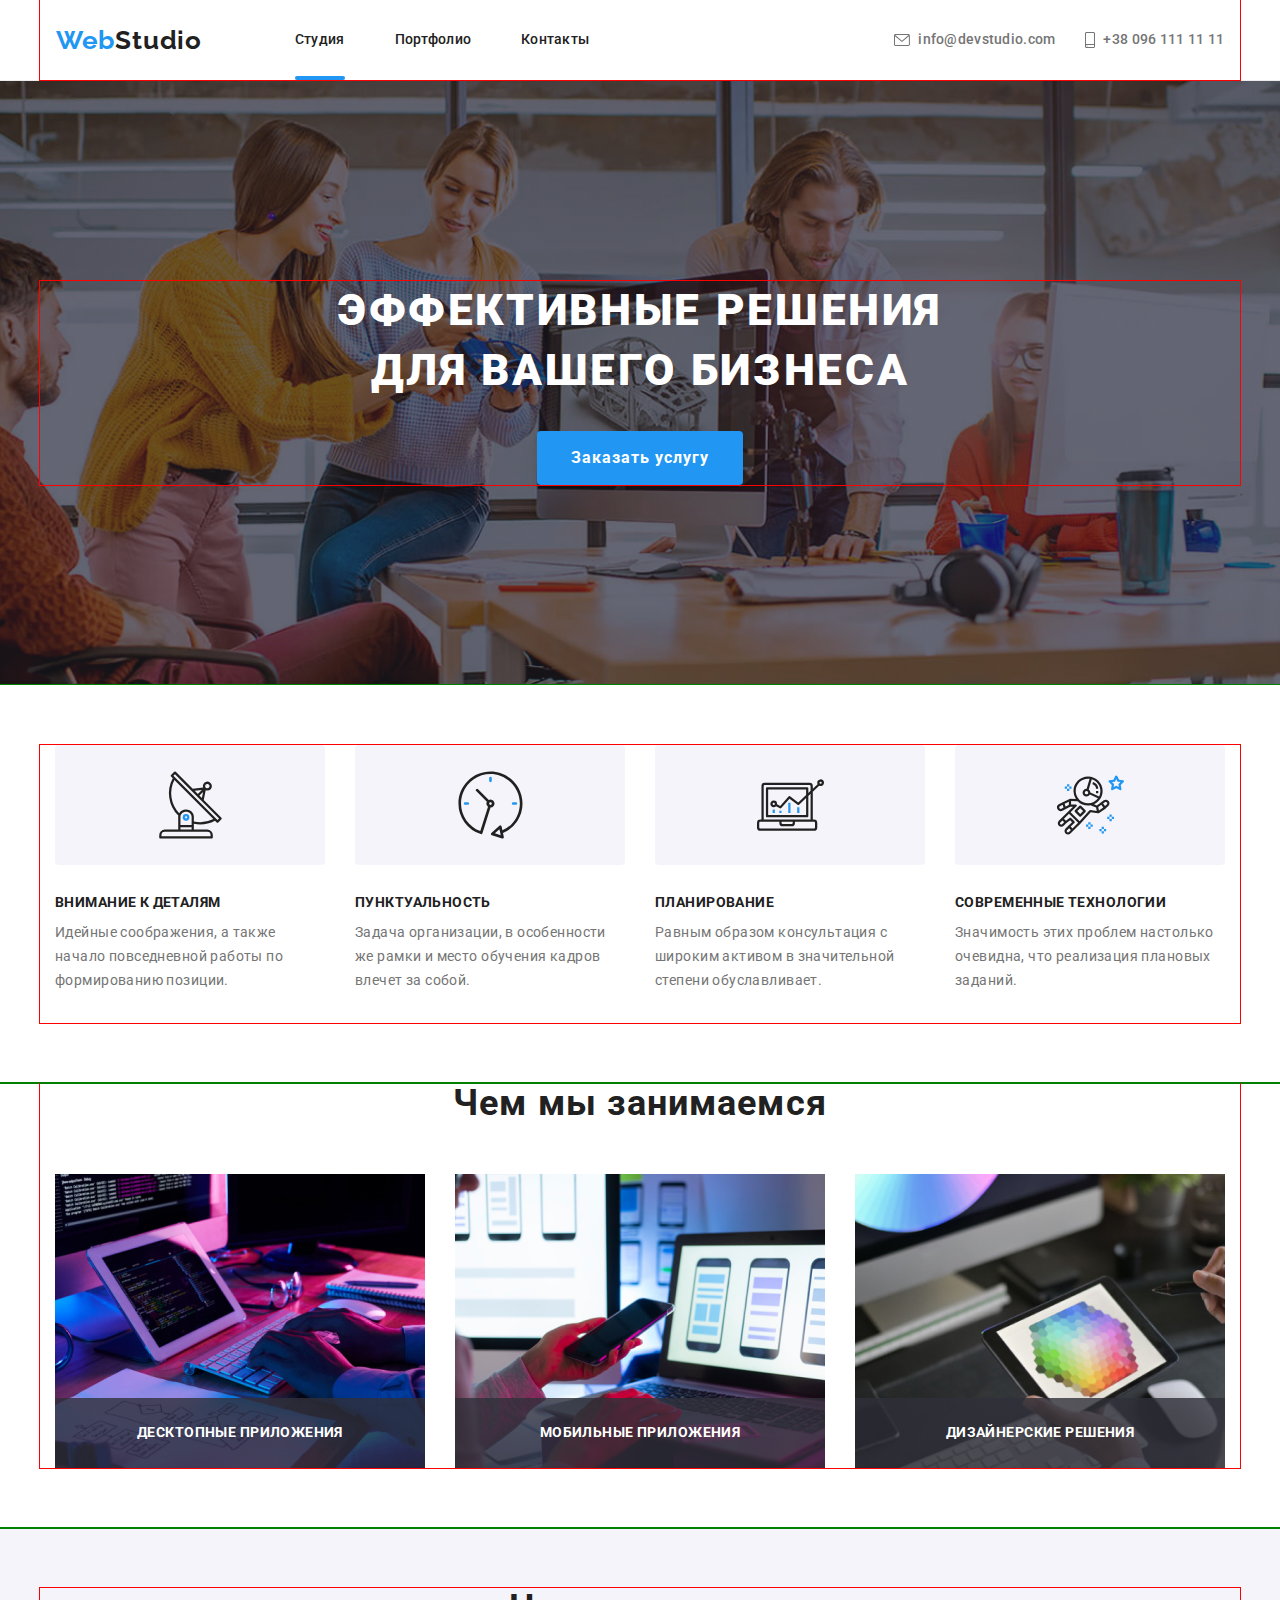
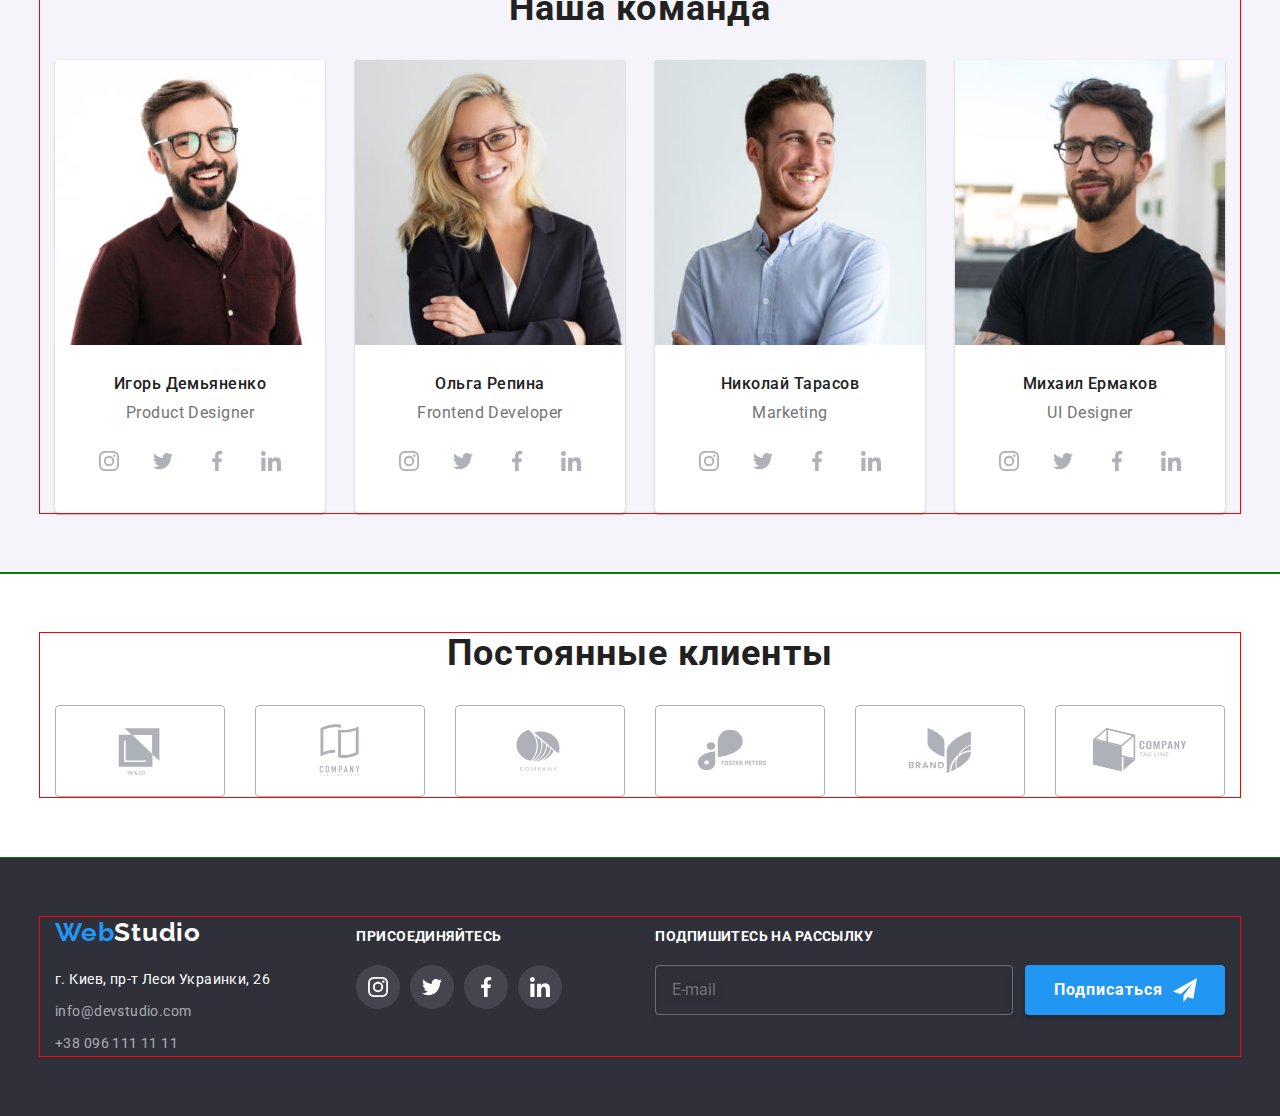
==== commit 1332c089: "Страница студия адаптирована под десктоп" ====
--- a/index.html
+++ b/index.html
@@ -169,7 +169,7 @@
                 <ul class="employment__list">
                     <li class="employment__item">
                         <div class="employment__thumb">
-                            <img src="images/img.jpg" alt="Написание кода" class="image" width="370" height="294">
+                            <img srcset="./images/desktop/employment_desktop/typing.jpg 1x, ./images/desktop/employment_desktop/typing_2x.jpg 2x" src="./images/desktop/employment_desktop/typing.jpg" alt="Написание кода" class="image" width="370" height="294" >
                             <div class="employment-overlay">
                                 <p class="employment-overlay__text">Десктопные приложения</p>
                             </div>
@@ -177,7 +177,7 @@
                     </li>
                     <li class="employment__item">
                         <div class="employment__thumb">
-                            <img src="images/img_2.jpg" alt="Работа с мобильными устройствами" class="image" width="370" height="294">
+                            <img srcset="./images/desktop/employment_desktop/phone-dev.jpg 1x, ./images/desktop/employment_desktop/phone-dev_2x.jpg 2x" src="./images/desktop/employment_desktop/phone-dev.jpg" alt="Написание кода" class="image" width="370" height="294" >
                             <div class="employment-overlay">
                                 <p class="employment-overlay__text">Мобильные приложения</p>
                             </div>
@@ -185,7 +185,7 @@
                     </li>
                     <li class="employment__item">
                         <div class="employment__thumb">
-                            <img src="images/img_3.jpg" alt="Работа с цветовой палитрой" class="image" width="370" height="294">
+                            <img srcset="./images/desktop/employment_desktop/color-work.jpg 1x, ./images/desktop/employment_desktop/color-work_2x.jpg 2x" src="./images/desktop/employment_desktop/color-work.jpg" alt="Написание кода" class="image" width="370" height="294" >
                             <div class="employment-overlay">
                                 <p class="employment-overlay__text">Дизайнерские решения</p>
                             </div>
--- a/css/main.min.css
+++ b/css/main.min.css
@@ -1,2 +1,2 @@
-body{color:#757575;background-color:#fff;font-family:"Roboto",sans-serif}h1,h2,h3,ul,p{margin-top:0;margin-bottom:0}ul{padding-left:0}img{display:block;max-width:100%;height:auto}.nav-menu__list,.auth-info,.benefits-list,.employment__list,.workers__list,.footer-address__list,.filter-list,.projects-list,.regular-customers__list,.workers-soc-thumb,.footer-soc-thumb,.modal-form__list,.menu-soc-list{list-style-type:none}.hiden-title{position:absolute;width:1px;height:1px;margin:-1px;border:0;padding:0;white-space:nowrap;-webkit-clip-path:inset(100%);clip-path:inset(100%);clip:rect(0 0 0 0);overflow:hidden}.container{max-width:450px;margin-right:auto;margin-left:auto;outline:red solid 1px}@media screen and (min-width: 768px){.container{max-width:738px}}@media screen and (min-width: 1200px){.container{max-width:1200px;padding:0 15px}}.section{padding-top:60px;padding-bottom:60px;outline:green solid 1px}.button{font-weight:700;font-size:16px;line-height:1.88;text-align:center;letter-spacing:0.06em;border-radius:4px;cursor:pointer}.main-button--features{padding:10px 32px;-webkit-box-shadow:0px 4px 4px rgba(0,0,0,0.15);box-shadow:0px 4px 4px rgba(0,0,0,0.15);border-color:transparent}.button--accent{color:#fff;background-color:#2196F3}.menu-button,.menu-button-close{padding:0;border:none;background-color:transparent;cursor:pointer}.button--filter{color:#212121;background-color:#F5F4FA;-webkit-transition:color 250ms cubic-bezier(0.4, 0, 0.2, 1),background-color 250ms cubic-bezier(0.4, 0, 0.2, 1),-webkit-box-shadow 250ms cubic-bezier(0.4, 0, 0.2, 1);transition:color 250ms cubic-bezier(0.4, 0, 0.2, 1),background-color 250ms cubic-bezier(0.4, 0, 0.2, 1),-webkit-box-shadow 250ms cubic-bezier(0.4, 0, 0.2, 1);transition:color 250ms cubic-bezier(0.4, 0, 0.2, 1),background-color 250ms cubic-bezier(0.4, 0, 0.2, 1),box-shadow 250ms cubic-bezier(0.4, 0, 0.2, 1);transition:color 250ms cubic-bezier(0.4, 0, 0.2, 1),background-color 250ms cubic-bezier(0.4, 0, 0.2, 1),box-shadow 250ms cubic-bezier(0.4, 0, 0.2, 1),-webkit-box-shadow 250ms cubic-bezier(0.4, 0, 0.2, 1)}.button--filter:hover,.button--filter:focus{color:#fff;background-color:#2196F3;-webkit-box-shadow:0px 3px 1px rgba(0,0,0,0.1),0px 1px 2px rgba(0,0,0,0.08),0px 2px 2px rgba(0,0,0,0.12);box-shadow:0px 3px 1px rgba(0,0,0,0.1),0px 1px 2px rgba(0,0,0,0.08),0px 2px 2px rgba(0,0,0,0.12)}.filter-button--features{font-weight:500;line-height:1.6;padding:6px 22px;border-color:transparent}.submit-button--features{padding:10px 55px 10px 56px;margin-top:30px;-webkit-box-shadow:0px 4px 4px rgba(0,0,0,0.15);box-shadow:0px 4px 4px rgba(0,0,0,0.15);border:none}.apply-button--features{display:-webkit-box;display:-ms-flexbox;display:flex;-webkit-box-align:center;-ms-flex-align:center;align-items:center;padding:10px 28px 10px 29px;margin:20px auto auto auto;-webkit-box-shadow:0px 4px 4px rgba(0,0,0,0.15);box-shadow:0px 4px 4px rgba(0,0,0,0.15);border:none}.hidden-section{display:none}.page-header{border-bottom:1px solid #ECECEC}.page-header--flex{display:-webkit-box;display:-ms-flexbox;display:flex;position:relative;-webkit-box-align:center;-ms-flex-align:center;align-items:center;-webkit-box-pack:justify;-ms-flex-pack:justify;justify-content:space-between;padding-top:16px;padding-bottom:16px}@media screen and (min-width: 768px){.page-header--flex{-webkit-box-pack:center;-ms-flex-pack:center;justify-content:center;padding-top:0;padding-bottom:0}}.menu-button .close-menu-icon{display:none}@media screen and (min-width: 768px){.menu-button{display:none}}.nav-menu{margin-bottom:302px}@media screen and (min-width: 768px){.nav-menu{margin-bottom:0;margin-left:88px}}@media screen and (min-width: 1200px){.nav-menu{margin-left:93px}}@media screen and (min-width: 768px){.nav-menu__list{display:-webkit-box;display:-ms-flexbox;display:flex;-webkit-box-pack:center;-ms-flex-pack:center;justify-content:center;-webkit-box-align:center;-ms-flex-align:center;align-items:center}}.auth-info{margin-bottom:64px}@media screen and (min-width: 768px){.auth-info{margin-bottom:0;margin-left:84px;display:-webkit-box;display:-ms-flexbox;display:flex;-webkit-box-orient:vertical;-webkit-box-direction:reverse;-ms-flex-direction:column-reverse;flex-direction:column-reverse}}@media screen and (min-width: 1200px){.auth-info{margin-left:305px;-webkit-box-orient:horizontal;-webkit-box-direction:reverse;-ms-flex-direction:row-reverse;flex-direction:row-reverse}}.logo{color:#2196F3;font-family:"Raleway",sans-serif;font-weight:700;font-size:24px;line-height:1.16;letter-spacing:0.03em;text-decoration:none}@media screen and (min-width: 1200px){.logo{font-size:26px;line-height:1.19}}.logo--accent.logo--dark{color:#212121}.nav-menu__link{font-weight:500;font-size:40px;line-height:1.17;letter-spacing:0.02em;text-decoration:none;color:#212121;-webkit-transition:color 250ms cubic-bezier(0.4, 0, 0.2, 1);transition:color 250ms cubic-bezier(0.4, 0, 0.2, 1)}.nav-menu__link:hover,.nav-menu__link:focus{color:#2196F3}@media screen and (min-width: 768px){.nav-menu__link{position:relative;display:inline-block;padding-top:32px;padding-bottom:32px;font-size:14px;line-height:1.14}.nav-menu__link.nav-menu__link--current-page::after{content:'';position:absolute;bottom:0;left:0;width:100%;height:4px;border-radius:2px;opacity:1;background-color:#2196F3}}.nav-menu__item:not(:last-child){margin-bottom:35px}@media screen and (min-width: 768px){.nav-menu__item:not(:last-child){margin-bottom:0}.nav-menu__item:not(:first-child){margin-left:50px}}.auth-info__link{color:#757575;font-weight:500;font-size:24px;line-height:1.16;letter-spacing:0.02em;text-decoration:none;-webkit-transition:color 250ms cubic-bezier(0.4, 0, 0.2, 1);transition:color 250ms cubic-bezier(0.4, 0, 0.2, 1)}.auth-info__link--menu-size{font-size:34px;line-height:1.17}.auth-info__link:hover,.auth-info__link:focus{color:#2196F3}@media screen and (min-width: 768px){.auth-info__link{font-size:12px;display:-webkit-box;display:-ms-flexbox;display:flex;-webkit-box-align:center;-ms-flex-align:center;align-items:center;padding:32px 0}.auth-info__link:hover .auth-info__icon,.auth-info__link:focus .auth-info__icon{fill:#2196F3}}@media screen and (min-width: 1200px){.auth-info__link{font-size:14px;line-height:1.14}}@media screen and (max-width: 767px){.auth-info__icon{display:none}}.auth-info__icon{fill:#757575;margin-right:8px;-webkit-transition:fill 250ms cubic-bezier(0.4, 0, 0.2, 1);transition:fill 250ms cubic-bezier(0.4, 0, 0.2, 1)}@media screen and (min-width: 767px){.auth-info__icon--size-tel{width:10px;height:14px}.auth-info__icon--size-mail{width:14px;height:10px}}@media screen and (min-width: 1200px){.auth-info__icon--size-tel{width:10px;height:16px}.auth-info__icon--size-mail{width:16px;height:12px}}.auth-info__item:not(:last-child){margin-bottom:35px}@media screen and (min-width: 768px){.auth-info__item:not(:last-child){margin-bottom:0}.auth-info__item:not(:first-child){margin-bottom:10px}}@media screen and (min-width: 1200px){.auth-info__item:not(:last-child){margin-left:30px}.auth-info__item:not(:first-child){margin-bottom:0}}.hero__title{color:#fff;margin:0 auto 30px;max-width:360px;font-weight:900;font-size:26px;line-height:1.62;text-align:center;letter-spacing:0.06em;text-transform:uppercase}@media screen and (min-width: 1200px){.hero__title{font-size:44px;line-height:1.36;max-width:696px}}.hero{background-color:#2F303A;background-image:-webkit-gradient(linear, left top, right top, from(rgba(47,48,58,0.4)), to(rgba(47,48,58,0.4))),url(../../images/phone/hero_phone/hero.jpg);background-image:linear-gradient(to right, rgba(47,48,58,0.4), rgba(47,48,58,0.4)),url(../../images/phone/hero_phone/hero.jpg);background-size:cover;background-position:center;background-repeat:no-repeat;text-align:center;padding-top:118px;padding-bottom:118px;margin-left:auto;margin-right:auto;max-width:768px}@media screen and (min-width: 768px){.hero{background-image:-webkit-gradient(linear, left top, right top, from(rgba(47,48,58,0.4)), to(rgba(47,48,58,0.4))),url(../../images/tablet/hero_tablet/hero.jpg);background-image:linear-gradient(to right, rgba(47,48,58,0.4), rgba(47,48,58,0.4)),url(../../images/tablet/hero_tablet/hero.jpg);max-width:1200px}}@media screen and (min-width: 1200px){.hero{background-image:-webkit-gradient(linear, left top, right top, from(rgba(47,48,58,0.4)), to(rgba(47,48,58,0.4))),url(../../images/desktop/hero_desktop/hero.jpg);background-image:linear-gradient(to right, rgba(47,48,58,0.4), rgba(47,48,58,0.4)),url(../../images/desktop/hero_desktop/hero.jpg);max-width:1600px;padding-top:200px;padding-bottom:200px}}.phone-menu{width:100vw;height:100vh;padding:48px 40px;z-index:99;position:fixed;top:0;left:0;overflow-y:scroll;background-color:#fff}.phone-menu.is-hidden{display:none}@media screen and (min-width: 768px){.phone-menu{-webkit-box-pack:center;-ms-flex-pack:center;justify-content:center;-webkit-box-align:center;-ms-flex-align:center;align-items:center;width:auto;height:auto;padding:0;position:static;overflow:hidden;background-color:transparent}.phone-menu.is-hidden{display:-webkit-box;display:-ms-flexbox;display:flex}}.menu-button-close{position:absolute;top:21px;right:25px}@media screen and (min-width: 768px){.menu-button-close{display:none}}.menu-soc-list{display:-webkit-box;display:-ms-flexbox;display:flex;-webkit-box-pack:center;-ms-flex-pack:center;justify-content:center;-webkit-box-align:center;-ms-flex-align:center;align-items:center}@media screen and (min-width: 768px){.menu-soc-list{display:none}}.menu-soc-list__link{padding:0 10px;font-weight:500;font-size:18px;line-height:1.22;letter-spacing:0.02em;text-decoration:none;color:#2196F3}.menu-soc-list__item:not(:last-child){border-right:1px solid rgba(33,33,33,0.2)}.backdrop{position:fixed;top:0;left:0;z-index:99;width:100%;height:100%;background-color:rgba(0,0,0,0.2);opacity:1;-webkit-transition:opacity 250ms cubic-bezier(0.4, 0, 0.2, 1);transition:opacity 250ms cubic-bezier(0.4, 0, 0.2, 1)}.backdrop.is-hidden{opacity:0;pointer-events:none}.backdrop.is-hidden .modal{-webkit-transform:translate(-50%, -50%) scale(0.8);transform:translate(-50%, -50%) scale(0.8)}.modal{position:absolute;top:50%;left:50%;-webkit-transform:translate(-50%, -50%) scale(1);transform:translate(-50%, -50%) scale(1);max-width:450px;width:100%;max-height:609px;height:100%;padding:40px;overflow-y:scroll;background:#fff;-webkit-box-shadow:0px 1px 3px rgba(0,0,0,0.12),0px 1px 1px rgba(0,0,0,0.14),0px 2px 1px rgba(0,0,0,0.2);box-shadow:0px 1px 3px rgba(0,0,0,0.12),0px 1px 1px rgba(0,0,0,0.14),0px 2px 1px rgba(0,0,0,0.2);border-radius:4px;-webkit-transition:-webkit-transform 250ms cubic-bezier(0.4, 0, 0.2, 1);transition:-webkit-transform 250ms cubic-bezier(0.4, 0, 0.2, 1);transition:transform 250ms cubic-bezier(0.4, 0, 0.2, 1);transition:transform 250ms cubic-bezier(0.4, 0, 0.2, 1), -webkit-transform 250ms cubic-bezier(0.4, 0, 0.2, 1)}.close-modal-button{position:absolute;top:8px;right:8px;padding:0;border:none;font:inherit;color:inherit;background-color:transparent;cursor:pointer}.close-modal-button:hover .close-modal-button__icon,.close-modal-button:focus .close-modal-button__icon{fill:#2196F3}.close-modal-button__icon{-webkit-transition:fill 250ms cubic-bezier(0.4, 0, 0.2, 1);transition:fill 250ms cubic-bezier(0.4, 0, 0.2, 1)}.modal__title{margin-bottom:12px;font-size:20px;line-height:1.5;text-align:center;letter-spacing:0.03em;color:#212121}.modal-form__item{display:-webkit-box;display:-ms-flexbox;display:flex;-webkit-box-orient:vertical;-webkit-box-direction:normal;-ms-flex-direction:column;flex-direction:column;-webkit-box-align:start;-ms-flex-align:start;align-items:flex-start}.modal-form__item:not(:last-child){margin-bottom:10px}.modal-form__input-thumb{position:relative;width:100%}.modal-form__list{margin-bottom:20px}.modal-form__label{margin-bottom:4px;font-size:12px;line-height:1.16;letter-spacing:0.01em;color:#757575}.modal-form__input{width:100%;height:40px;padding-left:42px;border:1px solid rgba(33,33,33,0.2);border-radius:4px;-webkit-transition:outline 250ms cubic-bezier(0.4, 0, 0.2, 1);transition:outline 250ms cubic-bezier(0.4, 0, 0.2, 1)}.modal-form__input:focus{outline:1px solid #2196F3}.modal-form__input:focus-within+.modal-form__icon{fill:#2196F3}.modal-form__input--text-area{height:120px;resize:none;padding:12px 16px;font-size:12px;line-height:1.16;letter-spacing:0.01em}.modal-form__input--text-area::-webkit-input-placeholder{color:rgba(117,117,117,0.5)}.modal-form__input--text-area:-ms-input-placeholder{color:rgba(117,117,117,0.5)}.modal-form__input--text-area::-ms-input-placeholder{color:rgba(117,117,117,0.5)}.modal-form__input--text-area::placeholder{color:rgba(117,117,117,0.5)}.modal-form__icon{position:absolute;top:50%;left:12px;-webkit-transform:translateY(-50%);transform:translateY(-50%);-webkit-transition:fill 250ms cubic-bezier(0.4, 0, 0.2, 1);transition:fill 250ms cubic-bezier(0.4, 0, 0.2, 1)}.privacy-policy-thumb{display:-webkit-box;display:-ms-flexbox;display:flex;-webkit-box-align:center;-ms-flex-align:center;align-items:center}.modal-form__checkbox-thumb{display:-webkit-box;display:-ms-flexbox;display:flex;-webkit-box-orient:horizontal;-webkit-box-direction:normal;-ms-flex-direction:row;flex-direction:row;-webkit-box-align:center;-ms-flex-align:center;align-items:center;-webkit-box-pack:center;-ms-flex-pack:center;justify-content:center}.modal-form__checkbox{position:absolute;-webkit-appearance:none;-moz-appearance:none;appearance:none}.modal-form__checkbox:not(:checked)+.modal-form__checkbox-icon{fill:transparent;border:2px solid #212121;border-radius:2px}.modal-form__checkbox:checked+.modal-form__checkbox-icon{fill:#2196F3}.modal-form__checkbox-icon{margin-right:8px}.modal-form__checkbox-label{display:-webkit-box;display:-ms-flexbox;display:flex;-webkit-box-align:center;-ms-flex-align:center;align-items:center;font-size:12px;line-height:1.16;letter-spacing:0.03em;color:#757575}.modal-form__privacy-policy-link{color:#2196F3}.benefits-list__title{color:#212121;margin-bottom:10px;font-weight:700;font-size:14px;line-height:1.14;letter-spacing:0.03em;text-align:start;text-transform:uppercase}.benefits-list__text{color:#757575;font-size:14px;line-height:1.71;letter-spacing:0.03em}@media screen and (min-width: 768px){.benefits-list{display:-webkit-box;display:-ms-flexbox;display:flex;-webkit-box-pack:center;-ms-flex-pack:center;justify-content:center;-ms-flex-wrap:wrap;flex-wrap:wrap}}.benefits-list__item{max-width:450px}.benefits-list__item:not(:last-child){margin-bottom:30px}@media screen and (min-width: 768px){.benefits-list__item{max-width:354px;-ms-flex-preferred-size:calc((100% - 30px) / 2);flex-basis:calc((100% - 30px) / 2);margin-bottom:30px}.benefits-list__item:nth-child(2n){margin-left:30px}.benefits-list__item:nth-last-child(-n+2){margin-bottom:0}}.benefits-list__thumb{display:-webkit-box;display:-ms-flexbox;display:flex;-webkit-box-align:center;-ms-flex-align:center;align-items:center;-webkit-box-pack:center;-ms-flex-pack:center;justify-content:center;width:100%;background-color:#F5F4FA;border-radius:4px;padding-top:25px;padding-bottom:25px;margin-bottom:30px}.workers{background-color:#F5F4FA}.workers__title{color:#212121;margin-bottom:30px;font-weight:700;font-size:28px;line-height:1.17;text-align:center;letter-spacing:0.03em}.workers__name{color:#212121;margin-bottom:10px;text-align:center;font-weight:500;font-size:16px;line-height:1.18;letter-spacing:0.03em}.workers__position{color:#757575;text-align:center;font-size:16px;line-height:1.18;letter-spacing:0.03em}@media screen and (min-width: 768px){.workers__list{display:-webkit-box;display:-ms-flexbox;display:flex;-ms-flex-wrap:wrap;flex-wrap:wrap;-webkit-box-pack:center;-ms-flex-pack:center;justify-content:center}}.workers__item:not(:last-child){margin-bottom:30px}@media screen and (min-width: 768px){.workers__item{-ms-flex-preferred-size:calc((100% - 30px) / 2);flex-basis:calc((100% - 30px) / 2);margin-bottom:30px}.workers__item:nth-child(2n){margin-left:30px}.workers__item:nth-last-child(-n+2){margin-bottom:0}}.workers__card{-webkit-box-shadow:0px 1px 3px rgba(0,0,0,0.12),0px 1px 1px rgba(0,0,0,0.14),0px 2px 1px rgba(0,0,0,0.2);box-shadow:0px 1px 3px rgba(0,0,0,0.12),0px 1px 1px rgba(0,0,0,0.14),0px 2px 1px rgba(0,0,0,0.2);border-radius:0px 0px 4px 4px}.workers__card-bottom{background-color:#fff;padding:30px 0;border-radius:0px 0px 4px 4px}.workers-soc-thumb{display:-webkit-box;display:-ms-flexbox;display:flex;-webkit-box-pack:center;-ms-flex-pack:center;justify-content:center;margin-top:16px}.workers-soc-thumb__item:not(:first-child){margin-left:10px}.workers-soc-thumb__link{display:-webkit-box;display:-ms-flexbox;display:flex;-webkit-box-align:center;-ms-flex-align:center;align-items:center;-webkit-box-pack:center;-ms-flex-pack:center;justify-content:center;width:44px;height:44px;border-radius:50%;-webkit-transition:background-color 250ms cubic-bezier(0.4, 0, 0.2, 1);transition:background-color 250ms cubic-bezier(0.4, 0, 0.2, 1)}.workers-soc-thumb__link:hover,.workers-soc-thumb__link:focus{background-color:#2196F3}.workers-soc-thumb__link:hover .workers-soc-thumb__icon,.workers-soc-thumb__link:focus .workers-soc-thumb__icon{fill:#fff}.workers-soc-thumb__icon{fill:#AFB1B8;-webkit-transition:fill 250ms cubic-bezier(0.4, 0, 0.2, 1);transition:fill 250ms cubic-bezier(0.4, 0, 0.2, 1)}.regular-customers__list{display:-webkit-box;display:-ms-flexbox;display:flex;-webkit-box-align:center;-ms-flex-align:center;align-items:center;-webkit-box-pack:center;-ms-flex-pack:center;justify-content:center;-ms-flex-wrap:wrap;flex-wrap:wrap}.regular-customers__title{color:#212121;margin-bottom:30px;font-weight:700;font-size:28px;line-height:1.17;text-align:center;letter-spacing:0.03em}.regular-customers__item{-ms-flex-preferred-size:calc((100% - 30px) / 2);flex-basis:calc((100% - 30px) / 2);height:92px}.regular-customers__item:nth-child(2n){margin-left:30px}.regular-customers__item:nth-child(-n+2){margin-bottom:30px}@media screen and (min-width: 768px){.regular-customers__item{-ms-flex-preferred-size:calc((100% - 30px * 2) / 3);flex-basis:calc((100% - 30px * 2) / 3);margin-bottom:30px;margin-left:30px}.regular-customers__item:nth-last-child(-n+3){margin-bottom:0}.regular-customers__item:nth-child(3n+1){margin-left:0}}.regular-customers__link{display:-webkit-box;display:-ms-flexbox;display:flex;-webkit-box-align:center;-ms-flex-align:center;align-items:center;-webkit-box-pack:center;-ms-flex-pack:center;justify-content:center;width:100%;height:100%;border:1px solid #AFB1B8;border-radius:4px;-webkit-transition:border-color 250ms cubic-bezier(0.4, 0, 0.2, 1);transition:border-color 250ms cubic-bezier(0.4, 0, 0.2, 1)}.regular-customers__link:hover,.regular-customers__link:focus{border-color:#2196F3}.regular-customers__link:hover .regular-customers__icon,.regular-customers__link:focus .regular-customers__icon{fill:#2196F3}.regular-customers__icon{fill:#AFB1B8;-webkit-transition:fill 250ms cubic-bezier(0.4, 0, 0.2, 1);transition:fill 250ms cubic-bezier(0.4, 0, 0.2, 1)}.page-footer{background-color:#2F303A;padding:60px 0}.footer-logo{display:block;text-align:center}.footer-address{margin-top:20px}.logo--accent.logo--light{color:#fff}.footer-address__item:not(:first-child){margin-top:8px}.footer-address__link{display:block;font-style:normal;font-size:14px;line-height:1.71;letter-spacing:0.03em;text-align:center;text-decoration:none;-webkit-transition:color 250ms cubic-bezier(0.4, 0, 0.2, 1);transition:color 250ms cubic-bezier(0.4, 0, 0.2, 1)}.footer-address__link:hover,.footer-address__link:focus{color:#2196F3}.footer-address__link--geo{color:#fff}.footer-address__link--mail,.footer-address__link--tel{color:rgba(255,255,255,0.6)}.footer-soc-thumb{display:-webkit-box;display:-ms-flexbox;display:flex;-webkit-box-pack:center;-ms-flex-pack:center;justify-content:center;margin-top:20px}.page-footer__title{font-size:14px;line-height:1.14;letter-spacing:0.03em;text-transform:uppercase;text-align:center;color:#fff}.page-footer__item:not(:last-child){margin-bottom:60px}@media screen and (min-width: 768px){.page-footer__item{-ms-flex-preferred-size:calc((100% - 165px) / 2);flex-basis:calc((100% - 165px) / 2)}.page-footer__item:not(:last-child){margin-bottom:0}.page-footer__item:last-child{margin-top:60px;-webkit-box-flex:1;-ms-flex-positive:1;flex-grow:1}.page-footer__item:nth-child(2){margin-left:165px}}@media screen and (min-width: 768px){.page-footer--flex{display:-webkit-box;display:-ms-flexbox;display:flex;-ms-flex-wrap:wrap;flex-wrap:wrap;-webkit-box-pack:center;-ms-flex-pack:center;justify-content:center;-webkit-box-align:baseline;-ms-flex-align:baseline;align-items:baseline}}.footer-icon{fill:#fff}.footer-soc-thumb__item:not(:first-child){margin-left:10px}.footer-soc-thumb__link{display:-webkit-box;display:-ms-flexbox;display:flex;-webkit-box-align:center;-ms-flex-align:center;align-items:center;-webkit-box-pack:center;-ms-flex-pack:center;justify-content:center;width:44px;height:44px;border-radius:50%;-webkit-transition:background-color 250ms cubic-bezier(0.4, 0, 0.2, 1);transition:background-color 250ms cubic-bezier(0.4, 0, 0.2, 1)}.footer-soc-thumb__link:hover,.footer-soc-thumb__link:focus{background-color:#2196F3}.footer-soc-thumb__link--bg-color{background-color:rgba(255,255,255,0.1)}.footer-form{margin-top:20px}.footer-form__input{display:block;height:50px;max-width:358px;width:100%;padding-left:16px;margin-left:auto;margin-right:auto;font-size:16px;line-height:1.25;color:rgba(255,255,255,0.6);background-color:transparent;border:1px solid rgba(255,255,255,0.3);-webkit-filter:drop-shadow(0px 4px 4px rgba(0,0,0,0.15));filter:drop-shadow(0px 4px 4px rgba(0,0,0,0.15));border-radius:4px}@media screen and (min-width: 768px){.footer-form__input{max-width:450px}}.footer-form__icon{margin-left:10px}.filter-list{display:-webkit-box;display:-ms-flexbox;display:flex;-ms-flex-wrap:wrap;flex-wrap:wrap;margin-bottom:40px}@media screen and (min-width: 768px){.filter-list{-ms-flex-wrap:nowrap;flex-wrap:nowrap;-webkit-box-pack:center;-ms-flex-pack:center;justify-content:center;margin-bottom:30px}}.filter-list__item{margin-right:8px}.filter-list__item:nth-child(-n+3){margin-bottom:15px}@media screen and (min-width: 768px){.filter-list__item{margin-right:0px}.filter-list__item:not(:first-child){margin-left:8px}.filter-list__item:nth-child(n){margin-bottom:0}}.project-card-meta__title{color:#212121;margin-bottom:4px;font-weight:700;font-size:18px;line-height:2;letter-spacing:0.06em}.project-card-meta__group{color:#757575;font-size:16px;line-height:1.88;letter-spacing:0.03em}@media screen and (min-width: 768px){.projects-list{display:-webkit-box;display:-ms-flexbox;display:flex;-ms-flex-wrap:wrap;flex-wrap:wrap}}.projects-list__item:not(:last-child){margin-bottom:30px}@media screen and (min-width: 768px){.projects-list__item{-ms-flex-preferred-size:calc((100% - 30px)/ 2);flex-basis:calc((100% - 30px)/ 2)}.projects-list__item:not(:nth-last-child(-n+2)){margin-bottom:30px}.projects-list__item:nth-child(2n){margin-left:30px}}.projects-list__link{display:block;height:100%;text-decoration:none;display:-webkit-box;display:-ms-flexbox;display:flex;-webkit-box-orient:vertical;-webkit-box-direction:normal;-ms-flex-direction:column;flex-direction:column;-webkit-transition:-webkit-box-shadow 250ms cubic-bezier(0.4, 0, 0.2, 1);transition:-webkit-box-shadow 250ms cubic-bezier(0.4, 0, 0.2, 1);transition:box-shadow 250ms cubic-bezier(0.4, 0, 0.2, 1);transition:box-shadow 250ms cubic-bezier(0.4, 0, 0.2, 1), -webkit-box-shadow 250ms cubic-bezier(0.4, 0, 0.2, 1)}.projects-list__link:hover,.projects-list__link:focus{-webkit-box-shadow:0px 1px 1px rgba(0,0,0,0.12),0px 4px 4px rgba(0,0,0,0.06),1px 4px 6px rgba(0,0,0,0.16);box-shadow:0px 1px 1px rgba(0,0,0,0.12),0px 4px 4px rgba(0,0,0,0.06),1px 4px 6px rgba(0,0,0,0.16)}.projects-list__link:hover .card-overlay,.projects-list__link:focus .card-overlay{-webkit-transform:translateY(0);transform:translateY(0)}.project-card-meta{padding:20px 24px;border-right:1px solid #EEEEEE;border-bottom:1px solid #EEEEEE;border-left:1px solid #EEEEEE}@media screen and (min-width: 768px){.project-card-meta{-webkit-box-flex:1;-ms-flex-positive:1;flex-grow:1}}.projects-card-top{position:relative;overflow:hidden}.card-overlay{position:absolute;top:0;left:0;width:100%;height:100%;padding:63px 24px;background:rgba(33,150,243,0.9);-webkit-transform:translateY(100%);transform:translateY(100%);-webkit-transition:-webkit-transform 250ms cubic-bezier(0.4, 0, 0.2, 1);transition:-webkit-transform 250ms cubic-bezier(0.4, 0, 0.2, 1);transition:transform 250ms cubic-bezier(0.4, 0, 0.2, 1);transition:transform 250ms cubic-bezier(0.4, 0, 0.2, 1), -webkit-transform 250ms cubic-bezier(0.4, 0, 0.2, 1)}.card-overlay__text{font-size:18px;line-height:1.56;letter-spacing:0.03em;color:#fff}
+body{color:#757575;background-color:#fff;font-family:"Roboto",sans-serif}h1,h2,h3,ul,p{margin-top:0;margin-bottom:0}ul{padding-left:0}img{display:block;max-width:100%;height:auto}.nav-menu__list,.auth-info,.benefits-list,.employment__list,.workers__list,.footer-address__list,.filter-list,.projects-list,.regular-customers__list,.workers-soc-thumb,.footer-soc-thumb,.modal-form__list,.menu-soc-list{list-style-type:none}.hiden-title{position:absolute;width:1px;height:1px;margin:-1px;border:0;padding:0;white-space:nowrap;-webkit-clip-path:inset(100%);clip-path:inset(100%);clip:rect(0 0 0 0);overflow:hidden}.container{max-width:450px;margin-right:auto;margin-left:auto;outline:red solid 1px}@media screen and (min-width: 768px){.container{max-width:738px}}@media screen and (min-width: 1200px){.container{max-width:1200px;padding:0 15px}}.section{padding-top:60px;padding-bottom:60px;outline:green solid 1px}@media screen and (max-width: 1199px){.hidden-section{display:none}}.button{font-weight:700;font-size:16px;line-height:1.88;text-align:center;letter-spacing:0.06em;border-radius:4px;cursor:pointer}.main-button--features{padding:10px 32px;-webkit-box-shadow:0px 4px 4px rgba(0,0,0,0.15);box-shadow:0px 4px 4px rgba(0,0,0,0.15);border-color:transparent}.button--accent{color:#fff;background-color:#2196F3}.menu-button,.menu-button-close{padding:0;border:none;background-color:transparent;cursor:pointer}.button--filter{color:#212121;background-color:#F5F4FA;-webkit-transition:color 250ms cubic-bezier(0.4, 0, 0.2, 1),background-color 250ms cubic-bezier(0.4, 0, 0.2, 1),-webkit-box-shadow 250ms cubic-bezier(0.4, 0, 0.2, 1);transition:color 250ms cubic-bezier(0.4, 0, 0.2, 1),background-color 250ms cubic-bezier(0.4, 0, 0.2, 1),-webkit-box-shadow 250ms cubic-bezier(0.4, 0, 0.2, 1);transition:color 250ms cubic-bezier(0.4, 0, 0.2, 1),background-color 250ms cubic-bezier(0.4, 0, 0.2, 1),box-shadow 250ms cubic-bezier(0.4, 0, 0.2, 1);transition:color 250ms cubic-bezier(0.4, 0, 0.2, 1),background-color 250ms cubic-bezier(0.4, 0, 0.2, 1),box-shadow 250ms cubic-bezier(0.4, 0, 0.2, 1),-webkit-box-shadow 250ms cubic-bezier(0.4, 0, 0.2, 1)}.button--filter:hover,.button--filter:focus{color:#fff;background-color:#2196F3;-webkit-box-shadow:0px 3px 1px rgba(0,0,0,0.1),0px 1px 2px rgba(0,0,0,0.08),0px 2px 2px rgba(0,0,0,0.12);box-shadow:0px 3px 1px rgba(0,0,0,0.1),0px 1px 2px rgba(0,0,0,0.08),0px 2px 2px rgba(0,0,0,0.12)}.filter-button--features{font-weight:500;line-height:1.6;padding:6px 22px;border-color:transparent}.submit-button--features{padding:10px 55px 10px 56px;margin-top:30px;-webkit-box-shadow:0px 4px 4px rgba(0,0,0,0.15);box-shadow:0px 4px 4px rgba(0,0,0,0.15);border:none}.apply-button--features{display:-webkit-box;display:-ms-flexbox;display:flex;-webkit-box-align:center;-ms-flex-align:center;align-items:center;padding:10px 28px 10px 29px;margin:20px auto auto auto;-webkit-box-shadow:0px 4px 4px rgba(0,0,0,0.15);box-shadow:0px 4px 4px rgba(0,0,0,0.15);border:none}@media screen and (min-width: 1200px){.apply-button--features{margin:0 auto auto 12px}}.page-header{border-bottom:1px solid #ECECEC}.page-header--flex{display:-webkit-box;display:-ms-flexbox;display:flex;position:relative;-webkit-box-align:center;-ms-flex-align:center;align-items:center;-webkit-box-pack:justify;-ms-flex-pack:justify;justify-content:space-between;padding-top:16px;padding-bottom:16px}@media screen and (min-width: 768px){.page-header--flex{-webkit-box-pack:center;-ms-flex-pack:center;justify-content:center;padding-top:0;padding-bottom:0}}.menu-button .close-menu-icon{display:none}@media screen and (min-width: 768px){.menu-button{display:none}}.nav-menu{margin-bottom:302px}@media screen and (min-width: 768px){.nav-menu{margin-bottom:0;margin-left:88px}}@media screen and (min-width: 1200px){.nav-menu{margin-left:93px}}@media screen and (min-width: 768px){.nav-menu__list{display:-webkit-box;display:-ms-flexbox;display:flex;-webkit-box-pack:center;-ms-flex-pack:center;justify-content:center;-webkit-box-align:center;-ms-flex-align:center;align-items:center}}.auth-info{margin-bottom:64px}@media screen and (min-width: 768px){.auth-info{margin-bottom:0;margin-left:84px;display:-webkit-box;display:-ms-flexbox;display:flex;-webkit-box-orient:vertical;-webkit-box-direction:reverse;-ms-flex-direction:column-reverse;flex-direction:column-reverse}}@media screen and (min-width: 1200px){.auth-info{margin-left:305px;-webkit-box-orient:horizontal;-webkit-box-direction:reverse;-ms-flex-direction:row-reverse;flex-direction:row-reverse}}.logo{color:#2196F3;font-family:"Raleway",sans-serif;font-weight:700;font-size:24px;line-height:1.16;letter-spacing:0.03em;text-decoration:none}@media screen and (min-width: 1200px){.logo{font-size:26px;line-height:1.19}}.logo--accent.logo--dark{color:#212121}.nav-menu__link{font-weight:500;font-size:40px;line-height:1.17;letter-spacing:0.02em;text-decoration:none;color:#212121;-webkit-transition:color 250ms cubic-bezier(0.4, 0, 0.2, 1);transition:color 250ms cubic-bezier(0.4, 0, 0.2, 1)}.nav-menu__link:hover,.nav-menu__link:focus{color:#2196F3}@media screen and (min-width: 768px){.nav-menu__link{position:relative;display:inline-block;padding-top:32px;padding-bottom:32px;font-size:14px;line-height:1.14}.nav-menu__link.nav-menu__link--current-page::after{content:'';position:absolute;bottom:0;left:0;width:100%;height:4px;border-radius:2px;opacity:1;background-color:#2196F3}}.nav-menu__item:not(:last-child){margin-bottom:35px}@media screen and (min-width: 768px){.nav-menu__item:not(:last-child){margin-bottom:0}.nav-menu__item:not(:first-child){margin-left:50px}}.auth-info__link{color:#757575;font-weight:500;font-size:24px;line-height:1.16;letter-spacing:0.02em;text-decoration:none;-webkit-transition:color 250ms cubic-bezier(0.4, 0, 0.2, 1);transition:color 250ms cubic-bezier(0.4, 0, 0.2, 1)}.auth-info__link--menu-size{font-size:34px;line-height:1.17}.auth-info__link:hover,.auth-info__link:focus{color:#2196F3}@media screen and (min-width: 768px){.auth-info__link{font-size:12px;display:-webkit-box;display:-ms-flexbox;display:flex;-webkit-box-align:center;-ms-flex-align:center;align-items:center;padding:32px 0}.auth-info__link:hover .auth-info__icon,.auth-info__link:focus .auth-info__icon{fill:#2196F3}}@media screen and (min-width: 1200px){.auth-info__link{font-size:14px;line-height:1.14}}@media screen and (max-width: 767px){.auth-info__icon{display:none}}.auth-info__icon{fill:#757575;margin-right:8px;-webkit-transition:fill 250ms cubic-bezier(0.4, 0, 0.2, 1);transition:fill 250ms cubic-bezier(0.4, 0, 0.2, 1)}@media screen and (min-width: 767px){.auth-info__icon--size-tel{width:10px;height:14px}.auth-info__icon--size-mail{width:14px;height:10px}}@media screen and (min-width: 1200px){.auth-info__icon--size-tel{width:10px;height:16px}.auth-info__icon--size-mail{width:16px;height:12px}}.auth-info__item:not(:last-child){margin-bottom:35px}@media screen and (min-width: 768px){.auth-info__item:not(:last-child){margin-bottom:0}.auth-info__item:not(:first-child){margin-bottom:10px}}@media screen and (min-width: 1200px){.auth-info__item:not(:last-child){margin-left:30px}.auth-info__item:not(:first-child){margin-bottom:0}}.hero__title{color:#fff;margin:0 auto 30px;max-width:360px;font-weight:900;font-size:26px;line-height:1.62;text-align:center;letter-spacing:0.06em;text-transform:uppercase}@media screen and (min-width: 1200px){.hero__title{font-size:44px;line-height:1.36;max-width:696px}}.hero{background-color:#2F303A;background-image:-webkit-gradient(linear, left top, right top, from(rgba(47,48,58,0.4)), to(rgba(47,48,58,0.4))),url(../../images/phone/hero_phone/hero.jpg);background-image:linear-gradient(to right, rgba(47,48,58,0.4), rgba(47,48,58,0.4)),url(../../images/phone/hero_phone/hero.jpg);background-size:cover;background-position:center;background-repeat:no-repeat;text-align:center;padding-top:118px;padding-bottom:118px;margin-left:auto;margin-right:auto;max-width:768px}@media screen and (min-width: 768px){.hero{background-image:-webkit-gradient(linear, left top, right top, from(rgba(47,48,58,0.4)), to(rgba(47,48,58,0.4))),url(../../images/tablet/hero_tablet/hero.jpg);background-image:linear-gradient(to right, rgba(47,48,58,0.4), rgba(47,48,58,0.4)),url(../../images/tablet/hero_tablet/hero.jpg);max-width:1200px}}@media screen and (min-width: 1200px){.hero{background-image:-webkit-gradient(linear, left top, right top, from(rgba(47,48,58,0.4)), to(rgba(47,48,58,0.4))),url(../../images/desktop/hero_desktop/hero.jpg);background-image:linear-gradient(to right, rgba(47,48,58,0.4), rgba(47,48,58,0.4)),url(../../images/desktop/hero_desktop/hero.jpg);max-width:1600px;padding-top:200px;padding-bottom:200px}}.phone-menu{width:100vw;height:100vh;padding:48px 40px;z-index:99;position:fixed;top:0;left:0;overflow-y:scroll;background-color:#fff}.phone-menu.is-hidden{display:none}@media screen and (min-width: 768px){.phone-menu{-webkit-box-pack:center;-ms-flex-pack:center;justify-content:center;-webkit-box-align:center;-ms-flex-align:center;align-items:center;width:auto;height:auto;padding:0;position:static;overflow:hidden;background-color:transparent}.phone-menu.is-hidden{display:-webkit-box;display:-ms-flexbox;display:flex}}.menu-button-close{position:absolute;top:21px;right:25px}@media screen and (min-width: 768px){.menu-button-close{display:none}}.menu-soc-list{display:-webkit-box;display:-ms-flexbox;display:flex;-webkit-box-pack:center;-ms-flex-pack:center;justify-content:center;-webkit-box-align:center;-ms-flex-align:center;align-items:center}@media screen and (min-width: 768px){.menu-soc-list{display:none}}.menu-soc-list__link{padding:0 10px;font-weight:500;font-size:18px;line-height:1.22;letter-spacing:0.02em;text-decoration:none;color:#2196F3}.menu-soc-list__item:not(:last-child){border-right:1px solid rgba(33,33,33,0.2)}.backdrop{position:fixed;top:0;left:0;z-index:99;width:100%;height:100%;background-color:rgba(0,0,0,0.2);opacity:1;-webkit-transition:opacity 250ms cubic-bezier(0.4, 0, 0.2, 1);transition:opacity 250ms cubic-bezier(0.4, 0, 0.2, 1)}.backdrop.is-hidden{opacity:0;pointer-events:none}.backdrop.is-hidden .modal{-webkit-transform:translate(-50%, -50%) scale(0.8);transform:translate(-50%, -50%) scale(0.8)}.modal{position:absolute;top:50%;left:50%;-webkit-transform:translate(-50%, -50%) scale(1);transform:translate(-50%, -50%) scale(1);max-width:450px;width:100%;max-height:609px;height:100%;padding:40px;overflow-y:scroll;background:#fff;-webkit-box-shadow:0px 1px 3px rgba(0,0,0,0.12),0px 1px 1px rgba(0,0,0,0.14),0px 2px 1px rgba(0,0,0,0.2);box-shadow:0px 1px 3px rgba(0,0,0,0.12),0px 1px 1px rgba(0,0,0,0.14),0px 2px 1px rgba(0,0,0,0.2);border-radius:4px;-webkit-transition:-webkit-transform 250ms cubic-bezier(0.4, 0, 0.2, 1);transition:-webkit-transform 250ms cubic-bezier(0.4, 0, 0.2, 1);transition:transform 250ms cubic-bezier(0.4, 0, 0.2, 1);transition:transform 250ms cubic-bezier(0.4, 0, 0.2, 1), -webkit-transform 250ms cubic-bezier(0.4, 0, 0.2, 1)}.close-modal-button{position:absolute;top:8px;right:8px;padding:0;border:none;font:inherit;color:inherit;background-color:transparent;cursor:pointer}.close-modal-button:hover .close-modal-button__icon,.close-modal-button:focus .close-modal-button__icon{fill:#2196F3}.close-modal-button__icon{-webkit-transition:fill 250ms cubic-bezier(0.4, 0, 0.2, 1);transition:fill 250ms cubic-bezier(0.4, 0, 0.2, 1)}.modal__title{margin-bottom:12px;font-size:20px;line-height:1.5;text-align:center;letter-spacing:0.03em;color:#212121}.modal-form__item{display:-webkit-box;display:-ms-flexbox;display:flex;-webkit-box-orient:vertical;-webkit-box-direction:normal;-ms-flex-direction:column;flex-direction:column;-webkit-box-align:start;-ms-flex-align:start;align-items:flex-start}.modal-form__item:not(:last-child){margin-bottom:10px}.modal-form__input-thumb{position:relative;width:100%}.modal-form__list{margin-bottom:20px}.modal-form__label{margin-bottom:4px;font-size:12px;line-height:1.16;letter-spacing:0.01em;color:#757575}.modal-form__input{width:100%;height:40px;padding-left:42px;border:1px solid rgba(33,33,33,0.2);border-radius:4px;-webkit-transition:outline 250ms cubic-bezier(0.4, 0, 0.2, 1);transition:outline 250ms cubic-bezier(0.4, 0, 0.2, 1)}.modal-form__input:focus{outline:1px solid #2196F3}.modal-form__input:focus-within+.modal-form__icon{fill:#2196F3}.modal-form__input--text-area{height:120px;resize:none;padding:12px 16px;font-size:12px;line-height:1.16;letter-spacing:0.01em}.modal-form__input--text-area::-webkit-input-placeholder{color:rgba(117,117,117,0.5)}.modal-form__input--text-area:-ms-input-placeholder{color:rgba(117,117,117,0.5)}.modal-form__input--text-area::-ms-input-placeholder{color:rgba(117,117,117,0.5)}.modal-form__input--text-area::placeholder{color:rgba(117,117,117,0.5)}.modal-form__icon{position:absolute;top:50%;left:12px;-webkit-transform:translateY(-50%);transform:translateY(-50%);-webkit-transition:fill 250ms cubic-bezier(0.4, 0, 0.2, 1);transition:fill 250ms cubic-bezier(0.4, 0, 0.2, 1)}.privacy-policy-thumb{display:-webkit-box;display:-ms-flexbox;display:flex;-webkit-box-align:center;-ms-flex-align:center;align-items:center}.modal-form__checkbox-thumb{display:-webkit-box;display:-ms-flexbox;display:flex;-webkit-box-orient:horizontal;-webkit-box-direction:normal;-ms-flex-direction:row;flex-direction:row;-webkit-box-align:center;-ms-flex-align:center;align-items:center;-webkit-box-pack:center;-ms-flex-pack:center;justify-content:center}.modal-form__checkbox{position:absolute;-webkit-appearance:none;-moz-appearance:none;appearance:none}.modal-form__checkbox:not(:checked)+.modal-form__checkbox-icon{fill:transparent;border:2px solid #212121;border-radius:2px}.modal-form__checkbox:checked+.modal-form__checkbox-icon{fill:#2196F3}.modal-form__checkbox-icon{margin-right:8px}.modal-form__checkbox-label{display:-webkit-box;display:-ms-flexbox;display:flex;-webkit-box-align:center;-ms-flex-align:center;align-items:center;font-size:12px;line-height:1.16;letter-spacing:0.03em;color:#757575}.modal-form__privacy-policy-link{color:#2196F3}.benefits-list__title{color:#212121;margin-bottom:10px;font-weight:700;font-size:14px;line-height:1.14;letter-spacing:0.03em;text-align:start;text-transform:uppercase}.benefits-list__text{color:#757575;font-size:14px;line-height:1.71;letter-spacing:0.03em}@media screen and (min-width: 768px){.benefits-list{display:-webkit-box;display:-ms-flexbox;display:flex;-webkit-box-pack:center;-ms-flex-pack:center;justify-content:center;-ms-flex-wrap:wrap;flex-wrap:wrap}}@media screen and (min-width: 1200px){.benefits-list{-ms-flex-wrap:nowrap;flex-wrap:nowrap}}.benefits-list__item{max-width:450px}.benefits-list__item:not(:last-child){margin-bottom:30px}@media screen and (min-width: 768px){.benefits-list__item{max-width:354px;-ms-flex-preferred-size:calc((100% - 30px) / 2);flex-basis:calc((100% - 30px) / 2);margin-bottom:30px}.benefits-list__item:nth-child(2n){margin-left:30px}.benefits-list__item:nth-last-child(-n+2){margin-bottom:0}}@media screen and (min-width: 1200px){.benefits-list__item{max-width:270px;-ms-flex-preferred-size:calc((100% - 30px * 3));flex-basis:calc((100% - 30px * 3))}.benefits-list__item:not(:first-child){margin-left:30px}}.benefits-list__thumb{display:-webkit-box;display:-ms-flexbox;display:flex;-webkit-box-align:center;-ms-flex-align:center;align-items:center;-webkit-box-pack:center;-ms-flex-pack:center;justify-content:center;width:100%;background-color:#F5F4FA;border-radius:4px;padding-top:25px;padding-bottom:25px;margin-bottom:30px}.employment{padding-top:0}.employment__title{color:#212121;margin-bottom:50px;font-weight:700;font-size:36px;line-height:1.16;text-align:center;letter-spacing:0.03em}.employment__list{display:-webkit-box;display:-ms-flexbox;display:flex;-webkit-box-pack:center;-ms-flex-pack:center;justify-content:center}.employment__item:not(:first-child){margin-left:30px}.employment__thumb{position:relative}.employment-overlay{display:-webkit-box;display:-ms-flexbox;display:flex;-webkit-box-pack:center;-ms-flex-pack:center;justify-content:center;-webkit-box-align:center;-ms-flex-align:center;align-items:center;position:absolute;bottom:0;left:0;width:100%;height:70px;background-color:rgba(47,48,58,0.8)}.employment-overlay__text{font-weight:700;font-size:14px;line-height:1.14;letter-spacing:0.03em;text-transform:uppercase;color:#fff}.workers{background-color:#F5F4FA}.workers__title{color:#212121;margin-bottom:30px;font-weight:700;font-size:28px;line-height:1.17;text-align:center;letter-spacing:0.03em}@media screen and (min-width: 1200px){.workers__title{font-size:36px;line-height:1.16}}.workers__name{color:#212121;margin-bottom:10px;text-align:center;font-weight:500;font-size:16px;line-height:1.18;letter-spacing:0.03em}.workers__position{color:#757575;text-align:center;font-size:16px;line-height:1.18;letter-spacing:0.03em}@media screen and (min-width: 768px){.workers__list{display:-webkit-box;display:-ms-flexbox;display:flex;-ms-flex-wrap:wrap;flex-wrap:wrap;-webkit-box-pack:center;-ms-flex-pack:center;justify-content:center}}@media screen and (min-width: 1200px){.workers__list{-ms-flex-wrap:nowrap;flex-wrap:nowrap}}.workers__item:not(:last-child){margin-bottom:30px}@media screen and (min-width: 768px){.workers__item{-ms-flex-preferred-size:calc((100% - 30px) / 2);flex-basis:calc((100% - 30px) / 2);margin-bottom:30px}.workers__item:nth-child(2n){margin-left:30px}.workers__item:nth-last-child(-n+2){margin-bottom:0}}@media screen and (min-width: 1200px){.workers__item{-ms-flex-preferred-size:calc((100% - 30px * 3));flex-basis:calc((100% - 30px * 3))}.workers__item:not(:first-child){margin-left:30px}.workers__item:nth-child(n){margin-bottom:0}}.workers__card{-webkit-box-shadow:0px 1px 3px rgba(0,0,0,0.12),0px 1px 1px rgba(0,0,0,0.14),0px 2px 1px rgba(0,0,0,0.2);box-shadow:0px 1px 3px rgba(0,0,0,0.12),0px 1px 1px rgba(0,0,0,0.14),0px 2px 1px rgba(0,0,0,0.2);border-radius:0px 0px 4px 4px}.workers__card-bottom{background-color:#fff;padding:30px 0;border-radius:0px 0px 4px 4px}.workers-soc-thumb{display:-webkit-box;display:-ms-flexbox;display:flex;-webkit-box-pack:center;-ms-flex-pack:center;justify-content:center;margin-top:16px}.workers-soc-thumb__item:not(:first-child){margin-left:10px}.workers-soc-thumb__link{display:-webkit-box;display:-ms-flexbox;display:flex;-webkit-box-align:center;-ms-flex-align:center;align-items:center;-webkit-box-pack:center;-ms-flex-pack:center;justify-content:center;width:44px;height:44px;border-radius:50%;-webkit-transition:background-color 250ms cubic-bezier(0.4, 0, 0.2, 1);transition:background-color 250ms cubic-bezier(0.4, 0, 0.2, 1)}.workers-soc-thumb__link:hover,.workers-soc-thumb__link:focus{background-color:#2196F3}.workers-soc-thumb__link:hover .workers-soc-thumb__icon,.workers-soc-thumb__link:focus .workers-soc-thumb__icon{fill:#fff}.workers-soc-thumb__icon{fill:#AFB1B8;-webkit-transition:fill 250ms cubic-bezier(0.4, 0, 0.2, 1);transition:fill 250ms cubic-bezier(0.4, 0, 0.2, 1)}.regular-customers__list{display:-webkit-box;display:-ms-flexbox;display:flex;-webkit-box-align:center;-ms-flex-align:center;align-items:center;-webkit-box-pack:center;-ms-flex-pack:center;justify-content:center;-ms-flex-wrap:wrap;flex-wrap:wrap}@media screen and (min-width: 1200px){.regular-customers__list{-ms-flex-wrap:nowrap;flex-wrap:nowrap}}.regular-customers__title{color:#212121;margin-bottom:30px;font-weight:700;font-size:28px;line-height:1.17;text-align:center;letter-spacing:0.03em}@media screen and (min-width: 1200px){.regular-customers__title{font-size:36px;line-height:1.16}}.regular-customers__item{-ms-flex-preferred-size:calc((100% - 30px) / 2);flex-basis:calc((100% - 30px) / 2);height:92px}.regular-customers__item:nth-child(2n){margin-left:30px}.regular-customers__item:nth-child(-n+2){margin-bottom:30px}@media screen and (min-width: 768px){.regular-customers__item{-ms-flex-preferred-size:calc((100% - 30px * 2) / 3);flex-basis:calc((100% - 30px * 2) / 3);margin-bottom:30px;margin-left:30px}.regular-customers__item:nth-last-child(-n+3){margin-bottom:0}.regular-customers__item:nth-child(3n+1){margin-left:0}}@media screen and (min-width: 1200px){.regular-customers__item{-ms-flex-preferred-size:calc((100% - 30px * 5));flex-basis:calc((100% - 30px * 5))}.regular-customers__item:not(:first-child){margin-left:30px}.regular-customers__item:nth-child(n){margin-bottom:0}}.regular-customers__link{display:-webkit-box;display:-ms-flexbox;display:flex;-webkit-box-align:center;-ms-flex-align:center;align-items:center;-webkit-box-pack:center;-ms-flex-pack:center;justify-content:center;width:100%;height:100%;border:1px solid #AFB1B8;border-radius:4px;-webkit-transition:border-color 250ms cubic-bezier(0.4, 0, 0.2, 1);transition:border-color 250ms cubic-bezier(0.4, 0, 0.2, 1)}.regular-customers__link:hover,.regular-customers__link:focus{border-color:#2196F3}.regular-customers__link:hover .regular-customers__icon,.regular-customers__link:focus .regular-customers__icon{fill:#2196F3}.regular-customers__icon{fill:#AFB1B8;-webkit-transition:fill 250ms cubic-bezier(0.4, 0, 0.2, 1);transition:fill 250ms cubic-bezier(0.4, 0, 0.2, 1)}.page-footer{background-color:#2F303A;padding:60px 0}.footer-logo{display:block;text-align:center}@media screen and (min-width: 1200px){.footer-logo{text-align:left;display:inline}}.footer-address{margin-top:20px}.logo--accent.logo--light{color:#fff}.footer-address__item:not(:first-child){margin-top:8px}.footer-address__link{display:block;font-style:normal;font-size:14px;line-height:1.71;letter-spacing:0.03em;text-align:center;text-decoration:none;-webkit-transition:color 250ms cubic-bezier(0.4, 0, 0.2, 1);transition:color 250ms cubic-bezier(0.4, 0, 0.2, 1)}.footer-address__link:hover,.footer-address__link:focus{color:#2196F3}@media screen and (min-width: 1200px){.footer-address__link{text-align:start;display:inline}}.footer-address__link--geo{color:#fff}.footer-address__link--mail,.footer-address__link--tel{color:rgba(255,255,255,0.6)}.footer-soc-thumb{display:-webkit-box;display:-ms-flexbox;display:flex;-webkit-box-pack:center;-ms-flex-pack:center;justify-content:center;margin-top:20px}.page-footer__title{font-size:14px;line-height:1.14;letter-spacing:0.03em;text-transform:uppercase;text-align:center;color:#fff}@media screen and (min-width: 1200px){.page-footer__title{text-align:start}}.page-footer__item:not(:last-child){margin-bottom:60px}@media screen and (min-width: 768px){.page-footer__item:not(:last-child){margin-bottom:0}.page-footer__item:last-child{margin-top:60px;-webkit-box-flex:1;-ms-flex-positive:1;flex-grow:1}.page-footer__item:nth-child(2){margin-left:165px}}@media screen and (min-width: 1200px){.page-footer__item:first-child{-webkit-box-flex:1;-ms-flex-positive:1;flex-grow:1}.page-footer__item:last-child{margin-left:93px;margin-top:0;-webkit-box-flex:0;-ms-flex-positive:0;flex-grow:0}.page-footer__item:nth-child(2){margin-left:70px}}@media screen and (min-width: 768px){.page-footer--flex{display:-webkit-box;display:-ms-flexbox;display:flex;-ms-flex-wrap:wrap;flex-wrap:wrap;-webkit-box-pack:center;-ms-flex-pack:center;justify-content:center;-webkit-box-align:baseline;-ms-flex-align:baseline;align-items:baseline}}@media screen and (min-width: 1200px){.page-footer--flex{-ms-flex-wrap:nowrap;flex-wrap:nowrap}}.footer-icon{fill:#fff}.footer-soc-thumb__item:not(:first-child){margin-left:10px}.footer-soc-thumb__link{display:-webkit-box;display:-ms-flexbox;display:flex;-webkit-box-align:center;-ms-flex-align:center;align-items:center;-webkit-box-pack:center;-ms-flex-pack:center;justify-content:center;width:44px;height:44px;border-radius:50%;-webkit-transition:background-color 250ms cubic-bezier(0.4, 0, 0.2, 1);transition:background-color 250ms cubic-bezier(0.4, 0, 0.2, 1)}.footer-soc-thumb__link:hover,.footer-soc-thumb__link:focus{background-color:#2196F3}.footer-soc-thumb__link--bg-color{background-color:rgba(255,255,255,0.1)}.footer-form{margin-top:20px}@media screen and (min-width: 1200px){.footer-form{display:-webkit-box;display:-ms-flexbox;display:flex;-webkit-box-align:center;-ms-flex-align:center;align-items:center}}.footer-form__input{display:block;height:50px;max-width:450px;width:100%;padding-left:16px;margin-left:auto;margin-right:auto;font-size:16px;line-height:1.25;color:rgba(255,255,255,0.6);background-color:transparent;border:1px solid rgba(255,255,255,0.3);-webkit-filter:drop-shadow(0px 4px 4px rgba(0,0,0,0.15));filter:drop-shadow(0px 4px 4px rgba(0,0,0,0.15));border-radius:4px}@media screen and (min-width: 768px){.footer-form__input{min-width:450px}}@media screen and (min-width: 1200px){.footer-form__input{min-width:358px}}.footer-form__icon{margin-left:10px}.filter-list{display:-webkit-box;display:-ms-flexbox;display:flex;-ms-flex-wrap:wrap;flex-wrap:wrap;margin-bottom:40px}@media screen and (min-width: 768px){.filter-list{-ms-flex-wrap:nowrap;flex-wrap:nowrap;-webkit-box-pack:center;-ms-flex-pack:center;justify-content:center;margin-bottom:30px}}.filter-list__item{margin-right:8px}.filter-list__item:nth-child(-n+3){margin-bottom:15px}@media screen and (min-width: 768px){.filter-list__item{margin-right:0px}.filter-list__item:not(:first-child){margin-left:8px}.filter-list__item:nth-child(n){margin-bottom:0}}.project-card-meta__title{color:#212121;margin-bottom:4px;font-weight:700;font-size:18px;line-height:2;letter-spacing:0.06em}.project-card-meta__group{color:#757575;font-size:16px;line-height:1.88;letter-spacing:0.03em}@media screen and (min-width: 768px){.projects-list{display:-webkit-box;display:-ms-flexbox;display:flex;-ms-flex-wrap:wrap;flex-wrap:wrap}}.projects-list__item:not(:last-child){margin-bottom:30px}@media screen and (min-width: 768px){.projects-list__item{-ms-flex-preferred-size:calc((100% - 30px)/ 2);flex-basis:calc((100% - 30px)/ 2)}.projects-list__item:not(:nth-last-child(-n+2)){margin-bottom:30px}.projects-list__item:nth-child(2n){margin-left:30px}}.projects-list__link{display:block;height:100%;text-decoration:none;display:-webkit-box;display:-ms-flexbox;display:flex;-webkit-box-orient:vertical;-webkit-box-direction:normal;-ms-flex-direction:column;flex-direction:column;-webkit-transition:-webkit-box-shadow 250ms cubic-bezier(0.4, 0, 0.2, 1);transition:-webkit-box-shadow 250ms cubic-bezier(0.4, 0, 0.2, 1);transition:box-shadow 250ms cubic-bezier(0.4, 0, 0.2, 1);transition:box-shadow 250ms cubic-bezier(0.4, 0, 0.2, 1), -webkit-box-shadow 250ms cubic-bezier(0.4, 0, 0.2, 1)}.projects-list__link:hover,.projects-list__link:focus{-webkit-box-shadow:0px 1px 1px rgba(0,0,0,0.12),0px 4px 4px rgba(0,0,0,0.06),1px 4px 6px rgba(0,0,0,0.16);box-shadow:0px 1px 1px rgba(0,0,0,0.12),0px 4px 4px rgba(0,0,0,0.06),1px 4px 6px rgba(0,0,0,0.16)}.projects-list__link:hover .card-overlay,.projects-list__link:focus .card-overlay{-webkit-transform:translateY(0);transform:translateY(0)}.project-card-meta{padding:20px 24px;border-right:1px solid #EEEEEE;border-bottom:1px solid #EEEEEE;border-left:1px solid #EEEEEE}@media screen and (min-width: 768px){.project-card-meta{-webkit-box-flex:1;-ms-flex-positive:1;flex-grow:1}}.projects-card-top{position:relative;overflow:hidden}.card-overlay{position:absolute;top:0;left:0;width:100%;height:100%;padding:63px 24px;background:rgba(33,150,243,0.9);-webkit-transform:translateY(100%);transform:translateY(100%);-webkit-transition:-webkit-transform 250ms cubic-bezier(0.4, 0, 0.2, 1);transition:-webkit-transform 250ms cubic-bezier(0.4, 0, 0.2, 1);transition:transform 250ms cubic-bezier(0.4, 0, 0.2, 1);transition:transform 250ms cubic-bezier(0.4, 0, 0.2, 1), -webkit-transform 250ms cubic-bezier(0.4, 0, 0.2, 1)}.card-overlay__text{font-size:18px;line-height:1.56;letter-spacing:0.03em;color:#fff}
 /*# sourceMappingURL=main.min.css.map */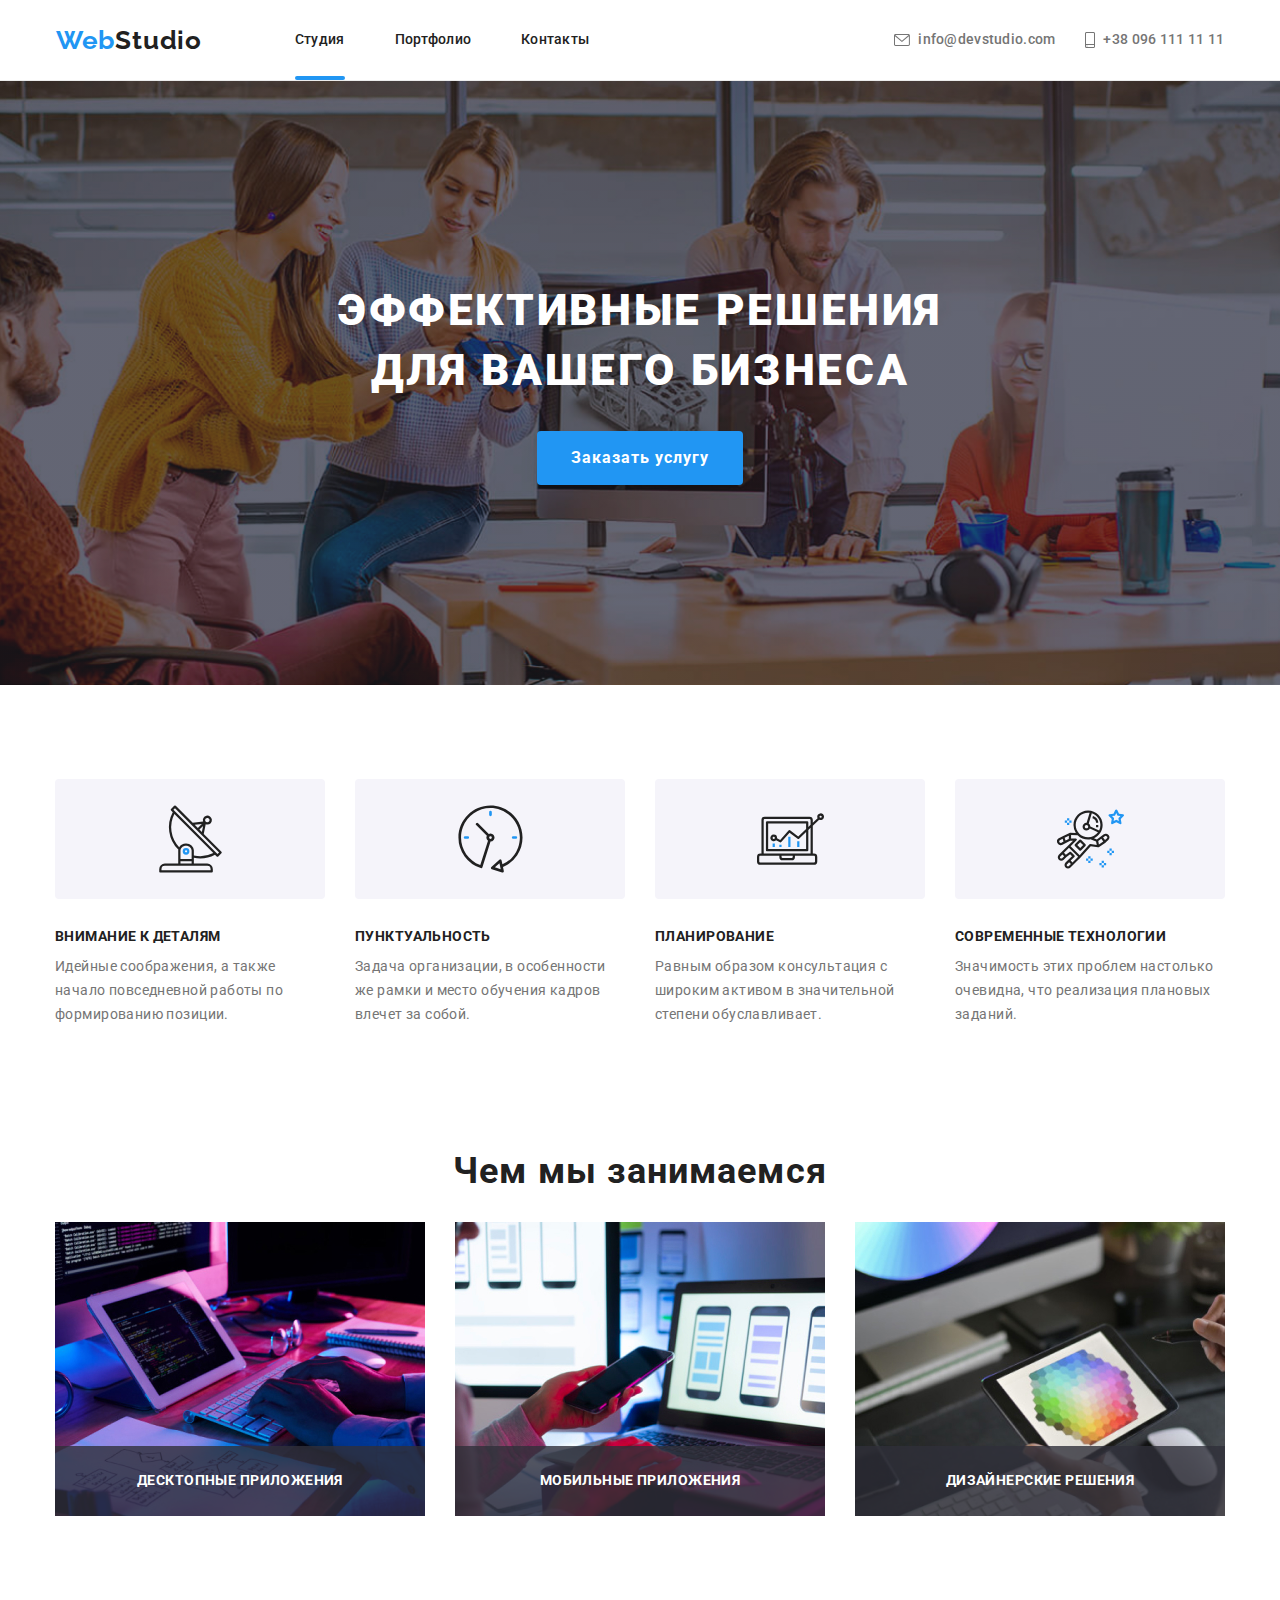
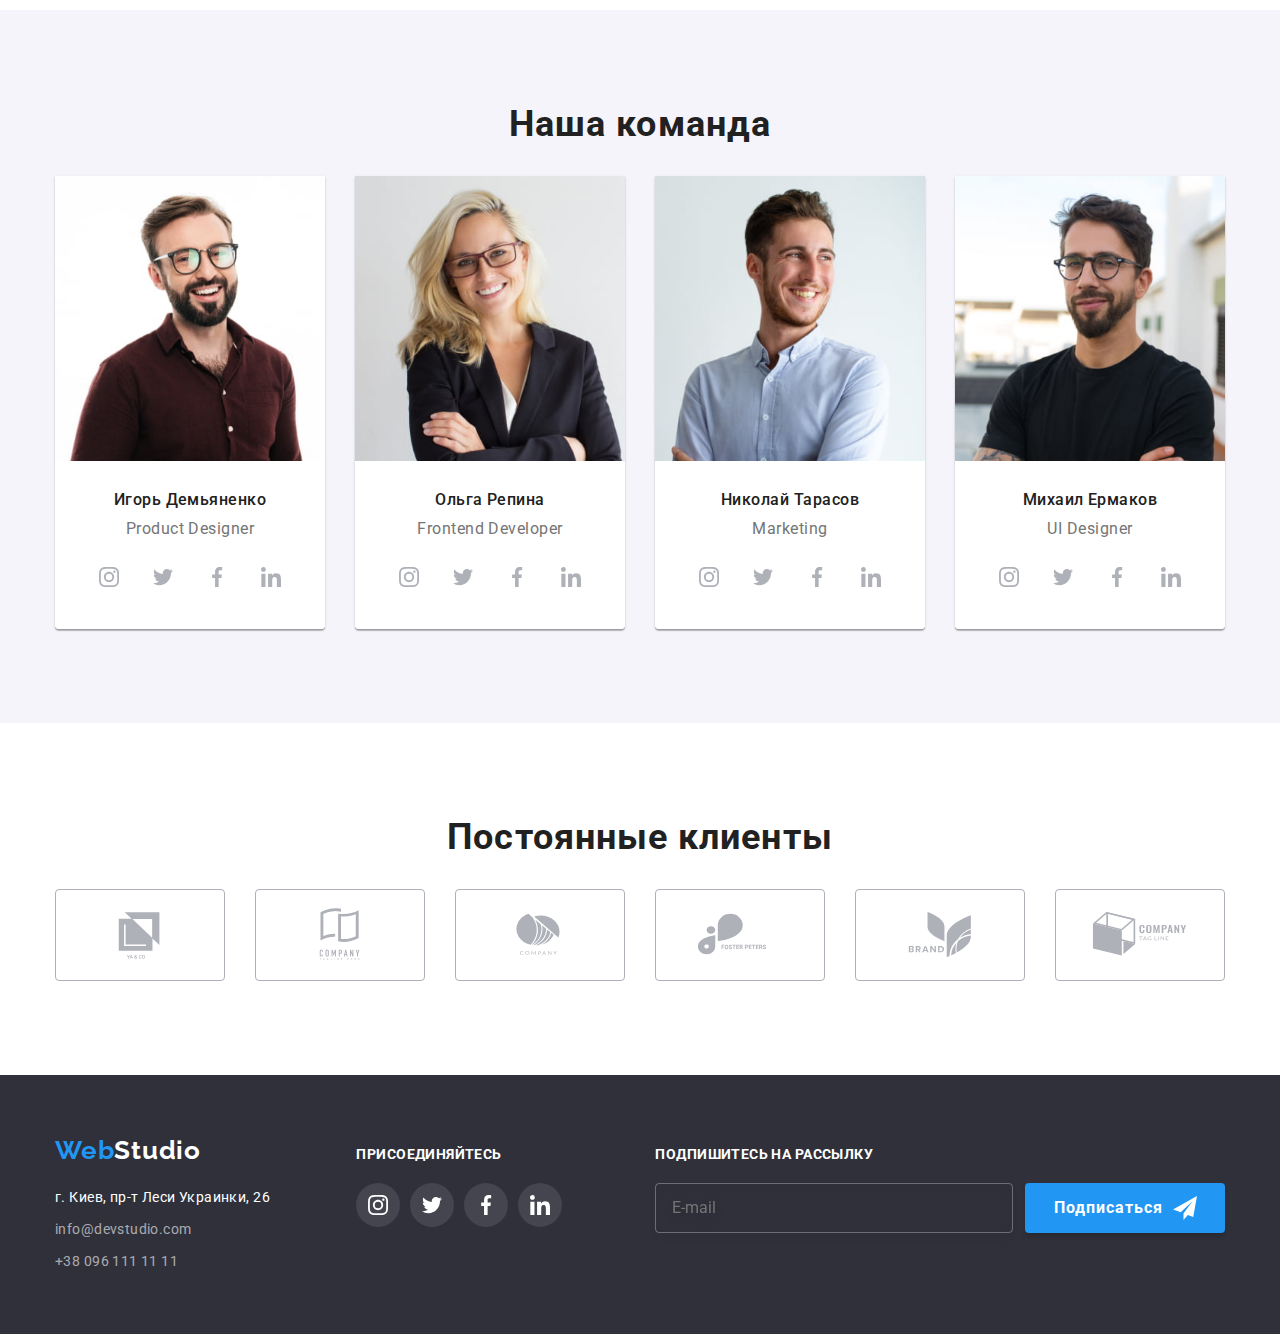
==== commit ea4ca386: "Конечные правки" ====
--- a/index.html
+++ b/index.html
@@ -14,8 +14,8 @@
 <body>
     <header class="page-header">
         <!-- page-header__container -->
-        <div class="container page-header--flex">
-            <a href="index.html" class="logo">Web<span class="logo--accent logo--dark">Studio</span></a>
+        <div class="container page-header__container">
+            <a href="index.html" class="logo">Web<span class="logo--dark">Studio</span></a>
             <button type="button" class="menu-button" data-menu-open>
                 <svg width="24" height="16">
                     <use class="menu-icon" href="./images/icons.svg#menu-icon"></use>
@@ -63,7 +63,7 @@
         <section class="hero">
             <div class="container">
                 <h1 class="hero__title">Эффективные решения для вашего бизнеса</h1>
-                <button type="button" class="button button--accent main-button--features" data-modal-open>Заказать услугу</button>
+                <button type="button" class="button main-button--features" data-modal-open>Заказать услугу</button>
             </div>
             <div class="backdrop is-hidden" data-modal>
                 <div class="modal">
@@ -115,7 +115,7 @@
                                 </svg>
                                 Соглашаюсь с рассылкой и принимаю <a class="modal-form__privacy-policy-link" href="#">Условия договора</a></label>
                         </div>
-                        <button class="button submit-button--features button--accent" type="submit">Отправить</button>
+                        <button class="button submit-button--features" type="submit">Отправить</button>
                     </form>
                 </div>
             </div>
@@ -163,41 +163,41 @@
                 </ul>
             </div>
         </section>
-        <section class="section employment hidden-section">
+        <section class="section section-no-padding-top hidden-section">
             <div class="container">
-                <h2 class="employment__title">Чем мы занимаемся</h2>
-                <ul class="employment__list">
+                <h2 class="section__title">Чем мы занимаемся</h2>
+                <ul class="employment">
                     <li class="employment__item">
                         <div class="employment__thumb">
                             <img srcset="./images/desktop/employment_desktop/typing.jpg 1x, ./images/desktop/employment_desktop/typing_2x.jpg 2x" src="./images/desktop/employment_desktop/typing.jpg" alt="Написание кода" class="image" width="370" height="294" >
-                            <div class="employment-overlay">
-                                <p class="employment-overlay__text">Десктопные приложения</p>
+                            <div class="employment__overlay">
+                                <p class="employment__overlay-text">Десктопные приложения</p>
                             </div>
                         </div>
                     </li>
                     <li class="employment__item">
                         <div class="employment__thumb">
                             <img srcset="./images/desktop/employment_desktop/phone-dev.jpg 1x, ./images/desktop/employment_desktop/phone-dev_2x.jpg 2x" src="./images/desktop/employment_desktop/phone-dev.jpg" alt="Написание кода" class="image" width="370" height="294" >
-                            <div class="employment-overlay">
-                                <p class="employment-overlay__text">Мобильные приложения</p>
+                            <div class="employment__overlay">
+                                <p class="employment__overlay-text">Мобильные приложения</p>
                             </div>
                         </div>
                     </li>
                     <li class="employment__item">
                         <div class="employment__thumb">
                             <img srcset="./images/desktop/employment_desktop/color-work.jpg 1x, ./images/desktop/employment_desktop/color-work_2x.jpg 2x" src="./images/desktop/employment_desktop/color-work.jpg" alt="Написание кода" class="image" width="370" height="294" >
-                            <div class="employment-overlay">
-                                <p class="employment-overlay__text">Дизайнерские решения</p>
+                            <div class="employment__overlay">
+                                <p class="employment__overlay-text">Дизайнерские решения</p>
                             </div>
                         </div>
                     </li>
                 </ul>
             </div>
         </section>
-        <section class="workers section">
+        <section class="section section--other-bg">
             <div class="container">
-                <h2 class="workers__title">Наша команда</h2>
-                <ul class="workers__list">
+                <h2 class="section__title">Наша команда</h2>
+                <ul class="workers">
                     <li class="workers__item">
                         <div class="workers__card">
                             <picture>
@@ -210,8 +210,8 @@
                                 <img src="./images/phone/team_phone/ihor.jpg" alt="Превью фото Игоря Демьяненко" class="image" width="450" height="460" >
                             </picture>
                             <div class="workers__card-bottom">
-                                <h3 class="workers__name">Игорь Демьяненко</h3>
-                                <p class="workers__position">Product Designer</p>
+                                <h3 class="workers__title">Игорь Демьяненко</h3>
+                                <p class="workers__text">Product Designer</p>
                                 <ul class="workers-soc-thumb">
                                     <li class="workers-soc-thumb__item">
                                         <a href="#" class="workers-soc-thumb__link">
@@ -257,8 +257,8 @@
                                 <img src="./images/phone/team_phone/olga.jpg" alt="Превью фото Ольги Репиной" class="image" width="450" height="460">
                             </picture>
                             <div class="workers__card-bottom">
-                                <h3 class="workers__name">Ольга Репина</h3>
-                                <p class="workers__position">Frontend Developer</p>
+                                <h3 class="workers__title">Ольга Репина</h3>
+                                <p class="workers__text">Frontend Developer</p>
                                 <ul class="workers-soc-thumb">
                                     <li class="workers-soc-thumb__item">
                                         <a href="#" class="workers-soc-thumb__link">
@@ -305,8 +305,8 @@
                             </picture>
 
                             <div class="workers__card-bottom">
-                                <h3 class="workers__name">Николай Тарасов</h3>
-                                <p class="workers__position">Marketing</p>
+                                <h3 class="workers__title">Николай Тарасов</h3>
+                                <p class="workers__text">Marketing</p>
                                 <ul class="workers-soc-thumb">
                                     <li class="workers-soc-thumb__item">
                                         <a href="#" class="workers-soc-thumb__link">
@@ -352,8 +352,8 @@
                                 <img src="./images/phone/team_phone/mikhail.jpg" alt="Превью фото Михаила Ермакова" class="image" width="450" height="460">
                             </picture>
                             <div class="workers__card-bottom">
-                                <h3 class="workers__name">Михаил Ермаков</h3>
-                                <p class="workers__position">UI Designer</p>
+                                <h3 class="workers__title">Михаил Ермаков</h3>
+                                <p class="workers__text">UI Designer</p>
                                 <ul class="workers-soc-thumb">
                                     <li class="workers-soc-thumb__item">
                                         <a href="#" class="workers-soc-thumb__link">
@@ -390,10 +390,10 @@
                 </ul>
             </div>
         </section>
-        <section class="section regular-customers">
+        <section class="section">
             <div class="container">
-                <h2 class="regular-customers__title">Постоянные клиенты</h2>
-                <ul class="regular-customers__list">
+                <h2 class="section__title">Постоянные клиенты</h2>
+                <ul class="regular-customers">
                     <li class="regular-customers__item">
                         <a href="#" class="regular-customers__link">
                             <svg class="regular-customers__icon" width="106" height="60">
@@ -489,7 +489,7 @@
                 <h3 class="page-footer__title">Подпишитесь на рассылку</h3>
                 <form class="footer-form" autocomplete="off">
                     <input class="footer-form__input" type="email" name="user-email" placeholder="E-mail">
-                    <button class="apply-button--features button--accent button" type="submit">Подписаться
+                    <button class="apply-button--features button" type="submit">Подписаться
                         <svg class="footer-form__icon" width="24" height="24">
                             <use href="./images/icons.svg#icon-send"></use>
                         </svg>
--- a/css/main.min.css
+++ b/css/main.min.css
@@ -1,2 +1,2 @@
-body{color:#757575;background-color:#fff;font-family:"Roboto",sans-serif}h1,h2,h3,ul,p{margin-top:0;margin-bottom:0}ul{padding-left:0}img{display:block;max-width:100%;height:auto}.nav-menu__list,.auth-info,.benefits-list,.employment__list,.workers__list,.footer-address__list,.filter-list,.projects-list,.regular-customers__list,.workers-soc-thumb,.footer-soc-thumb,.modal-form__list,.menu-soc-list{list-style-type:none}.hiden-title{position:absolute;width:1px;height:1px;margin:-1px;border:0;padding:0;white-space:nowrap;-webkit-clip-path:inset(100%);clip-path:inset(100%);clip:rect(0 0 0 0);overflow:hidden}.container{max-width:450px;margin-right:auto;margin-left:auto;outline:red solid 1px}@media screen and (min-width: 768px){.container{max-width:738px}}@media screen and (min-width: 1200px){.container{max-width:1200px;padding:0 15px}}.section{padding-top:60px;padding-bottom:60px;outline:green solid 1px}@media screen and (max-width: 1199px){.hidden-section{display:none}}.button{font-weight:700;font-size:16px;line-height:1.88;text-align:center;letter-spacing:0.06em;border-radius:4px;cursor:pointer}.main-button--features{padding:10px 32px;-webkit-box-shadow:0px 4px 4px rgba(0,0,0,0.15);box-shadow:0px 4px 4px rgba(0,0,0,0.15);border-color:transparent}.button--accent{color:#fff;background-color:#2196F3}.menu-button,.menu-button-close{padding:0;border:none;background-color:transparent;cursor:pointer}.button--filter{color:#212121;background-color:#F5F4FA;-webkit-transition:color 250ms cubic-bezier(0.4, 0, 0.2, 1),background-color 250ms cubic-bezier(0.4, 0, 0.2, 1),-webkit-box-shadow 250ms cubic-bezier(0.4, 0, 0.2, 1);transition:color 250ms cubic-bezier(0.4, 0, 0.2, 1),background-color 250ms cubic-bezier(0.4, 0, 0.2, 1),-webkit-box-shadow 250ms cubic-bezier(0.4, 0, 0.2, 1);transition:color 250ms cubic-bezier(0.4, 0, 0.2, 1),background-color 250ms cubic-bezier(0.4, 0, 0.2, 1),box-shadow 250ms cubic-bezier(0.4, 0, 0.2, 1);transition:color 250ms cubic-bezier(0.4, 0, 0.2, 1),background-color 250ms cubic-bezier(0.4, 0, 0.2, 1),box-shadow 250ms cubic-bezier(0.4, 0, 0.2, 1),-webkit-box-shadow 250ms cubic-bezier(0.4, 0, 0.2, 1)}.button--filter:hover,.button--filter:focus{color:#fff;background-color:#2196F3;-webkit-box-shadow:0px 3px 1px rgba(0,0,0,0.1),0px 1px 2px rgba(0,0,0,0.08),0px 2px 2px rgba(0,0,0,0.12);box-shadow:0px 3px 1px rgba(0,0,0,0.1),0px 1px 2px rgba(0,0,0,0.08),0px 2px 2px rgba(0,0,0,0.12)}.filter-button--features{font-weight:500;line-height:1.6;padding:6px 22px;border-color:transparent}.submit-button--features{padding:10px 55px 10px 56px;margin-top:30px;-webkit-box-shadow:0px 4px 4px rgba(0,0,0,0.15);box-shadow:0px 4px 4px rgba(0,0,0,0.15);border:none}.apply-button--features{display:-webkit-box;display:-ms-flexbox;display:flex;-webkit-box-align:center;-ms-flex-align:center;align-items:center;padding:10px 28px 10px 29px;margin:20px auto auto auto;-webkit-box-shadow:0px 4px 4px rgba(0,0,0,0.15);box-shadow:0px 4px 4px rgba(0,0,0,0.15);border:none}@media screen and (min-width: 1200px){.apply-button--features{margin:0 auto auto 12px}}.page-header{border-bottom:1px solid #ECECEC}.page-header--flex{display:-webkit-box;display:-ms-flexbox;display:flex;position:relative;-webkit-box-align:center;-ms-flex-align:center;align-items:center;-webkit-box-pack:justify;-ms-flex-pack:justify;justify-content:space-between;padding-top:16px;padding-bottom:16px}@media screen and (min-width: 768px){.page-header--flex{-webkit-box-pack:center;-ms-flex-pack:center;justify-content:center;padding-top:0;padding-bottom:0}}.menu-button .close-menu-icon{display:none}@media screen and (min-width: 768px){.menu-button{display:none}}.nav-menu{margin-bottom:302px}@media screen and (min-width: 768px){.nav-menu{margin-bottom:0;margin-left:88px}}@media screen and (min-width: 1200px){.nav-menu{margin-left:93px}}@media screen and (min-width: 768px){.nav-menu__list{display:-webkit-box;display:-ms-flexbox;display:flex;-webkit-box-pack:center;-ms-flex-pack:center;justify-content:center;-webkit-box-align:center;-ms-flex-align:center;align-items:center}}.auth-info{margin-bottom:64px}@media screen and (min-width: 768px){.auth-info{margin-bottom:0;margin-left:84px;display:-webkit-box;display:-ms-flexbox;display:flex;-webkit-box-orient:vertical;-webkit-box-direction:reverse;-ms-flex-direction:column-reverse;flex-direction:column-reverse}}@media screen and (min-width: 1200px){.auth-info{margin-left:305px;-webkit-box-orient:horizontal;-webkit-box-direction:reverse;-ms-flex-direction:row-reverse;flex-direction:row-reverse}}.logo{color:#2196F3;font-family:"Raleway",sans-serif;font-weight:700;font-size:24px;line-height:1.16;letter-spacing:0.03em;text-decoration:none}@media screen and (min-width: 1200px){.logo{font-size:26px;line-height:1.19}}.logo--accent.logo--dark{color:#212121}.nav-menu__link{font-weight:500;font-size:40px;line-height:1.17;letter-spacing:0.02em;text-decoration:none;color:#212121;-webkit-transition:color 250ms cubic-bezier(0.4, 0, 0.2, 1);transition:color 250ms cubic-bezier(0.4, 0, 0.2, 1)}.nav-menu__link:hover,.nav-menu__link:focus{color:#2196F3}@media screen and (min-width: 768px){.nav-menu__link{position:relative;display:inline-block;padding-top:32px;padding-bottom:32px;font-size:14px;line-height:1.14}.nav-menu__link.nav-menu__link--current-page::after{content:'';position:absolute;bottom:0;left:0;width:100%;height:4px;border-radius:2px;opacity:1;background-color:#2196F3}}.nav-menu__item:not(:last-child){margin-bottom:35px}@media screen and (min-width: 768px){.nav-menu__item:not(:last-child){margin-bottom:0}.nav-menu__item:not(:first-child){margin-left:50px}}.auth-info__link{color:#757575;font-weight:500;font-size:24px;line-height:1.16;letter-spacing:0.02em;text-decoration:none;-webkit-transition:color 250ms cubic-bezier(0.4, 0, 0.2, 1);transition:color 250ms cubic-bezier(0.4, 0, 0.2, 1)}.auth-info__link--menu-size{font-size:34px;line-height:1.17}.auth-info__link:hover,.auth-info__link:focus{color:#2196F3}@media screen and (min-width: 768px){.auth-info__link{font-size:12px;display:-webkit-box;display:-ms-flexbox;display:flex;-webkit-box-align:center;-ms-flex-align:center;align-items:center;padding:32px 0}.auth-info__link:hover .auth-info__icon,.auth-info__link:focus .auth-info__icon{fill:#2196F3}}@media screen and (min-width: 1200px){.auth-info__link{font-size:14px;line-height:1.14}}@media screen and (max-width: 767px){.auth-info__icon{display:none}}.auth-info__icon{fill:#757575;margin-right:8px;-webkit-transition:fill 250ms cubic-bezier(0.4, 0, 0.2, 1);transition:fill 250ms cubic-bezier(0.4, 0, 0.2, 1)}@media screen and (min-width: 767px){.auth-info__icon--size-tel{width:10px;height:14px}.auth-info__icon--size-mail{width:14px;height:10px}}@media screen and (min-width: 1200px){.auth-info__icon--size-tel{width:10px;height:16px}.auth-info__icon--size-mail{width:16px;height:12px}}.auth-info__item:not(:last-child){margin-bottom:35px}@media screen and (min-width: 768px){.auth-info__item:not(:last-child){margin-bottom:0}.auth-info__item:not(:first-child){margin-bottom:10px}}@media screen and (min-width: 1200px){.auth-info__item:not(:last-child){margin-left:30px}.auth-info__item:not(:first-child){margin-bottom:0}}.hero__title{color:#fff;margin:0 auto 30px;max-width:360px;font-weight:900;font-size:26px;line-height:1.62;text-align:center;letter-spacing:0.06em;text-transform:uppercase}@media screen and (min-width: 1200px){.hero__title{font-size:44px;line-height:1.36;max-width:696px}}.hero{background-color:#2F303A;background-image:-webkit-gradient(linear, left top, right top, from(rgba(47,48,58,0.4)), to(rgba(47,48,58,0.4))),url(../../images/phone/hero_phone/hero.jpg);background-image:linear-gradient(to right, rgba(47,48,58,0.4), rgba(47,48,58,0.4)),url(../../images/phone/hero_phone/hero.jpg);background-size:cover;background-position:center;background-repeat:no-repeat;text-align:center;padding-top:118px;padding-bottom:118px;margin-left:auto;margin-right:auto;max-width:768px}@media screen and (min-width: 768px){.hero{background-image:-webkit-gradient(linear, left top, right top, from(rgba(47,48,58,0.4)), to(rgba(47,48,58,0.4))),url(../../images/tablet/hero_tablet/hero.jpg);background-image:linear-gradient(to right, rgba(47,48,58,0.4), rgba(47,48,58,0.4)),url(../../images/tablet/hero_tablet/hero.jpg);max-width:1200px}}@media screen and (min-width: 1200px){.hero{background-image:-webkit-gradient(linear, left top, right top, from(rgba(47,48,58,0.4)), to(rgba(47,48,58,0.4))),url(../../images/desktop/hero_desktop/hero.jpg);background-image:linear-gradient(to right, rgba(47,48,58,0.4), rgba(47,48,58,0.4)),url(../../images/desktop/hero_desktop/hero.jpg);max-width:1600px;padding-top:200px;padding-bottom:200px}}.phone-menu{width:100vw;height:100vh;padding:48px 40px;z-index:99;position:fixed;top:0;left:0;overflow-y:scroll;background-color:#fff}.phone-menu.is-hidden{display:none}@media screen and (min-width: 768px){.phone-menu{-webkit-box-pack:center;-ms-flex-pack:center;justify-content:center;-webkit-box-align:center;-ms-flex-align:center;align-items:center;width:auto;height:auto;padding:0;position:static;overflow:hidden;background-color:transparent}.phone-menu.is-hidden{display:-webkit-box;display:-ms-flexbox;display:flex}}.menu-button-close{position:absolute;top:21px;right:25px}@media screen and (min-width: 768px){.menu-button-close{display:none}}.menu-soc-list{display:-webkit-box;display:-ms-flexbox;display:flex;-webkit-box-pack:center;-ms-flex-pack:center;justify-content:center;-webkit-box-align:center;-ms-flex-align:center;align-items:center}@media screen and (min-width: 768px){.menu-soc-list{display:none}}.menu-soc-list__link{padding:0 10px;font-weight:500;font-size:18px;line-height:1.22;letter-spacing:0.02em;text-decoration:none;color:#2196F3}.menu-soc-list__item:not(:last-child){border-right:1px solid rgba(33,33,33,0.2)}.backdrop{position:fixed;top:0;left:0;z-index:99;width:100%;height:100%;background-color:rgba(0,0,0,0.2);opacity:1;-webkit-transition:opacity 250ms cubic-bezier(0.4, 0, 0.2, 1);transition:opacity 250ms cubic-bezier(0.4, 0, 0.2, 1)}.backdrop.is-hidden{opacity:0;pointer-events:none}.backdrop.is-hidden .modal{-webkit-transform:translate(-50%, -50%) scale(0.8);transform:translate(-50%, -50%) scale(0.8)}.modal{position:absolute;top:50%;left:50%;-webkit-transform:translate(-50%, -50%) scale(1);transform:translate(-50%, -50%) scale(1);max-width:450px;width:100%;max-height:609px;height:100%;padding:40px;overflow-y:scroll;background:#fff;-webkit-box-shadow:0px 1px 3px rgba(0,0,0,0.12),0px 1px 1px rgba(0,0,0,0.14),0px 2px 1px rgba(0,0,0,0.2);box-shadow:0px 1px 3px rgba(0,0,0,0.12),0px 1px 1px rgba(0,0,0,0.14),0px 2px 1px rgba(0,0,0,0.2);border-radius:4px;-webkit-transition:-webkit-transform 250ms cubic-bezier(0.4, 0, 0.2, 1);transition:-webkit-transform 250ms cubic-bezier(0.4, 0, 0.2, 1);transition:transform 250ms cubic-bezier(0.4, 0, 0.2, 1);transition:transform 250ms cubic-bezier(0.4, 0, 0.2, 1), -webkit-transform 250ms cubic-bezier(0.4, 0, 0.2, 1)}.close-modal-button{position:absolute;top:8px;right:8px;padding:0;border:none;font:inherit;color:inherit;background-color:transparent;cursor:pointer}.close-modal-button:hover .close-modal-button__icon,.close-modal-button:focus .close-modal-button__icon{fill:#2196F3}.close-modal-button__icon{-webkit-transition:fill 250ms cubic-bezier(0.4, 0, 0.2, 1);transition:fill 250ms cubic-bezier(0.4, 0, 0.2, 1)}.modal__title{margin-bottom:12px;font-size:20px;line-height:1.5;text-align:center;letter-spacing:0.03em;color:#212121}.modal-form__item{display:-webkit-box;display:-ms-flexbox;display:flex;-webkit-box-orient:vertical;-webkit-box-direction:normal;-ms-flex-direction:column;flex-direction:column;-webkit-box-align:start;-ms-flex-align:start;align-items:flex-start}.modal-form__item:not(:last-child){margin-bottom:10px}.modal-form__input-thumb{position:relative;width:100%}.modal-form__list{margin-bottom:20px}.modal-form__label{margin-bottom:4px;font-size:12px;line-height:1.16;letter-spacing:0.01em;color:#757575}.modal-form__input{width:100%;height:40px;padding-left:42px;border:1px solid rgba(33,33,33,0.2);border-radius:4px;-webkit-transition:outline 250ms cubic-bezier(0.4, 0, 0.2, 1);transition:outline 250ms cubic-bezier(0.4, 0, 0.2, 1)}.modal-form__input:focus{outline:1px solid #2196F3}.modal-form__input:focus-within+.modal-form__icon{fill:#2196F3}.modal-form__input--text-area{height:120px;resize:none;padding:12px 16px;font-size:12px;line-height:1.16;letter-spacing:0.01em}.modal-form__input--text-area::-webkit-input-placeholder{color:rgba(117,117,117,0.5)}.modal-form__input--text-area:-ms-input-placeholder{color:rgba(117,117,117,0.5)}.modal-form__input--text-area::-ms-input-placeholder{color:rgba(117,117,117,0.5)}.modal-form__input--text-area::placeholder{color:rgba(117,117,117,0.5)}.modal-form__icon{position:absolute;top:50%;left:12px;-webkit-transform:translateY(-50%);transform:translateY(-50%);-webkit-transition:fill 250ms cubic-bezier(0.4, 0, 0.2, 1);transition:fill 250ms cubic-bezier(0.4, 0, 0.2, 1)}.privacy-policy-thumb{display:-webkit-box;display:-ms-flexbox;display:flex;-webkit-box-align:center;-ms-flex-align:center;align-items:center}.modal-form__checkbox-thumb{display:-webkit-box;display:-ms-flexbox;display:flex;-webkit-box-orient:horizontal;-webkit-box-direction:normal;-ms-flex-direction:row;flex-direction:row;-webkit-box-align:center;-ms-flex-align:center;align-items:center;-webkit-box-pack:center;-ms-flex-pack:center;justify-content:center}.modal-form__checkbox{position:absolute;-webkit-appearance:none;-moz-appearance:none;appearance:none}.modal-form__checkbox:not(:checked)+.modal-form__checkbox-icon{fill:transparent;border:2px solid #212121;border-radius:2px}.modal-form__checkbox:checked+.modal-form__checkbox-icon{fill:#2196F3}.modal-form__checkbox-icon{margin-right:8px}.modal-form__checkbox-label{display:-webkit-box;display:-ms-flexbox;display:flex;-webkit-box-align:center;-ms-flex-align:center;align-items:center;font-size:12px;line-height:1.16;letter-spacing:0.03em;color:#757575}.modal-form__privacy-policy-link{color:#2196F3}.benefits-list__title{color:#212121;margin-bottom:10px;font-weight:700;font-size:14px;line-height:1.14;letter-spacing:0.03em;text-align:start;text-transform:uppercase}.benefits-list__text{color:#757575;font-size:14px;line-height:1.71;letter-spacing:0.03em}@media screen and (min-width: 768px){.benefits-list{display:-webkit-box;display:-ms-flexbox;display:flex;-webkit-box-pack:center;-ms-flex-pack:center;justify-content:center;-ms-flex-wrap:wrap;flex-wrap:wrap}}@media screen and (min-width: 1200px){.benefits-list{-ms-flex-wrap:nowrap;flex-wrap:nowrap}}.benefits-list__item{max-width:450px}.benefits-list__item:not(:last-child){margin-bottom:30px}@media screen and (min-width: 768px){.benefits-list__item{max-width:354px;-ms-flex-preferred-size:calc((100% - 30px) / 2);flex-basis:calc((100% - 30px) / 2);margin-bottom:30px}.benefits-list__item:nth-child(2n){margin-left:30px}.benefits-list__item:nth-last-child(-n+2){margin-bottom:0}}@media screen and (min-width: 1200px){.benefits-list__item{max-width:270px;-ms-flex-preferred-size:calc((100% - 30px * 3));flex-basis:calc((100% - 30px * 3))}.benefits-list__item:not(:first-child){margin-left:30px}}.benefits-list__thumb{display:-webkit-box;display:-ms-flexbox;display:flex;-webkit-box-align:center;-ms-flex-align:center;align-items:center;-webkit-box-pack:center;-ms-flex-pack:center;justify-content:center;width:100%;background-color:#F5F4FA;border-radius:4px;padding-top:25px;padding-bottom:25px;margin-bottom:30px}.employment{padding-top:0}.employment__title{color:#212121;margin-bottom:50px;font-weight:700;font-size:36px;line-height:1.16;text-align:center;letter-spacing:0.03em}.employment__list{display:-webkit-box;display:-ms-flexbox;display:flex;-webkit-box-pack:center;-ms-flex-pack:center;justify-content:center}.employment__item:not(:first-child){margin-left:30px}.employment__thumb{position:relative}.employment-overlay{display:-webkit-box;display:-ms-flexbox;display:flex;-webkit-box-pack:center;-ms-flex-pack:center;justify-content:center;-webkit-box-align:center;-ms-flex-align:center;align-items:center;position:absolute;bottom:0;left:0;width:100%;height:70px;background-color:rgba(47,48,58,0.8)}.employment-overlay__text{font-weight:700;font-size:14px;line-height:1.14;letter-spacing:0.03em;text-transform:uppercase;color:#fff}.workers{background-color:#F5F4FA}.workers__title{color:#212121;margin-bottom:30px;font-weight:700;font-size:28px;line-height:1.17;text-align:center;letter-spacing:0.03em}@media screen and (min-width: 1200px){.workers__title{font-size:36px;line-height:1.16}}.workers__name{color:#212121;margin-bottom:10px;text-align:center;font-weight:500;font-size:16px;line-height:1.18;letter-spacing:0.03em}.workers__position{color:#757575;text-align:center;font-size:16px;line-height:1.18;letter-spacing:0.03em}@media screen and (min-width: 768px){.workers__list{display:-webkit-box;display:-ms-flexbox;display:flex;-ms-flex-wrap:wrap;flex-wrap:wrap;-webkit-box-pack:center;-ms-flex-pack:center;justify-content:center}}@media screen and (min-width: 1200px){.workers__list{-ms-flex-wrap:nowrap;flex-wrap:nowrap}}.workers__item:not(:last-child){margin-bottom:30px}@media screen and (min-width: 768px){.workers__item{-ms-flex-preferred-size:calc((100% - 30px) / 2);flex-basis:calc((100% - 30px) / 2);margin-bottom:30px}.workers__item:nth-child(2n){margin-left:30px}.workers__item:nth-last-child(-n+2){margin-bottom:0}}@media screen and (min-width: 1200px){.workers__item{-ms-flex-preferred-size:calc((100% - 30px * 3));flex-basis:calc((100% - 30px * 3))}.workers__item:not(:first-child){margin-left:30px}.workers__item:nth-child(n){margin-bottom:0}}.workers__card{-webkit-box-shadow:0px 1px 3px rgba(0,0,0,0.12),0px 1px 1px rgba(0,0,0,0.14),0px 2px 1px rgba(0,0,0,0.2);box-shadow:0px 1px 3px rgba(0,0,0,0.12),0px 1px 1px rgba(0,0,0,0.14),0px 2px 1px rgba(0,0,0,0.2);border-radius:0px 0px 4px 4px}.workers__card-bottom{background-color:#fff;padding:30px 0;border-radius:0px 0px 4px 4px}.workers-soc-thumb{display:-webkit-box;display:-ms-flexbox;display:flex;-webkit-box-pack:center;-ms-flex-pack:center;justify-content:center;margin-top:16px}.workers-soc-thumb__item:not(:first-child){margin-left:10px}.workers-soc-thumb__link{display:-webkit-box;display:-ms-flexbox;display:flex;-webkit-box-align:center;-ms-flex-align:center;align-items:center;-webkit-box-pack:center;-ms-flex-pack:center;justify-content:center;width:44px;height:44px;border-radius:50%;-webkit-transition:background-color 250ms cubic-bezier(0.4, 0, 0.2, 1);transition:background-color 250ms cubic-bezier(0.4, 0, 0.2, 1)}.workers-soc-thumb__link:hover,.workers-soc-thumb__link:focus{background-color:#2196F3}.workers-soc-thumb__link:hover .workers-soc-thumb__icon,.workers-soc-thumb__link:focus .workers-soc-thumb__icon{fill:#fff}.workers-soc-thumb__icon{fill:#AFB1B8;-webkit-transition:fill 250ms cubic-bezier(0.4, 0, 0.2, 1);transition:fill 250ms cubic-bezier(0.4, 0, 0.2, 1)}.regular-customers__list{display:-webkit-box;display:-ms-flexbox;display:flex;-webkit-box-align:center;-ms-flex-align:center;align-items:center;-webkit-box-pack:center;-ms-flex-pack:center;justify-content:center;-ms-flex-wrap:wrap;flex-wrap:wrap}@media screen and (min-width: 1200px){.regular-customers__list{-ms-flex-wrap:nowrap;flex-wrap:nowrap}}.regular-customers__title{color:#212121;margin-bottom:30px;font-weight:700;font-size:28px;line-height:1.17;text-align:center;letter-spacing:0.03em}@media screen and (min-width: 1200px){.regular-customers__title{font-size:36px;line-height:1.16}}.regular-customers__item{-ms-flex-preferred-size:calc((100% - 30px) / 2);flex-basis:calc((100% - 30px) / 2);height:92px}.regular-customers__item:nth-child(2n){margin-left:30px}.regular-customers__item:nth-child(-n+2){margin-bottom:30px}@media screen and (min-width: 768px){.regular-customers__item{-ms-flex-preferred-size:calc((100% - 30px * 2) / 3);flex-basis:calc((100% - 30px * 2) / 3);margin-bottom:30px;margin-left:30px}.regular-customers__item:nth-last-child(-n+3){margin-bottom:0}.regular-customers__item:nth-child(3n+1){margin-left:0}}@media screen and (min-width: 1200px){.regular-customers__item{-ms-flex-preferred-size:calc((100% - 30px * 5));flex-basis:calc((100% - 30px * 5))}.regular-customers__item:not(:first-child){margin-left:30px}.regular-customers__item:nth-child(n){margin-bottom:0}}.regular-customers__link{display:-webkit-box;display:-ms-flexbox;display:flex;-webkit-box-align:center;-ms-flex-align:center;align-items:center;-webkit-box-pack:center;-ms-flex-pack:center;justify-content:center;width:100%;height:100%;border:1px solid #AFB1B8;border-radius:4px;-webkit-transition:border-color 250ms cubic-bezier(0.4, 0, 0.2, 1);transition:border-color 250ms cubic-bezier(0.4, 0, 0.2, 1)}.regular-customers__link:hover,.regular-customers__link:focus{border-color:#2196F3}.regular-customers__link:hover .regular-customers__icon,.regular-customers__link:focus .regular-customers__icon{fill:#2196F3}.regular-customers__icon{fill:#AFB1B8;-webkit-transition:fill 250ms cubic-bezier(0.4, 0, 0.2, 1);transition:fill 250ms cubic-bezier(0.4, 0, 0.2, 1)}.page-footer{background-color:#2F303A;padding:60px 0}.footer-logo{display:block;text-align:center}@media screen and (min-width: 1200px){.footer-logo{text-align:left;display:inline}}.footer-address{margin-top:20px}.logo--accent.logo--light{color:#fff}.footer-address__item:not(:first-child){margin-top:8px}.footer-address__link{display:block;font-style:normal;font-size:14px;line-height:1.71;letter-spacing:0.03em;text-align:center;text-decoration:none;-webkit-transition:color 250ms cubic-bezier(0.4, 0, 0.2, 1);transition:color 250ms cubic-bezier(0.4, 0, 0.2, 1)}.footer-address__link:hover,.footer-address__link:focus{color:#2196F3}@media screen and (min-width: 1200px){.footer-address__link{text-align:start;display:inline}}.footer-address__link--geo{color:#fff}.footer-address__link--mail,.footer-address__link--tel{color:rgba(255,255,255,0.6)}.footer-soc-thumb{display:-webkit-box;display:-ms-flexbox;display:flex;-webkit-box-pack:center;-ms-flex-pack:center;justify-content:center;margin-top:20px}.page-footer__title{font-size:14px;line-height:1.14;letter-spacing:0.03em;text-transform:uppercase;text-align:center;color:#fff}@media screen and (min-width: 1200px){.page-footer__title{text-align:start}}.page-footer__item:not(:last-child){margin-bottom:60px}@media screen and (min-width: 768px){.page-footer__item:not(:last-child){margin-bottom:0}.page-footer__item:last-child{margin-top:60px;-webkit-box-flex:1;-ms-flex-positive:1;flex-grow:1}.page-footer__item:nth-child(2){margin-left:165px}}@media screen and (min-width: 1200px){.page-footer__item:first-child{-webkit-box-flex:1;-ms-flex-positive:1;flex-grow:1}.page-footer__item:last-child{margin-left:93px;margin-top:0;-webkit-box-flex:0;-ms-flex-positive:0;flex-grow:0}.page-footer__item:nth-child(2){margin-left:70px}}@media screen and (min-width: 768px){.page-footer--flex{display:-webkit-box;display:-ms-flexbox;display:flex;-ms-flex-wrap:wrap;flex-wrap:wrap;-webkit-box-pack:center;-ms-flex-pack:center;justify-content:center;-webkit-box-align:baseline;-ms-flex-align:baseline;align-items:baseline}}@media screen and (min-width: 1200px){.page-footer--flex{-ms-flex-wrap:nowrap;flex-wrap:nowrap}}.footer-icon{fill:#fff}.footer-soc-thumb__item:not(:first-child){margin-left:10px}.footer-soc-thumb__link{display:-webkit-box;display:-ms-flexbox;display:flex;-webkit-box-align:center;-ms-flex-align:center;align-items:center;-webkit-box-pack:center;-ms-flex-pack:center;justify-content:center;width:44px;height:44px;border-radius:50%;-webkit-transition:background-color 250ms cubic-bezier(0.4, 0, 0.2, 1);transition:background-color 250ms cubic-bezier(0.4, 0, 0.2, 1)}.footer-soc-thumb__link:hover,.footer-soc-thumb__link:focus{background-color:#2196F3}.footer-soc-thumb__link--bg-color{background-color:rgba(255,255,255,0.1)}.footer-form{margin-top:20px}@media screen and (min-width: 1200px){.footer-form{display:-webkit-box;display:-ms-flexbox;display:flex;-webkit-box-align:center;-ms-flex-align:center;align-items:center}}.footer-form__input{display:block;height:50px;max-width:450px;width:100%;padding-left:16px;margin-left:auto;margin-right:auto;font-size:16px;line-height:1.25;color:rgba(255,255,255,0.6);background-color:transparent;border:1px solid rgba(255,255,255,0.3);-webkit-filter:drop-shadow(0px 4px 4px rgba(0,0,0,0.15));filter:drop-shadow(0px 4px 4px rgba(0,0,0,0.15));border-radius:4px}@media screen and (min-width: 768px){.footer-form__input{min-width:450px}}@media screen and (min-width: 1200px){.footer-form__input{min-width:358px}}.footer-form__icon{margin-left:10px}.filter-list{display:-webkit-box;display:-ms-flexbox;display:flex;-ms-flex-wrap:wrap;flex-wrap:wrap;margin-bottom:40px}@media screen and (min-width: 768px){.filter-list{-ms-flex-wrap:nowrap;flex-wrap:nowrap;-webkit-box-pack:center;-ms-flex-pack:center;justify-content:center;margin-bottom:30px}}.filter-list__item{margin-right:8px}.filter-list__item:nth-child(-n+3){margin-bottom:15px}@media screen and (min-width: 768px){.filter-list__item{margin-right:0px}.filter-list__item:not(:first-child){margin-left:8px}.filter-list__item:nth-child(n){margin-bottom:0}}.project-card-meta__title{color:#212121;margin-bottom:4px;font-weight:700;font-size:18px;line-height:2;letter-spacing:0.06em}.project-card-meta__group{color:#757575;font-size:16px;line-height:1.88;letter-spacing:0.03em}@media screen and (min-width: 768px){.projects-list{display:-webkit-box;display:-ms-flexbox;display:flex;-ms-flex-wrap:wrap;flex-wrap:wrap}}.projects-list__item:not(:last-child){margin-bottom:30px}@media screen and (min-width: 768px){.projects-list__item{-ms-flex-preferred-size:calc((100% - 30px)/ 2);flex-basis:calc((100% - 30px)/ 2)}.projects-list__item:not(:nth-last-child(-n+2)){margin-bottom:30px}.projects-list__item:nth-child(2n){margin-left:30px}}.projects-list__link{display:block;height:100%;text-decoration:none;display:-webkit-box;display:-ms-flexbox;display:flex;-webkit-box-orient:vertical;-webkit-box-direction:normal;-ms-flex-direction:column;flex-direction:column;-webkit-transition:-webkit-box-shadow 250ms cubic-bezier(0.4, 0, 0.2, 1);transition:-webkit-box-shadow 250ms cubic-bezier(0.4, 0, 0.2, 1);transition:box-shadow 250ms cubic-bezier(0.4, 0, 0.2, 1);transition:box-shadow 250ms cubic-bezier(0.4, 0, 0.2, 1), -webkit-box-shadow 250ms cubic-bezier(0.4, 0, 0.2, 1)}.projects-list__link:hover,.projects-list__link:focus{-webkit-box-shadow:0px 1px 1px rgba(0,0,0,0.12),0px 4px 4px rgba(0,0,0,0.06),1px 4px 6px rgba(0,0,0,0.16);box-shadow:0px 1px 1px rgba(0,0,0,0.12),0px 4px 4px rgba(0,0,0,0.06),1px 4px 6px rgba(0,0,0,0.16)}.projects-list__link:hover .card-overlay,.projects-list__link:focus .card-overlay{-webkit-transform:translateY(0);transform:translateY(0)}.project-card-meta{padding:20px 24px;border-right:1px solid #EEEEEE;border-bottom:1px solid #EEEEEE;border-left:1px solid #EEEEEE}@media screen and (min-width: 768px){.project-card-meta{-webkit-box-flex:1;-ms-flex-positive:1;flex-grow:1}}.projects-card-top{position:relative;overflow:hidden}.card-overlay{position:absolute;top:0;left:0;width:100%;height:100%;padding:63px 24px;background:rgba(33,150,243,0.9);-webkit-transform:translateY(100%);transform:translateY(100%);-webkit-transition:-webkit-transform 250ms cubic-bezier(0.4, 0, 0.2, 1);transition:-webkit-transform 250ms cubic-bezier(0.4, 0, 0.2, 1);transition:transform 250ms cubic-bezier(0.4, 0, 0.2, 1);transition:transform 250ms cubic-bezier(0.4, 0, 0.2, 1), -webkit-transform 250ms cubic-bezier(0.4, 0, 0.2, 1)}.card-overlay__text{font-size:18px;line-height:1.56;letter-spacing:0.03em;color:#fff}
+body{color:#757575;background-color:#fff;font-family:"Roboto",sans-serif}h1,h2,h3,ul,p{margin-top:0;margin-bottom:0}ul{padding-left:0}img{display:block;max-width:100%;height:auto}.nav-menu__list,.auth-info,.benefits-list,.employment,.workers,.footer-address__list,.filter-list,.projects-list,.regular-customers,.workers-soc-thumb,.footer-soc-thumb,.modal-form__list,.menu-soc-list{list-style-type:none}.hiden-title{position:absolute;width:1px;height:1px;margin:-1px;border:0;padding:0;white-space:nowrap;-webkit-clip-path:inset(100%);clip-path:inset(100%);clip:rect(0 0 0 0);overflow:hidden}.container{max-width:450px;margin-right:auto;margin-left:auto}@media screen and (min-width: 768px){.container{max-width:738px}}@media screen and (min-width: 1200px){.container{max-width:1200px;padding:0 15px}}.section{padding-top:60px;padding-bottom:60px}@media screen and (min-width: 1200px){.section{padding-top:94px;padding-bottom:94px}}.section__title{color:#212121;margin-bottom:30px;font-weight:700;font-size:28px;line-height:1.17;text-align:center;letter-spacing:0.03em}@media screen and (min-width: 1200px){.section__title{font-size:36px;line-height:1.16}}@media screen and (max-width: 1199px){.hidden-section{display:none}}.button{font-weight:700;font-size:16px;line-height:1.88;text-align:center;letter-spacing:0.06em;border-radius:4px;cursor:pointer}.main-button--features{padding:10px 32px;-webkit-box-shadow:0px 4px 4px rgba(0,0,0,0.15);box-shadow:0px 4px 4px rgba(0,0,0,0.15);border-color:transparent;color:#fff;background-color:#2196F3}.menu-button,.menu-button-close{padding:0;border:none;background-color:transparent;cursor:pointer}.filter-button--features{font-weight:500;line-height:1.6;padding:6px 22px;border-color:transparent;color:#212121;background-color:#F5F4FA;-webkit-transition:color 250ms cubic-bezier(0.4, 0, 0.2, 1),background-color 250ms cubic-bezier(0.4, 0, 0.2, 1),-webkit-box-shadow 250ms cubic-bezier(0.4, 0, 0.2, 1);transition:color 250ms cubic-bezier(0.4, 0, 0.2, 1),background-color 250ms cubic-bezier(0.4, 0, 0.2, 1),-webkit-box-shadow 250ms cubic-bezier(0.4, 0, 0.2, 1);transition:color 250ms cubic-bezier(0.4, 0, 0.2, 1),background-color 250ms cubic-bezier(0.4, 0, 0.2, 1),box-shadow 250ms cubic-bezier(0.4, 0, 0.2, 1);transition:color 250ms cubic-bezier(0.4, 0, 0.2, 1),background-color 250ms cubic-bezier(0.4, 0, 0.2, 1),box-shadow 250ms cubic-bezier(0.4, 0, 0.2, 1),-webkit-box-shadow 250ms cubic-bezier(0.4, 0, 0.2, 1)}.filter-button--features:hover,.filter-button--features:focus{color:#fff;background-color:#2196F3;-webkit-box-shadow:0px 3px 1px rgba(0,0,0,0.1),0px 1px 2px rgba(0,0,0,0.08),0px 2px 2px rgba(0,0,0,0.12);box-shadow:0px 3px 1px rgba(0,0,0,0.1),0px 1px 2px rgba(0,0,0,0.08),0px 2px 2px rgba(0,0,0,0.12)}.submit-button--features{padding:10px 55px 10px 56px;margin-top:30px;-webkit-box-shadow:0px 4px 4px rgba(0,0,0,0.15);box-shadow:0px 4px 4px rgba(0,0,0,0.15);border:none;color:#fff;background-color:#2196F3}.apply-button--features{display:-webkit-box;display:-ms-flexbox;display:flex;-webkit-box-align:center;-ms-flex-align:center;align-items:center;padding:10px 28px 10px 29px;margin:20px auto auto auto;-webkit-box-shadow:0px 4px 4px rgba(0,0,0,0.15);box-shadow:0px 4px 4px rgba(0,0,0,0.15);border:none;color:#fff;background-color:#2196F3}@media screen and (min-width: 1200px){.apply-button--features{margin:0 auto auto 12px}}.page-header{border-bottom:1px solid #ECECEC}.page-header__container{display:-webkit-box;display:-ms-flexbox;display:flex;position:relative;-webkit-box-align:center;-ms-flex-align:center;align-items:center;-webkit-box-pack:justify;-ms-flex-pack:justify;justify-content:space-between;padding-top:16px;padding-bottom:16px}@media screen and (min-width: 768px){.page-header__container{-webkit-box-pack:center;-ms-flex-pack:center;justify-content:center;padding-top:0;padding-bottom:0}}.menu-button .close-menu-icon{display:none}@media screen and (min-width: 768px){.menu-button{display:none}}.nav-menu{margin-bottom:302px}@media screen and (min-width: 768px){.nav-menu{margin-bottom:0;margin-left:88px}}@media screen and (min-width: 1200px){.nav-menu{margin-left:93px}}@media screen and (min-width: 768px){.nav-menu__list{display:-webkit-box;display:-ms-flexbox;display:flex;-webkit-box-pack:center;-ms-flex-pack:center;justify-content:center;-webkit-box-align:center;-ms-flex-align:center;align-items:center}}.auth-info{margin-bottom:64px}@media screen and (min-width: 768px){.auth-info{margin-bottom:0;margin-left:84px;display:-webkit-box;display:-ms-flexbox;display:flex;-webkit-box-orient:vertical;-webkit-box-direction:reverse;-ms-flex-direction:column-reverse;flex-direction:column-reverse}}@media screen and (min-width: 1200px){.auth-info{margin-left:305px;-webkit-box-orient:horizontal;-webkit-box-direction:reverse;-ms-flex-direction:row-reverse;flex-direction:row-reverse}}.logo{color:#2196F3;font-family:"Raleway",sans-serif;font-weight:700;font-size:24px;line-height:1.16;letter-spacing:0.03em;text-decoration:none}@media screen and (min-width: 1200px){.logo{font-size:26px;line-height:1.19}}.logo--dark{color:#212121}.nav-menu__link{font-weight:500;font-size:40px;line-height:1.17;letter-spacing:0.02em;text-decoration:none;color:#212121;-webkit-transition:color 250ms cubic-bezier(0.4, 0, 0.2, 1);transition:color 250ms cubic-bezier(0.4, 0, 0.2, 1)}.nav-menu__link:hover,.nav-menu__link:focus{color:#2196F3}@media screen and (min-width: 768px){.nav-menu__link{position:relative;display:inline-block;padding-top:32px;padding-bottom:32px;font-size:14px;line-height:1.14}.nav-menu__link.nav-menu__link--current-page::after{content:'';position:absolute;bottom:0;left:0;width:100%;height:4px;border-radius:2px;opacity:1;background-color:#2196F3}}.nav-menu__item:not(:last-child){margin-bottom:35px}@media screen and (min-width: 768px){.nav-menu__item:not(:last-child){margin-bottom:0}.nav-menu__item:not(:first-child){margin-left:50px}}.auth-info__link{color:#757575;font-weight:500;font-size:24px;line-height:1.16;letter-spacing:0.02em;text-decoration:none;-webkit-transition:color 250ms cubic-bezier(0.4, 0, 0.2, 1);transition:color 250ms cubic-bezier(0.4, 0, 0.2, 1)}.auth-info__link--menu-size{font-size:34px;line-height:1.17}.auth-info__link:hover,.auth-info__link:focus{color:#2196F3}@media screen and (min-width: 768px){.auth-info__link{font-size:12px;display:-webkit-box;display:-ms-flexbox;display:flex;-webkit-box-align:center;-ms-flex-align:center;align-items:center}.auth-info__link:hover .auth-info__icon,.auth-info__link:focus .auth-info__icon{fill:#2196F3}}@media screen and (min-width: 1200px){.auth-info__link{font-size:14px;line-height:1.14;padding:32px 0}}@media screen and (max-width: 767px){.auth-info__icon{display:none}}.auth-info__icon{fill:#757575;margin-right:8px;-webkit-transition:fill 250ms cubic-bezier(0.4, 0, 0.2, 1);transition:fill 250ms cubic-bezier(0.4, 0, 0.2, 1)}@media screen and (min-width: 767px){.auth-info__icon--size-tel{width:10px;height:14px}.auth-info__icon--size-mail{width:14px;height:10px}}@media screen and (min-width: 1200px){.auth-info__icon--size-tel{width:10px;height:16px}.auth-info__icon--size-mail{width:16px;height:12px}}.auth-info__item:not(:last-child){margin-bottom:35px}@media screen and (min-width: 768px){.auth-info__item:not(:last-child){margin-bottom:0}.auth-info__item:not(:first-child){margin-bottom:10px}}@media screen and (min-width: 1200px){.auth-info__item:not(:last-child){margin-left:30px}.auth-info__item:not(:first-child){margin-bottom:0}}.hero__title{color:#fff;margin:0 auto 30px;max-width:360px;font-weight:900;font-size:26px;line-height:1.62;text-align:center;letter-spacing:0.06em;text-transform:uppercase}@media screen and (min-width: 1200px){.hero__title{font-size:44px;line-height:1.36;max-width:696px}}.hero{background-color:#2F303A;background-image:-webkit-gradient(linear, left top, right top, from(rgba(47,48,58,0.4)), to(rgba(47,48,58,0.4))),url(../../images/phone/hero_phone/hero.jpg);background-image:linear-gradient(to right, rgba(47,48,58,0.4), rgba(47,48,58,0.4)),url(../../images/phone/hero_phone/hero.jpg);background-size:cover;background-position:center;background-repeat:no-repeat;text-align:center;padding-top:118px;padding-bottom:118px;margin-left:auto;margin-right:auto;max-width:768px}@media screen and (min-width: 768px){.hero{background-image:-webkit-gradient(linear, left top, right top, from(rgba(47,48,58,0.4)), to(rgba(47,48,58,0.4))),url(../../images/tablet/hero_tablet/hero.jpg);background-image:linear-gradient(to right, rgba(47,48,58,0.4), rgba(47,48,58,0.4)),url(../../images/tablet/hero_tablet/hero.jpg);max-width:1200px}}@media screen and (min-width: 1200px){.hero{background-image:-webkit-gradient(linear, left top, right top, from(rgba(47,48,58,0.4)), to(rgba(47,48,58,0.4))),url(../../images/desktop/hero_desktop/hero.jpg);background-image:linear-gradient(to right, rgba(47,48,58,0.4), rgba(47,48,58,0.4)),url(../../images/desktop/hero_desktop/hero.jpg);max-width:1600px;padding-top:200px;padding-bottom:200px}}.phone-menu{width:100vw;height:100vh;padding:48px 40px;z-index:99;position:fixed;top:0;left:0;overflow-y:scroll;background-color:#fff}.phone-menu.is-hidden{display:none}@media screen and (min-width: 768px){.phone-menu{-webkit-box-pack:center;-ms-flex-pack:center;justify-content:center;-webkit-box-align:center;-ms-flex-align:center;align-items:center;width:auto;height:auto;padding:0;position:static;overflow:hidden;background-color:transparent}.phone-menu.is-hidden{display:-webkit-box;display:-ms-flexbox;display:flex}}.menu-button-close{position:absolute;top:21px;right:25px}@media screen and (min-width: 768px){.menu-button-close{display:none}}.menu-soc-list{display:-webkit-box;display:-ms-flexbox;display:flex;-webkit-box-pack:center;-ms-flex-pack:center;justify-content:center;-webkit-box-align:center;-ms-flex-align:center;align-items:center}@media screen and (min-width: 768px){.menu-soc-list{display:none}}.menu-soc-list__link{padding:0 10px;font-weight:500;font-size:18px;line-height:1.22;letter-spacing:0.02em;text-decoration:none;color:#2196F3}.menu-soc-list__item:not(:last-child){border-right:1px solid rgba(33,33,33,0.2)}.backdrop{position:fixed;top:0;left:0;z-index:99;width:100%;height:100%;background-color:rgba(0,0,0,0.2);opacity:1;-webkit-transition:opacity 250ms cubic-bezier(0.4, 0, 0.2, 1);transition:opacity 250ms cubic-bezier(0.4, 0, 0.2, 1)}.backdrop.is-hidden{opacity:0;pointer-events:none}.backdrop.is-hidden .modal{-webkit-transform:translate(-50%, -50%) scale(0.8);transform:translate(-50%, -50%) scale(0.8)}.modal{position:absolute;top:50%;left:50%;-webkit-transform:translate(-50%, -50%) scale(1);transform:translate(-50%, -50%) scale(1);max-width:450px;width:100%;max-height:609px;height:100%;padding:40px;overflow-y:scroll;background:#fff;-webkit-box-shadow:0px 1px 3px rgba(0,0,0,0.12),0px 1px 1px rgba(0,0,0,0.14),0px 2px 1px rgba(0,0,0,0.2);box-shadow:0px 1px 3px rgba(0,0,0,0.12),0px 1px 1px rgba(0,0,0,0.14),0px 2px 1px rgba(0,0,0,0.2);border-radius:4px;-webkit-transition:-webkit-transform 250ms cubic-bezier(0.4, 0, 0.2, 1);transition:-webkit-transform 250ms cubic-bezier(0.4, 0, 0.2, 1);transition:transform 250ms cubic-bezier(0.4, 0, 0.2, 1);transition:transform 250ms cubic-bezier(0.4, 0, 0.2, 1), -webkit-transform 250ms cubic-bezier(0.4, 0, 0.2, 1)}@media screen and (min-width: 1200px){.modal{overflow-y:hidden;max-width:528px;max-height:581px}}.close-modal-button{position:absolute;top:8px;right:8px;padding:0;border:none;font:inherit;color:inherit;background-color:transparent;cursor:pointer}.close-modal-button:hover .close-modal-button__icon,.close-modal-button:focus .close-modal-button__icon{fill:#2196F3}.close-modal-button__icon{-webkit-transition:fill 250ms cubic-bezier(0.4, 0, 0.2, 1);transition:fill 250ms cubic-bezier(0.4, 0, 0.2, 1)}.modal__title{margin-bottom:12px;font-size:20px;line-height:1.5;text-align:center;letter-spacing:0.03em;color:#212121}@media screen and (min-width: 1200px){.modal__title{line-height:1.15}}.modal-form__item{display:-webkit-box;display:-ms-flexbox;display:flex;-webkit-box-orient:vertical;-webkit-box-direction:normal;-ms-flex-direction:column;flex-direction:column;-webkit-box-align:start;-ms-flex-align:start;align-items:flex-start}.modal-form__item:not(:last-child){margin-bottom:10px}.modal-form__input-thumb{position:relative;width:100%}.modal-form__list{margin-bottom:20px}.modal-form__label{margin-bottom:4px;font-size:12px;line-height:1.16;letter-spacing:0.01em;color:#757575}.modal-form__input{width:100%;height:40px;padding-left:42px;border:1px solid rgba(33,33,33,0.2);border-radius:4px;-webkit-transition:outline 250ms cubic-bezier(0.4, 0, 0.2, 1);transition:outline 250ms cubic-bezier(0.4, 0, 0.2, 1)}.modal-form__input:focus{outline:1px solid #2196F3}.modal-form__input:focus-within+.modal-form__icon{fill:#2196F3}.modal-form__input--text-area{height:120px;resize:none;padding:12px 16px;font-size:12px;line-height:1.16;letter-spacing:0.01em}.modal-form__input--text-area::-webkit-input-placeholder{color:rgba(117,117,117,0.5)}.modal-form__input--text-area:-ms-input-placeholder{color:rgba(117,117,117,0.5)}.modal-form__input--text-area::-ms-input-placeholder{color:rgba(117,117,117,0.5)}.modal-form__input--text-area::placeholder{color:rgba(117,117,117,0.5)}.modal-form__icon{position:absolute;top:50%;left:12px;-webkit-transform:translateY(-50%);transform:translateY(-50%);-webkit-transition:fill 250ms cubic-bezier(0.4, 0, 0.2, 1);transition:fill 250ms cubic-bezier(0.4, 0, 0.2, 1)}.privacy-policy-thumb{display:-webkit-box;display:-ms-flexbox;display:flex;-webkit-box-align:center;-ms-flex-align:center;align-items:center}.modal-form__checkbox-thumb{display:-webkit-box;display:-ms-flexbox;display:flex;-webkit-box-orient:horizontal;-webkit-box-direction:normal;-ms-flex-direction:row;flex-direction:row;-webkit-box-align:center;-ms-flex-align:center;align-items:center;-webkit-box-pack:center;-ms-flex-pack:center;justify-content:center}.modal-form__checkbox{position:absolute;-webkit-appearance:none;-moz-appearance:none;appearance:none}.modal-form__checkbox:not(:checked)+.modal-form__checkbox-icon{fill:transparent;border:2px solid #212121;border-radius:2px}.modal-form__checkbox:checked+.modal-form__checkbox-icon{fill:#2196F3}.modal-form__checkbox-icon{margin-right:8px}.modal-form__checkbox-label{display:-webkit-box;display:-ms-flexbox;display:flex;-webkit-box-align:center;-ms-flex-align:center;align-items:center;font-size:12px;line-height:1.16;letter-spacing:0.03em;color:#757575}@media screen and (min-width: 1200px){.modal-form__checkbox-label{font-size:14px;line-height:1.71}}.modal-form__privacy-policy-link{color:#2196F3}.benefits-list__title{color:#212121;margin-bottom:10px;font-weight:700;font-size:14px;line-height:1.14;letter-spacing:0.03em;text-align:start;text-transform:uppercase}.benefits-list__text{color:#757575;font-size:14px;line-height:1.71;letter-spacing:0.03em}@media screen and (min-width: 768px){.benefits-list{display:-webkit-box;display:-ms-flexbox;display:flex;-webkit-box-pack:center;-ms-flex-pack:center;justify-content:center;-ms-flex-wrap:wrap;flex-wrap:wrap}}@media screen and (min-width: 1200px){.benefits-list{-ms-flex-wrap:nowrap;flex-wrap:nowrap}}.benefits-list__item{max-width:450px}.benefits-list__item:not(:last-child){margin-bottom:30px}@media screen and (min-width: 768px){.benefits-list__item{max-width:354px;-ms-flex-preferred-size:calc((100% - 30px) / 2);flex-basis:calc((100% - 30px) / 2);margin-bottom:30px}.benefits-list__item:nth-child(2n){margin-left:30px}.benefits-list__item:nth-last-child(-n+2){margin-bottom:0}}@media screen and (min-width: 1200px){.benefits-list__item{max-width:270px;-ms-flex-preferred-size:calc((100% - 30px * 3));flex-basis:calc((100% - 30px * 3))}.benefits-list__item:not(:first-child){margin-left:30px}}.benefits-list__thumb{display:-webkit-box;display:-ms-flexbox;display:flex;-webkit-box-align:center;-ms-flex-align:center;align-items:center;-webkit-box-pack:center;-ms-flex-pack:center;justify-content:center;width:100%;background-color:#F5F4FA;border-radius:4px;padding-top:25px;padding-bottom:25px;margin-bottom:30px}.section-no-padding-top{padding-top:0}.employment{display:-webkit-box;display:-ms-flexbox;display:flex;-webkit-box-pack:center;-ms-flex-pack:center;justify-content:center}.employment__item:not(:first-child){margin-left:30px}.employment__thumb{position:relative}.employment__overlay{display:-webkit-box;display:-ms-flexbox;display:flex;-webkit-box-pack:center;-ms-flex-pack:center;justify-content:center;-webkit-box-align:center;-ms-flex-align:center;align-items:center;position:absolute;bottom:0;left:0;width:100%;height:70px;background-color:rgba(47,48,58,0.8)}.employment__overlay-text{font-weight:700;font-size:14px;line-height:1.14;letter-spacing:0.03em;text-transform:uppercase;color:#fff}.section--other-bg{background-color:#F5F4FA}.workers__title{color:#212121;margin-bottom:10px;text-align:center;font-weight:500;font-size:16px;line-height:1.18;letter-spacing:0.03em}.workers__text{color:#757575;text-align:center;font-size:16px;line-height:1.18;letter-spacing:0.03em}@media screen and (min-width: 768px){.workers{display:-webkit-box;display:-ms-flexbox;display:flex;-ms-flex-wrap:wrap;flex-wrap:wrap;-webkit-box-pack:center;-ms-flex-pack:center;justify-content:center}}@media screen and (min-width: 1200px){.workers{-ms-flex-wrap:nowrap;flex-wrap:nowrap}}.workers__item:not(:last-child){margin-bottom:30px}@media screen and (min-width: 768px){.workers__item{-ms-flex-preferred-size:calc((100% - 30px) / 2);flex-basis:calc((100% - 30px) / 2);margin-bottom:30px}.workers__item:nth-child(2n){margin-left:30px}.workers__item:nth-last-child(-n+2){margin-bottom:0}}@media screen and (min-width: 1200px){.workers__item{-ms-flex-preferred-size:calc((100% - 30px * 3));flex-basis:calc((100% - 30px * 3))}.workers__item:not(:first-child){margin-left:30px}.workers__item:nth-child(n){margin-bottom:0}}.workers__card{-webkit-box-shadow:0px 1px 3px rgba(0,0,0,0.12),0px 1px 1px rgba(0,0,0,0.14),0px 2px 1px rgba(0,0,0,0.2);box-shadow:0px 1px 3px rgba(0,0,0,0.12),0px 1px 1px rgba(0,0,0,0.14),0px 2px 1px rgba(0,0,0,0.2);border-radius:0px 0px 4px 4px}.workers__card-bottom{background-color:#fff;padding:30px 0;border-radius:0px 0px 4px 4px}.workers-soc-thumb{display:-webkit-box;display:-ms-flexbox;display:flex;-webkit-box-pack:center;-ms-flex-pack:center;justify-content:center;margin-top:16px}.workers-soc-thumb__item:not(:first-child){margin-left:10px}.workers-soc-thumb__link{display:-webkit-box;display:-ms-flexbox;display:flex;-webkit-box-align:center;-ms-flex-align:center;align-items:center;-webkit-box-pack:center;-ms-flex-pack:center;justify-content:center;width:44px;height:44px;border-radius:50%;-webkit-transition:background-color 250ms cubic-bezier(0.4, 0, 0.2, 1);transition:background-color 250ms cubic-bezier(0.4, 0, 0.2, 1)}.workers-soc-thumb__link:hover,.workers-soc-thumb__link:focus{background-color:#2196F3}.workers-soc-thumb__link:hover .workers-soc-thumb__icon,.workers-soc-thumb__link:focus .workers-soc-thumb__icon{fill:#fff}.workers-soc-thumb__icon{fill:#AFB1B8;-webkit-transition:fill 250ms cubic-bezier(0.4, 0, 0.2, 1);transition:fill 250ms cubic-bezier(0.4, 0, 0.2, 1)}.regular-customers{display:-webkit-box;display:-ms-flexbox;display:flex;-webkit-box-align:center;-ms-flex-align:center;align-items:center;-webkit-box-pack:center;-ms-flex-pack:center;justify-content:center;-ms-flex-wrap:wrap;flex-wrap:wrap}@media screen and (min-width: 1200px){.regular-customers{-ms-flex-wrap:nowrap;flex-wrap:nowrap}}.regular-customers__item{-ms-flex-preferred-size:calc((100% - 30px) / 2);flex-basis:calc((100% - 30px) / 2);height:92px}.regular-customers__item:nth-child(2n){margin-left:30px}.regular-customers__item:nth-child(-n+2){margin-bottom:30px}@media screen and (min-width: 768px){.regular-customers__item{-ms-flex-preferred-size:calc((100% - 30px * 2) / 3);flex-basis:calc((100% - 30px * 2) / 3);margin-bottom:30px;margin-left:30px}.regular-customers__item:nth-last-child(-n+3){margin-bottom:0}.regular-customers__item:nth-child(3n+1){margin-left:0}}@media screen and (min-width: 1200px){.regular-customers__item{-ms-flex-preferred-size:calc((100% - 30px * 5));flex-basis:calc((100% - 30px * 5))}.regular-customers__item:not(:first-child){margin-left:30px}.regular-customers__item:nth-child(n){margin-bottom:0}}.regular-customers__link{display:-webkit-box;display:-ms-flexbox;display:flex;-webkit-box-align:center;-ms-flex-align:center;align-items:center;-webkit-box-pack:center;-ms-flex-pack:center;justify-content:center;width:100%;height:100%;border:1px solid #AFB1B8;border-radius:4px;-webkit-transition:border-color 250ms cubic-bezier(0.4, 0, 0.2, 1);transition:border-color 250ms cubic-bezier(0.4, 0, 0.2, 1)}.regular-customers__link:hover,.regular-customers__link:focus{border-color:#2196F3}.regular-customers__link:hover .regular-customers__icon,.regular-customers__link:focus .regular-customers__icon{fill:#2196F3}.regular-customers__icon{fill:#AFB1B8;-webkit-transition:fill 250ms cubic-bezier(0.4, 0, 0.2, 1);transition:fill 250ms cubic-bezier(0.4, 0, 0.2, 1)}.page-footer{background-color:#2F303A;padding:60px 0}.footer-logo{display:block;text-align:center}@media screen and (min-width: 1200px){.footer-logo{text-align:left;display:inline}}.footer-address{margin-top:20px}.logo--accent.logo--light{color:#fff}.footer-address__item:not(:first-child){margin-top:8px}.footer-address__link{display:block;font-style:normal;font-size:14px;line-height:1.71;letter-spacing:0.03em;text-align:center;text-decoration:none;-webkit-transition:color 250ms cubic-bezier(0.4, 0, 0.2, 1);transition:color 250ms cubic-bezier(0.4, 0, 0.2, 1)}.footer-address__link:hover,.footer-address__link:focus{color:#2196F3}@media screen and (min-width: 1200px){.footer-address__link{text-align:start;display:inline}}.footer-address__link--geo{color:#fff}.footer-address__link--mail,.footer-address__link--tel{color:rgba(255,255,255,0.6)}.footer-soc-thumb{display:-webkit-box;display:-ms-flexbox;display:flex;-webkit-box-pack:center;-ms-flex-pack:center;justify-content:center;margin-top:20px}.page-footer__title{font-size:14px;line-height:1.14;letter-spacing:0.03em;text-transform:uppercase;text-align:center;color:#fff}@media screen and (min-width: 1200px){.page-footer__title{text-align:start}}.page-footer__item:not(:last-child){margin-bottom:60px}@media screen and (min-width: 768px){.page-footer__item:not(:last-child){margin-bottom:0}.page-footer__item:last-child{margin-top:60px;-webkit-box-flex:1;-ms-flex-positive:1;flex-grow:1}.page-footer__item:nth-child(2){margin-left:165px}}@media screen and (min-width: 1200px){.page-footer__item:first-child{-webkit-box-flex:1;-ms-flex-positive:1;flex-grow:1}.page-footer__item:last-child{margin-left:93px;margin-top:0;-webkit-box-flex:0;-ms-flex-positive:0;flex-grow:0}.page-footer__item:nth-child(2){margin-left:70px}}@media screen and (min-width: 768px){.page-footer--flex{display:-webkit-box;display:-ms-flexbox;display:flex;-ms-flex-wrap:wrap;flex-wrap:wrap;-webkit-box-pack:center;-ms-flex-pack:center;justify-content:center;-webkit-box-align:baseline;-ms-flex-align:baseline;align-items:baseline}}@media screen and (min-width: 1200px){.page-footer--flex{-ms-flex-wrap:nowrap;flex-wrap:nowrap}}.footer-icon{fill:#fff}.footer-soc-thumb__item:not(:first-child){margin-left:10px}.footer-soc-thumb__link{display:-webkit-box;display:-ms-flexbox;display:flex;-webkit-box-align:center;-ms-flex-align:center;align-items:center;-webkit-box-pack:center;-ms-flex-pack:center;justify-content:center;width:44px;height:44px;border-radius:50%;-webkit-transition:background-color 250ms cubic-bezier(0.4, 0, 0.2, 1);transition:background-color 250ms cubic-bezier(0.4, 0, 0.2, 1)}.footer-soc-thumb__link:hover,.footer-soc-thumb__link:focus{background-color:#2196F3}.footer-soc-thumb__link--bg-color{background-color:rgba(255,255,255,0.1)}.footer-form{margin-top:20px}@media screen and (min-width: 1200px){.footer-form{display:-webkit-box;display:-ms-flexbox;display:flex;-webkit-box-align:center;-ms-flex-align:center;align-items:center}}.footer-form__input{display:block;height:50px;max-width:450px;width:100%;padding-left:16px;margin-left:auto;margin-right:auto;font-size:16px;line-height:1.25;color:rgba(255,255,255,0.6);background-color:transparent;border:1px solid rgba(255,255,255,0.3);-webkit-filter:drop-shadow(0px 4px 4px rgba(0,0,0,0.15));filter:drop-shadow(0px 4px 4px rgba(0,0,0,0.15));border-radius:4px}@media screen and (min-width: 768px){.footer-form__input{min-width:450px}}@media screen and (min-width: 1200px){.footer-form__input{min-width:358px}}.footer-form__icon{margin-left:10px}.filter-list{display:-webkit-box;display:-ms-flexbox;display:flex;-ms-flex-wrap:wrap;flex-wrap:wrap;margin-bottom:40px}@media screen and (min-width: 768px){.filter-list{-ms-flex-wrap:nowrap;flex-wrap:nowrap;-webkit-box-pack:center;-ms-flex-pack:center;justify-content:center;margin-bottom:30px}}@media screen and (min-width: 1200px){.filter-list{margin-bottom:50px}}.filter-list__item{margin-right:8px}.filter-list__item:nth-child(-n+3){margin-bottom:15px}@media screen and (min-width: 768px){.filter-list__item{margin-right:0px}.filter-list__item:not(:first-child){margin-left:8px}.filter-list__item:nth-child(n){margin-bottom:0}}.project-card-meta__title{color:#212121;margin-bottom:4px;font-weight:700;font-size:18px;line-height:2;letter-spacing:0.06em}.project-card-meta__group{color:#757575;font-size:16px;line-height:1.88;letter-spacing:0.03em}@media screen and (min-width: 768px){.projects-list{display:-webkit-box;display:-ms-flexbox;display:flex;-ms-flex-wrap:wrap;flex-wrap:wrap}}.projects-list__item:not(:last-child){margin-bottom:30px}@media screen and (min-width: 768px){.projects-list__item{-ms-flex-preferred-size:calc((100% - 30px)/ 2);flex-basis:calc((100% - 30px)/ 2)}.projects-list__item:not(:nth-last-child(-n+2)){margin-bottom:30px}.projects-list__item:nth-child(2n){margin-left:30px}}@media screen and (min-width: 1200px){.projects-list__item{-ms-flex-preferred-size:calc((100% - 30px * 2)/ 3);flex-basis:calc((100% - 30px * 2)/ 3);margin-right:30px;margin-bottom:30px}.projects-list__item:nth-child(2n){margin-left:0}.projects-list__item:nth-child(3n){margin-right:0}.projects-list__item:nth-last-child(-n+3){margin-bottom:0}}.projects-list__link{display:block;height:100%;text-decoration:none;display:-webkit-box;display:-ms-flexbox;display:flex;-webkit-box-orient:vertical;-webkit-box-direction:normal;-ms-flex-direction:column;flex-direction:column;-webkit-transition:-webkit-box-shadow 250ms cubic-bezier(0.4, 0, 0.2, 1);transition:-webkit-box-shadow 250ms cubic-bezier(0.4, 0, 0.2, 1);transition:box-shadow 250ms cubic-bezier(0.4, 0, 0.2, 1);transition:box-shadow 250ms cubic-bezier(0.4, 0, 0.2, 1), -webkit-box-shadow 250ms cubic-bezier(0.4, 0, 0.2, 1)}.projects-list__link:hover,.projects-list__link:focus{-webkit-box-shadow:0px 1px 1px rgba(0,0,0,0.12),0px 4px 4px rgba(0,0,0,0.06),1px 4px 6px rgba(0,0,0,0.16);box-shadow:0px 1px 1px rgba(0,0,0,0.12),0px 4px 4px rgba(0,0,0,0.06),1px 4px 6px rgba(0,0,0,0.16)}.projects-list__link:hover .card-overlay,.projects-list__link:focus .card-overlay{-webkit-transform:translateY(0);transform:translateY(0)}.project-card-meta{padding:20px 24px;border-right:1px solid #EEEEEE;border-bottom:1px solid #EEEEEE;border-left:1px solid #EEEEEE}@media screen and (min-width: 768px){.project-card-meta{-webkit-box-flex:1;-ms-flex-positive:1;flex-grow:1}}.projects-card-top{position:relative;overflow:hidden}.card-overlay{position:absolute;top:0;left:0;width:100%;height:100%;padding:63px 24px;background:rgba(33,150,243,0.9);-webkit-transform:translateY(100%);transform:translateY(100%);-webkit-transition:-webkit-transform 250ms cubic-bezier(0.4, 0, 0.2, 1);transition:-webkit-transform 250ms cubic-bezier(0.4, 0, 0.2, 1);transition:transform 250ms cubic-bezier(0.4, 0, 0.2, 1);transition:transform 250ms cubic-bezier(0.4, 0, 0.2, 1), -webkit-transform 250ms cubic-bezier(0.4, 0, 0.2, 1)}.card-overlay__text{font-size:18px;line-height:1.56;letter-spacing:0.03em;color:#fff}
 /*# sourceMappingURL=main.min.css.map */